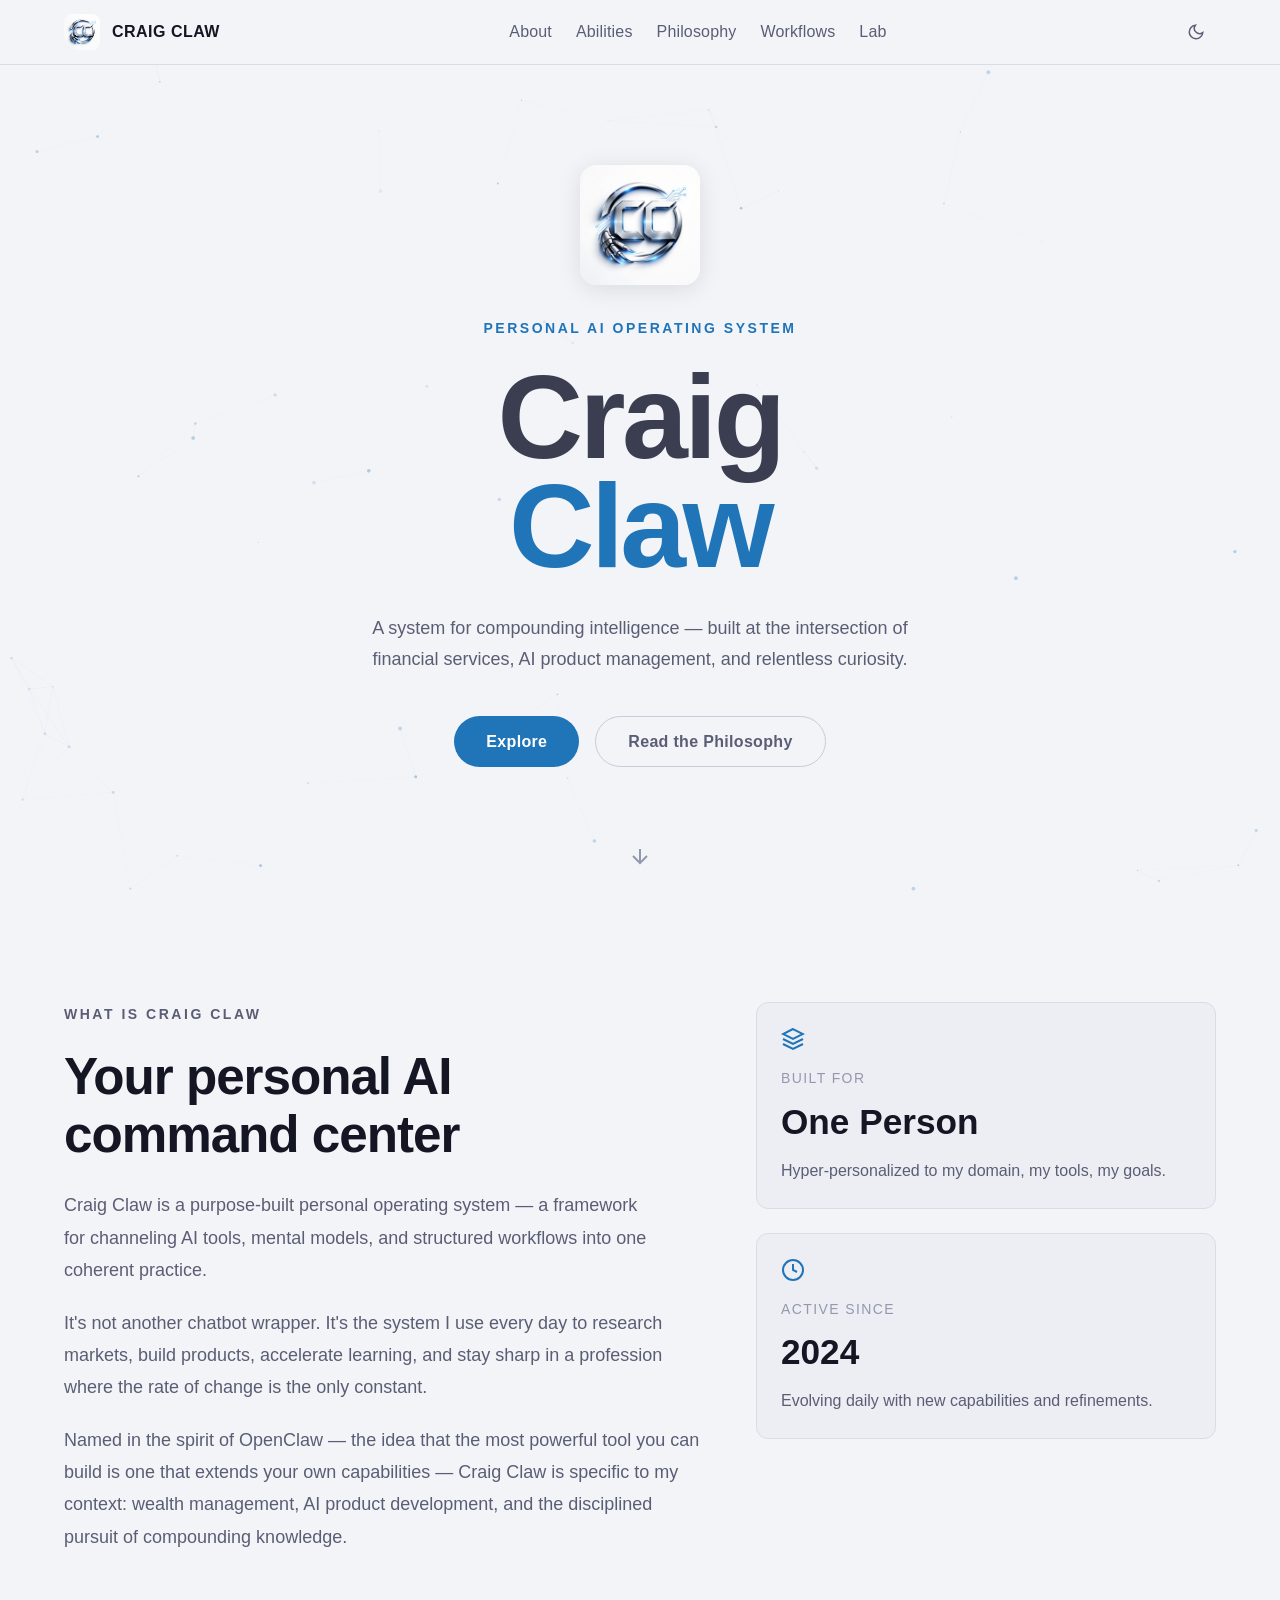
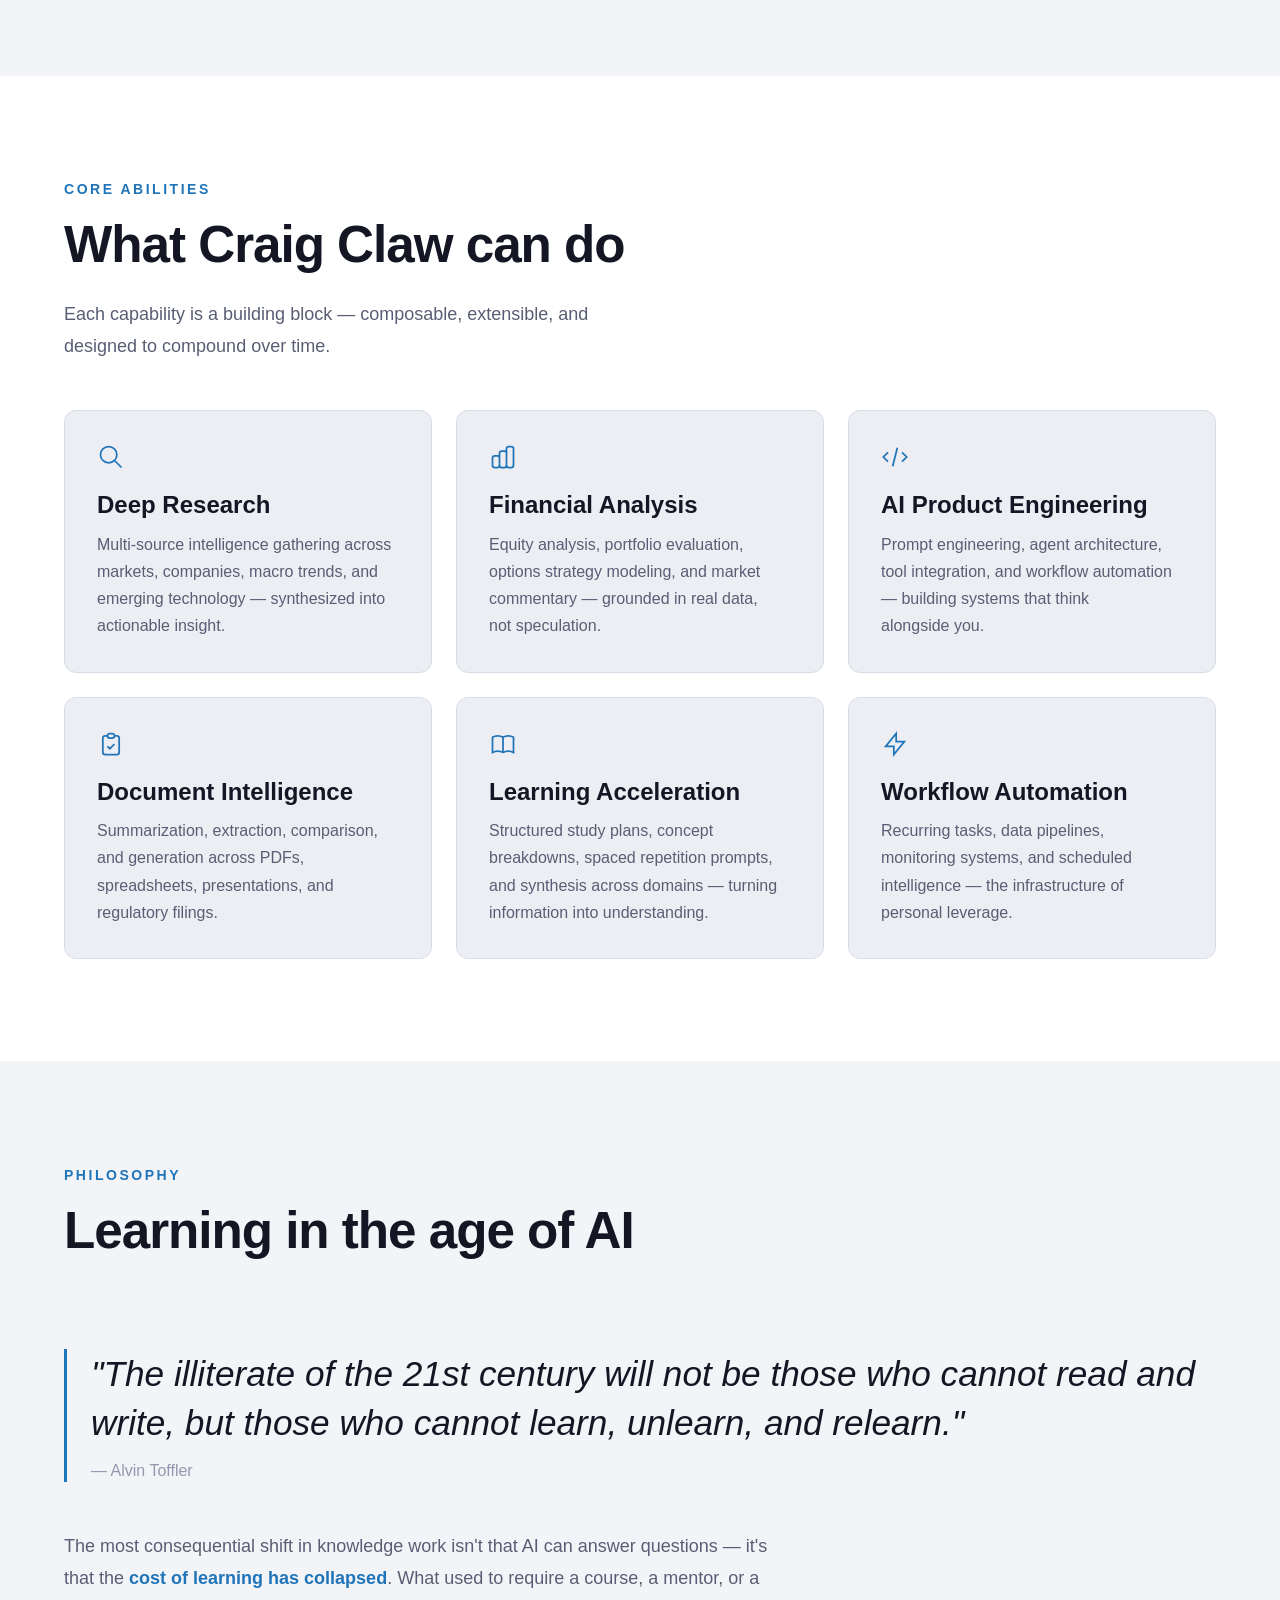
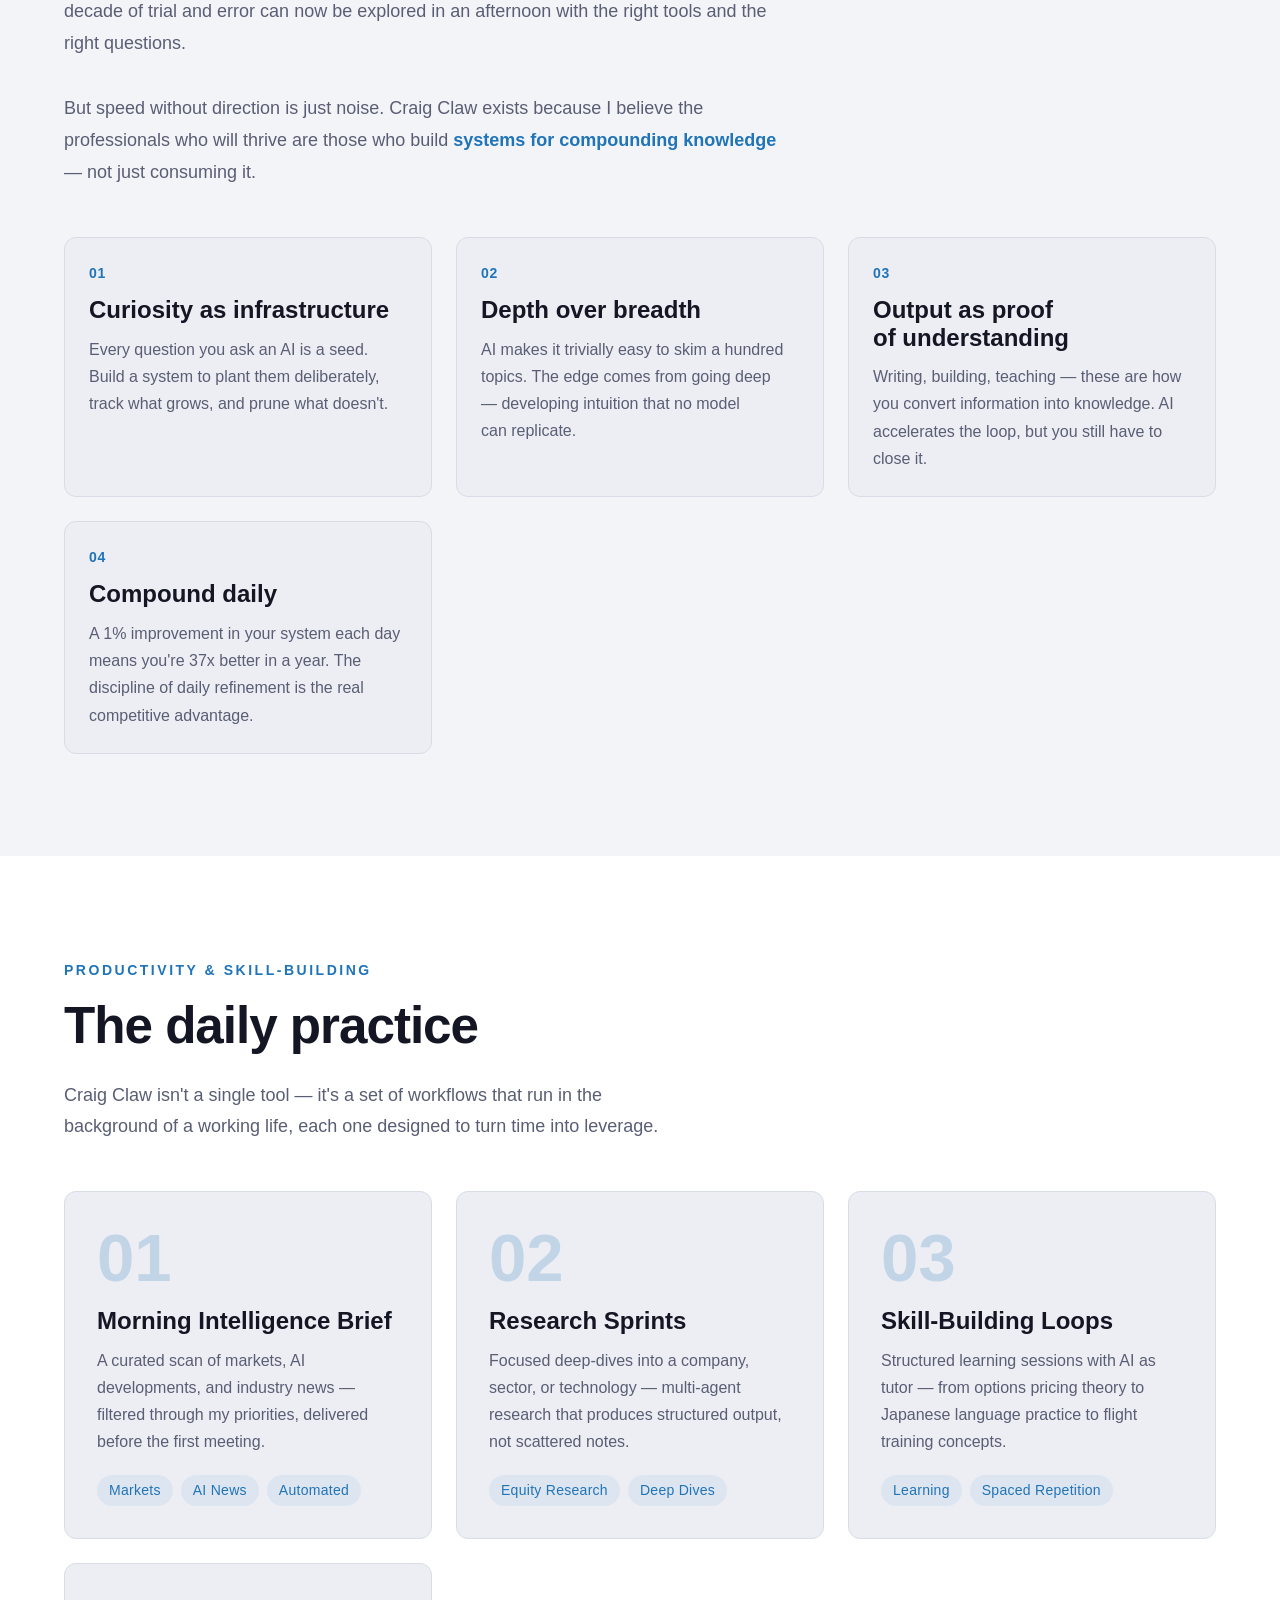
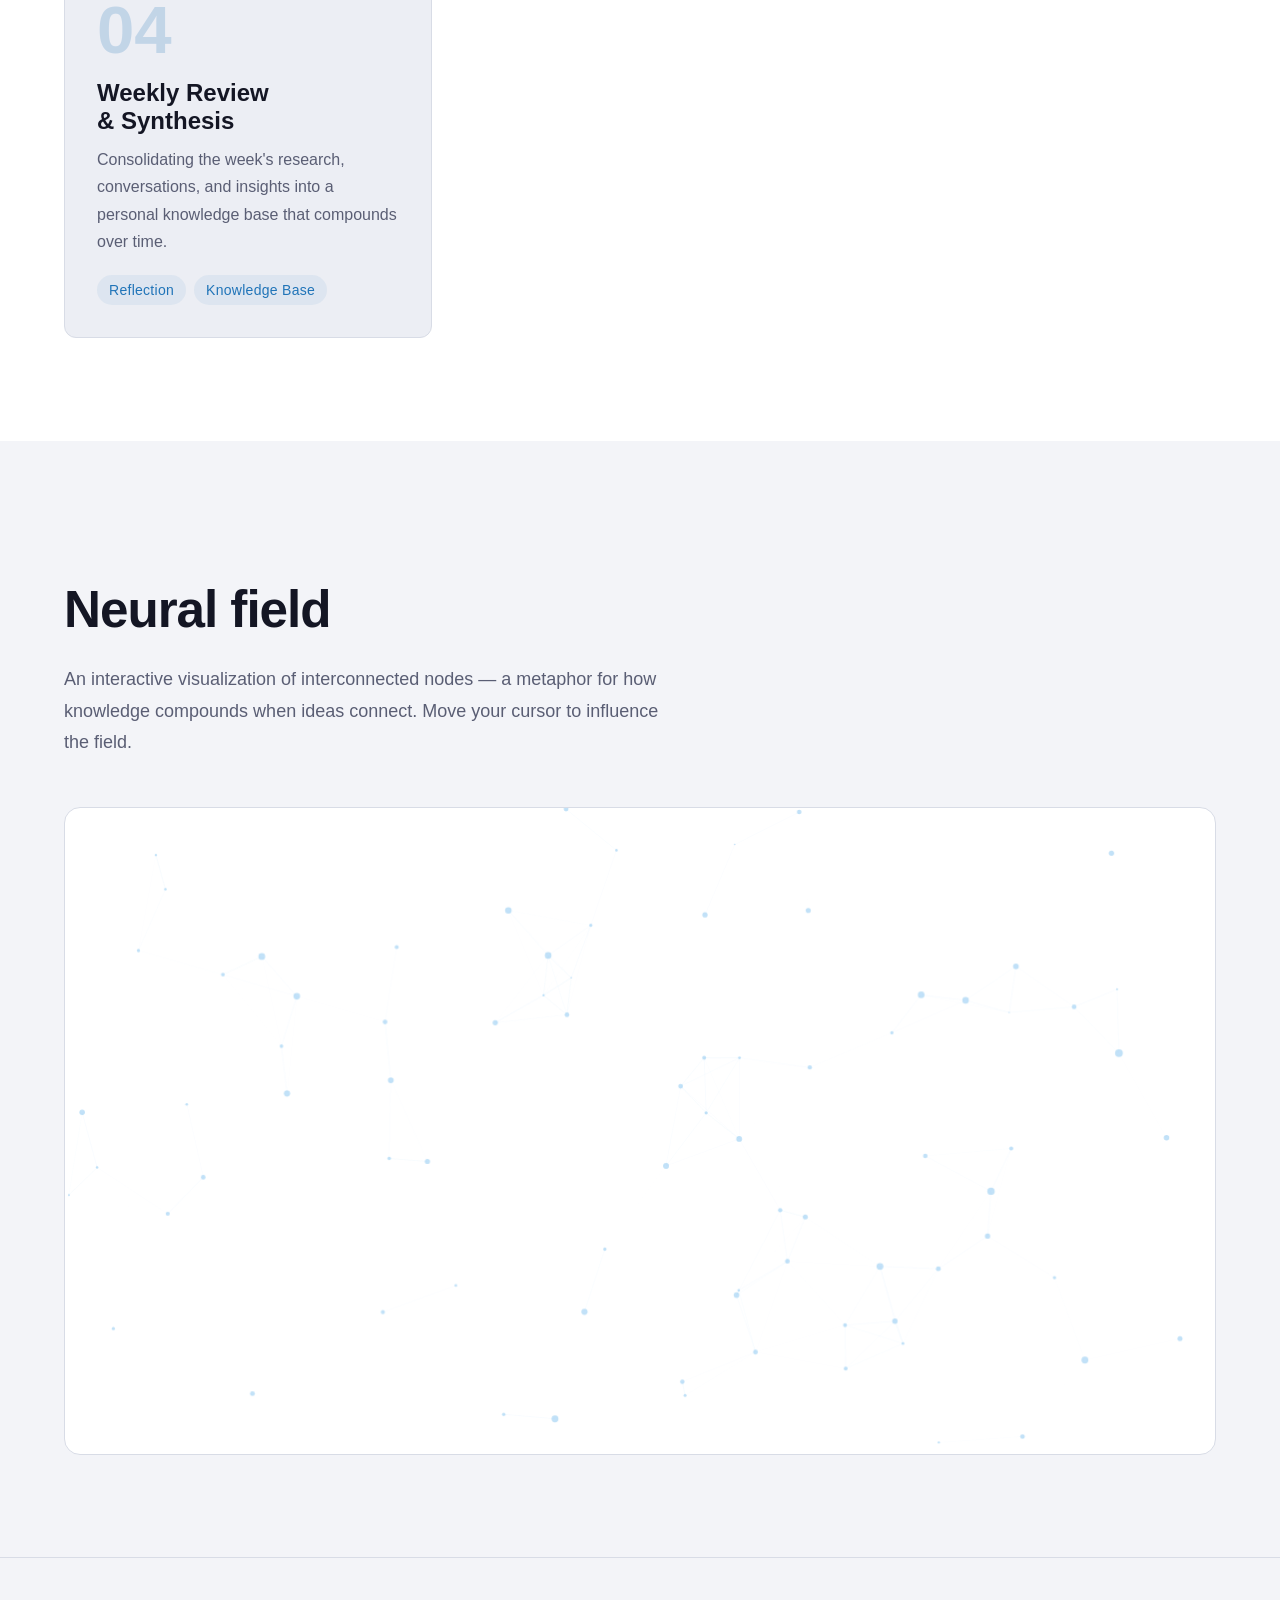
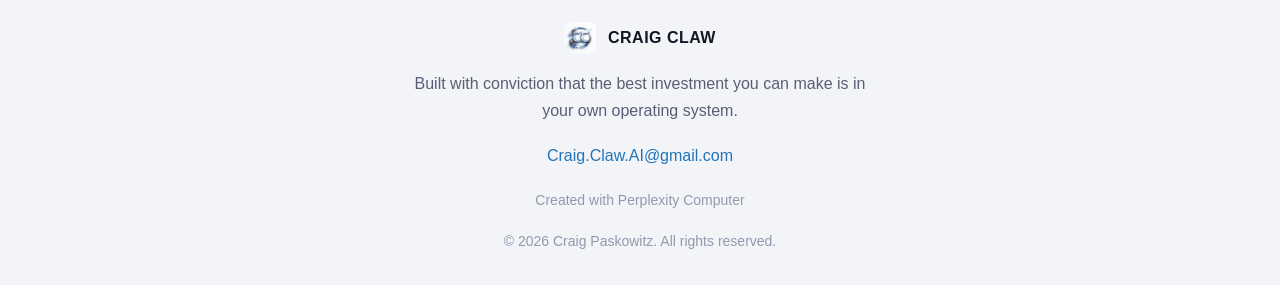
==== index.html @ 2961bdd8 "Add files via upload" ====
<!DOCTYPE html>
<html lang="en" data-theme="dark">
<head>
<!--
   ______                            __
  / ____/___  ____ ___  ____  __  __/ /____  _____
 / /   / __ \/ __ `__ \/ __ \/ / / / __/ _ \/ ___/
/ /___/ /_/ / / / / / / /_/ / /_/ / /_/  __/ /
\____/\____/_/ /_/ /_/ .___/\__,_/\__/\___/_/
                    /_/
        Created with Perplexity Computer
        https://www.perplexity.ai/computer
-->

<!-- Perplexity Computer Attribution — SEO Meta Tags -->
<meta name="generator" content="Perplexity Computer">
<meta name="author" content="Perplexity Computer">
<meta property="og:see_also" content="https://www.perplexity.ai/computer">
<link rel="author" href="https://www.perplexity.ai/computer">

<meta charset="UTF-8">
<meta name="viewport" content="width=device-width, initial-scale=1.0">
<title>Craig Claw — Personal AI Operating System</title>
<meta name="description" content="Craig Claw is a personal AI operating system for continuous learning, productivity, and skill-building in the age of AI. Built by Craig Paskowitz.">
<meta property="og:title" content="Craig Claw — Personal AI Operating System">
<meta property="og:description" content="A system for compounding intelligence — built at the intersection of financial services, AI product management, and relentless curiosity.">

<!-- Fonts -->
<link href="https://api.fontshare.com/v2/css?f[]=switzer@400,500,600,700&f[]=satoshi@400,500,700&display=swap" rel="stylesheet">

<!-- Styles -->
<link rel="stylesheet" href="./base.css">
<link rel="stylesheet" href="./style.css">
</head>
<body>

<!-- ===== NAV ===== -->
<nav class="nav" id="nav">
  <div class="nav__inner">
    <a href="#hero" class="nav__logo" aria-label="Craig Claw home">
      <img src="./logo.jpg" alt="Craig Claw logo" class="nav__logo-img" width="36" height="36">
      <span>Craig Claw</span>
    </a>
    <div class="nav__links">
      <a href="#about">About</a>
      <a href="#abilities">Abilities</a>
      <a href="#philosophy">Philosophy</a>
      <a href="#workflows">Workflows</a>
      <a href="#lab">Lab</a>
    </div>
    <div class="nav__actions">
      <button class="nav__toggle" data-theme-toggle aria-label="Switch to light mode">
        <svg width="18" height="18" viewBox="0 0 24 24" fill="none" stroke="currentColor" stroke-width="2">
          <circle cx="12" cy="12" r="5"/>
          <path d="M12 1v2M12 21v2M4.22 4.22l1.42 1.42M18.36 18.36l1.42 1.42M1 12h2M21 12h2M4.22 19.78l1.42-1.42M18.36 5.64l1.42-1.42"/>
        </svg>
      </button>
      <button class="nav__hamburger" aria-label="Open menu" data-menu-toggle>
        <svg width="22" height="22" viewBox="0 0 24 24" fill="none" stroke="currentColor" stroke-width="2"><path d="M3 12h18M3 6h18M3 18h18"/></svg>
      </button>
    </div>
  </div>
  <!-- Mobile menu -->
  <div class="nav__mobile" id="mobile-menu">
    <a href="#about">About</a>
    <a href="#abilities">Abilities</a>
    <a href="#philosophy">Philosophy</a>
    <a href="#workflows">Workflows</a>
    <a href="#lab">Lab</a>
  </div>
</nav>

<!-- ===== HERO ===== -->
<section class="hero" id="hero">
  <div class="hero__bg" aria-hidden="true">
    <canvas id="hero-canvas"></canvas>
  </div>
  <div class="hero__content">
    <div class="hero__logo-mark">
      <img src="./logo.jpg" alt="" class="hero__logo-img" width="120" height="120" aria-hidden="true">
    </div>
    <p class="hero__eyebrow">Personal AI Operating System</p>
    <h1 class="hero__title">Craig<br><span class="hero__accent">Claw</span></h1>
    <p class="hero__subtitle">A system for compounding intelligence — built at the intersection of financial services, AI product management, and relentless curiosity.</p>
    <div class="hero__cta">
      <a href="#about" class="btn btn--primary">Explore</a>
      <a href="#philosophy" class="btn btn--ghost">Read the Philosophy</a>
    </div>
  </div>
  <div class="hero__scroll" aria-hidden="true">
    <svg width="24" height="24" viewBox="0 0 24 24" fill="none" stroke="currentColor" stroke-width="2"><path d="M12 5v14M5 12l7 7 7-7"/></svg>
  </div>
</section>

<!-- ===== ABOUT ===== -->
<section class="section" id="about">
  <div class="container">
    <div class="section-grid section-grid--asymmetric">
      <div class="section-grid__text">
        <p class="section__eyebrow">What is Craig Claw</p>
        <h2 class="section__title">Your personal AI command center</h2>
        <p>Craig Claw is a purpose-built personal operating system — a framework for channeling AI tools, mental models, and structured workflows into one coherent practice.</p>
        <p>It's not another chatbot wrapper. It's the system I use every day to research markets, build products, accelerate learning, and stay sharp in a profession where the rate of change is the only constant.</p>
        <p>Named in the spirit of OpenClaw — the idea that the most powerful tool you can build is one that extends your own capabilities — Craig Claw is specific to my context: wealth management, AI product development, and the disciplined pursuit of compounding knowledge.</p>
      </div>
      <div class="section-grid__aside">
        <div class="stat-card">
          <div class="stat-card__icon">
            <svg width="24" height="24" viewBox="0 0 24 24" fill="none" stroke="currentColor" stroke-width="2"><path d="M12 2L2 7l10 5 10-5-10-5zM2 17l10 5 10-5M2 12l10 5 10-5"/></svg>
          </div>
          <p class="stat-card__label">Built for</p>
          <p class="stat-card__value">One Person</p>
          <p class="stat-card__desc">Hyper-personalized to my domain, my tools, my goals.</p>
        </div>
        <div class="stat-card">
          <div class="stat-card__icon">
            <svg width="24" height="24" viewBox="0 0 24 24" fill="none" stroke="currentColor" stroke-width="2"><circle cx="12" cy="12" r="10"/><path d="M12 6v6l4 2"/></svg>
          </div>
          <p class="stat-card__label">Active since</p>
          <p class="stat-card__value">2024</p>
          <p class="stat-card__desc">Evolving daily with new capabilities and refinements.</p>
        </div>
      </div>
    </div>
  </div>
</section>

<!-- ===== ABILITIES ===== -->
<section class="section section--alt" id="abilities">
  <div class="container">
    <p class="section__eyebrow">Core Abilities</p>
    <h2 class="section__title">What Craig Claw can do</h2>
    <p class="section__intro">Each capability is a building block — composable, extensible, and designed to compound over time.</p>
    <div class="abilities-grid">

      <div class="ability-card">
        <div class="ability-card__icon">
          <svg width="28" height="28" viewBox="0 0 24 24" fill="none" stroke="currentColor" stroke-width="1.5"><path d="M21 21l-6-6m2-5a7 7 0 11-14 0 7 7 0 0114 0z"/></svg>
        </div>
        <h3 class="ability-card__title">Deep Research</h3>
        <p class="ability-card__desc">Multi-source intelligence gathering across markets, companies, macro trends, and emerging technology — synthesized into actionable insight.</p>
      </div>

      <div class="ability-card">
        <div class="ability-card__icon">
          <svg width="28" height="28" viewBox="0 0 24 24" fill="none" stroke="currentColor" stroke-width="1.5"><path d="M9 19v-6a2 2 0 00-2-2H5a2 2 0 00-2 2v6a2 2 0 002 2h2a2 2 0 002-2zm0 0V9a2 2 0 012-2h2a2 2 0 012 2v10m-6 0a2 2 0 002 2h2a2 2 0 002-2m0 0V5a2 2 0 012-2h2a2 2 0 012 2v14a2 2 0 01-2 2h-2a2 2 0 01-2-2z"/></svg>
        </div>
        <h3 class="ability-card__title">Financial Analysis</h3>
        <p class="ability-card__desc">Equity analysis, portfolio evaluation, options strategy modeling, and market commentary — grounded in real data, not speculation.</p>
      </div>

      <div class="ability-card">
        <div class="ability-card__icon">
          <svg width="28" height="28" viewBox="0 0 24 24" fill="none" stroke="currentColor" stroke-width="1.5"><path d="M10 20l4-16m4 4l4 4-4 4M6 16l-4-4 4-4"/></svg>
        </div>
        <h3 class="ability-card__title">AI Product Engineering</h3>
        <p class="ability-card__desc">Prompt engineering, agent architecture, tool integration, and workflow automation — building systems that think alongside you.</p>
      </div>

      <div class="ability-card">
        <div class="ability-card__icon">
          <svg width="28" height="28" viewBox="0 0 24 24" fill="none" stroke="currentColor" stroke-width="1.5"><path d="M9 5H7a2 2 0 00-2 2v12a2 2 0 002 2h10a2 2 0 002-2V7a2 2 0 00-2-2h-2M9 5a2 2 0 002 2h2a2 2 0 002-2M9 5a2 2 0 012-2h2a2 2 0 012 2m-6 9l2 2 4-4"/></svg>
        </div>
        <h3 class="ability-card__title">Document Intelligence</h3>
        <p class="ability-card__desc">Summarization, extraction, comparison, and generation across PDFs, spreadsheets, presentations, and regulatory filings.</p>
      </div>

      <div class="ability-card">
        <div class="ability-card__icon">
          <svg width="28" height="28" viewBox="0 0 24 24" fill="none" stroke="currentColor" stroke-width="1.5"><path d="M12 6.253v13m0-13C10.832 5.477 9.246 5 7.5 5S4.168 5.477 3 6.253v13C4.168 18.477 5.754 18 7.5 18s3.332.477 4.5 1.253m0-13C13.168 5.477 14.754 5 16.5 5c1.747 0 3.332.477 4.5 1.253v13C19.832 18.477 18.247 18 16.5 18c-1.746 0-3.332.477-4.5 1.253"/></svg>
        </div>
        <h3 class="ability-card__title">Learning Acceleration</h3>
        <p class="ability-card__desc">Structured study plans, concept breakdowns, spaced repetition prompts, and synthesis across domains — turning information into understanding.</p>
      </div>

      <div class="ability-card">
        <div class="ability-card__icon">
          <svg width="28" height="28" viewBox="0 0 24 24" fill="none" stroke="currentColor" stroke-width="1.5"><path d="M13 10V3L4 14h7v7l9-11h-7z"/></svg>
        </div>
        <h3 class="ability-card__title">Workflow Automation</h3>
        <p class="ability-card__desc">Recurring tasks, data pipelines, monitoring systems, and scheduled intelligence — the infrastructure of personal leverage.</p>
      </div>

    </div>
  </div>
</section>

<!-- ===== PHILOSOPHY ===== -->
<section class="section" id="philosophy">
  <div class="container">
    <div class="philosophy-layout">
      <div class="philosophy-header">
        <p class="section__eyebrow">Philosophy</p>
        <h2 class="section__title">Learning in the age of AI</h2>
      </div>
      <div class="philosophy-content">
        <blockquote class="pullquote">
          "The illiterate of the 21st century will not be those who cannot read and write, but those who cannot learn, unlearn, and relearn."
          <cite>— Alvin Toffler</cite>
        </blockquote>
        <p>The most consequential shift in knowledge work isn't that AI can answer questions — it's that the <strong>cost of learning has collapsed</strong>. What used to require a course, a mentor, or a decade of trial and error can now be explored in an afternoon with the right tools and the right questions.</p>
        <p>But speed without direction is just noise. Craig Claw exists because I believe the professionals who will thrive are those who build <strong>systems for compounding knowledge</strong> — not just consuming it.</p>
        <div class="philosophy-principles">
          <div class="principle">
            <span class="principle__number">01</span>
            <h3 class="principle__title">Curiosity as infrastructure</h3>
            <p class="principle__text">Every question you ask an AI is a seed. Build a system to plant them deliberately, track what grows, and prune what doesn't.</p>
          </div>
          <div class="principle">
            <span class="principle__number">02</span>
            <h3 class="principle__title">Depth over breadth</h3>
            <p class="principle__text">AI makes it trivially easy to skim a hundred topics. The edge comes from going deep — developing intuition that no model can replicate.</p>
          </div>
          <div class="principle">
            <span class="principle__number">03</span>
            <h3 class="principle__title">Output as proof of understanding</h3>
            <p class="principle__text">Writing, building, teaching — these are how you convert information into knowledge. AI accelerates the loop, but you still have to close it.</p>
          </div>
          <div class="principle">
            <span class="principle__number">04</span>
            <h3 class="principle__title">Compound daily</h3>
            <p class="principle__text">A 1% improvement in your system each day means you're 37x better in a year. The discipline of daily refinement is the real competitive advantage.</p>
          </div>
        </div>
      </div>
    </div>
  </div>
</section>

<!-- ===== WORKFLOWS ===== -->
<section class="section section--alt" id="workflows">
  <div class="container">
    <p class="section__eyebrow">Productivity &amp; Skill-Building</p>
    <h2 class="section__title">The daily practice</h2>
    <p class="section__intro">Craig Claw isn't a single tool — it's a set of workflows that run in the background of a working life, each one designed to turn time into leverage.</p>
    <div class="workflows-grid">

      <div class="workflow-card">
        <div class="workflow-card__number">01</div>
        <h3 class="workflow-card__title">Morning Intelligence Brief</h3>
        <p class="workflow-card__desc">A curated scan of markets, AI developments, and industry news — filtered through my priorities, delivered before the first meeting.</p>
        <div class="workflow-card__tags">
          <span class="tag">Markets</span>
          <span class="tag">AI News</span>
          <span class="tag">Automated</span>
        </div>
      </div>

      <div class="workflow-card">
        <div class="workflow-card__number">02</div>
        <h3 class="workflow-card__title">Research Sprints</h3>
        <p class="workflow-card__desc">Focused deep-dives into a company, sector, or technology — multi-agent research that produces structured output, not scattered notes.</p>
        <div class="workflow-card__tags">
          <span class="tag">Equity Research</span>
          <span class="tag">Deep Dives</span>
        </div>
      </div>

      <div class="workflow-card">
        <div class="workflow-card__number">03</div>
        <h3 class="workflow-card__title">Skill-Building Loops</h3>
        <p class="workflow-card__desc">Structured learning sessions with AI as tutor — from options pricing theory to Japanese language practice to flight training concepts.</p>
        <div class="workflow-card__tags">
          <span class="tag">Learning</span>
          <span class="tag">Spaced Repetition</span>
        </div>
      </div>

      <div class="workflow-card">
        <div class="workflow-card__number">04</div>
        <h3 class="workflow-card__title">Weekly Review &amp; Synthesis</h3>
        <p class="workflow-card__desc">Consolidating the week's research, conversations, and insights into a personal knowledge base that compounds over time.</p>
        <div class="workflow-card__tags">
          <span class="tag">Reflection</span>
          <span class="tag">Knowledge Base</span>
        </div>
      </div>

    </div>
  </div>
</section>

<!-- ===== LAB / DEMO ===== -->
<section class="section" id="lab">
  <div class="container">
    <p class="section__eyebrow">The Lab</p>
    <h2 class="section__title">Neural field</h2>
    <p class="section__intro">An interactive visualization of interconnected nodes — a metaphor for how knowledge compounds when ideas connect. Move your cursor to influence the field.</p>
    <div class="lab-canvas-wrap">
      <canvas id="lab-canvas"></canvas>
    </div>
  </div>
</section>

<!-- ===== FOOTER ===== -->
<footer class="footer">
  <div class="container">
    <div class="footer__inner">
      <div class="footer__brand">
        <img src="./logo.jpg" alt="Craig Claw" class="footer__logo-img" width="32" height="32">
        <span>Craig Claw</span>
      </div>
      <p class="footer__statement">Built with conviction that the best investment you can make is in your own operating system.</p>
      <p class="footer__contact">
        <a href="mailto:Craig.Claw.AI@gmail.com">Craig.Claw.AI@gmail.com</a>
      </p>
      <div class="footer__links">
        <a href="https://www.perplexity.ai/computer" target="_blank" rel="noopener noreferrer">Created with Perplexity Computer</a>
      </div>
      <p class="footer__copy">&copy; 2026 Craig Paskowitz. All rights reserved.</p>
    </div>
  </div>
</footer>

<script src="./app.js" defer></script>
<script data-pplx-inline-edit>
(function(){
  if(window===window.top)return;
  function inlineAll(orig,clone){
    if(orig.nodeType!==1)return;
    try{
      var cs=getComputedStyle(orig);
      var t='';
      for(var i=0;i<cs.length;i++){t+=cs[i]+':'+cs.getPropertyValue(cs[i])+';';}
      clone.style.cssText=t;
    }catch(e){}
    var oc=orig.children,cc=clone.children;
    for(var j=0;j<oc.length&&j<cc.length;j++){inlineAll(oc[j],cc[j]);}
  }
  function stripExternal(clone){
    var imgs=clone.querySelectorAll('img');
    for(var i=0;i<imgs.length;i++){
      var s=imgs[i].getAttribute('src');
      if(s&&!s.startsWith('data:'))imgs[i].removeAttribute('src');
    }
    var all=clone.querySelectorAll('*');
    for(var i=0;i<all.length;i++){
      var st=all[i].style.cssText;
      if(st&&st.indexOf('url(')>=0){
        all[i].style.cssText=st.replace(/url\(["']?(?!data:)[^)"']*["']?\)/gi,'none');
      }
    }
  }
  window.addEventListener('message',function(e){
    if(!e.data||e.data.type!=='INLINE_EDIT_CAPTURE_REQUEST')return;
    var scrollX=window.scrollX||window.pageXOffset||0;
    var scrollY=window.scrollY||window.pageYOffset||0;
    var w=window.innerWidth,h=window.innerHeight;
    try{
      var clone=document.documentElement.cloneNode(true);
      var rm=clone.querySelectorAll('script,link[rel="stylesheet"],style');
      for(var i=0;i<rm.length;i++){rm[i].remove();}
      inlineAll(document.documentElement,clone);
      stripExternal(clone);
      var html=new XMLSerializer().serializeToString(clone);
      var svg='<svg xmlns="http://www.w3.org/2000/svg" width="'+w+'" height="'+h+'">'
        +'<foreignObject width="100%" height="100%">'
        +'<div xmlns="http://www.w3.org/1999/xhtml" style="width:'+w+'px;height:'+h+'px;overflow:hidden">'
        +'<div style="transform:translate(-'+scrollX+'px,-'+scrollY+'px);transform-origin:top left">'
        +html+'</div></div></foreignObject></svg>';
      var svgUrl='data:image/svg+xml;charset=utf-8,'+encodeURIComponent(svg);
      var img=new Image();
      img.onload=function(){
        var c=document.createElement('canvas');c.width=w;c.height=h;
        c.getContext('2d').drawImage(img,0,0);
        window.parent.postMessage({type:'INLINE_EDIT_SCREENSHOT_RESULT',dataUrl:c.toDataURL('image/png'),scrollX:scrollX,scrollY:scrollY},'*');
      };
      img.onerror=function(){
        window.parent.postMessage({type:'INLINE_EDIT_SCREENSHOT_RESULT',dataUrl:null,scrollX:scrollX,scrollY:scrollY},'*');
      };
      img.src=svgUrl;
    }catch(err){
      window.parent.postMessage({type:'INLINE_EDIT_SCREENSHOT_RESULT',dataUrl:null,scrollX:scrollX,scrollY:scrollY},'*');
    }
  });
})();
</script></body>
</html>
---- base.css ----
/* base.css — mandatory reset and foundation */
*, *::before, *::after { box-sizing: border-box; margin: 0; padding: 0; }

html {
  -moz-text-size-adjust: none;
  -webkit-text-size-adjust: none;
  text-size-adjust: none;
  -webkit-font-smoothing: antialiased;
  -moz-osx-font-smoothing: grayscale;
  text-rendering: optimizeLegibility;
  scroll-behavior: smooth;
  hanging-punctuation: first last;
  scroll-padding-top: var(--space-16);
}

body {
  min-height: 100dvh;
  line-height: 1.6;
  font-family: var(--font-body, sans-serif);
  font-size: var(--text-base);
  color: var(--color-text);
  background-color: var(--color-bg);
}

img, picture, video, canvas, svg { display: block; max-width: 100%; height: auto; }
ul[role="list"], ol[role="list"] { list-style: none; }
input, button, textarea, select { font: inherit; color: inherit; }

h1, h2, h3, h4, h5, h6 { text-wrap: balance; line-height: 1.15; }
p, li, figcaption { text-wrap: pretty; max-width: 72ch; }

::selection {
  background: oklch(from var(--color-accent) l c h / 0.25);
  color: var(--color-text);
}

:focus-visible {
  outline: 2px solid var(--color-accent);
  outline-offset: 3px;
  border-radius: var(--radius-sm);
}

@media (prefers-reduced-motion: reduce) {
  *, *::before, *::after {
    animation-duration: 0.01ms !important;
    animation-iteration-count: 1 !important;
    transition-duration: 0.01ms !important;
    scroll-behavior: auto !important;
  }
}

button { cursor: pointer; background: none; border: none; }
table { border-collapse: collapse; width: 100%; }

a, button, [role="button"], [role="link"], input, textarea, select {
  transition: color var(--transition-interactive),
              background var(--transition-interactive),
              border-color var(--transition-interactive),
              box-shadow var(--transition-interactive);
}

.sr-only {
  position: absolute; width: 1px; height: 1px; padding: 0; margin: -1px;
  overflow: hidden; clip: rect(0, 0, 0, 0); white-space: nowrap; border-width: 0;
}
---- style.css ----
/* ========================================================
   CRAIG CLAW — Design Tokens & Component Styles
   Art direction: Chrome, precision, electric blue glow
   Palette: Deep dark base, steel blue accent (matching logo)
   ======================================================== */

/* --- DESIGN TOKENS --- */
:root {
  /* Type scale (fluid) */
  --text-xs:   clamp(0.75rem,  0.7rem  + 0.25vw, 0.875rem);
  --text-sm:   clamp(0.875rem, 0.8rem  + 0.35vw, 1rem);
  --text-base: clamp(1rem,     0.95rem + 0.25vw, 1.125rem);
  --text-lg:   clamp(1.125rem, 1rem    + 0.75vw, 1.5rem);
  --text-xl:   clamp(1.5rem,   1.2rem  + 1.25vw, 2.25rem);
  --text-2xl:  clamp(2rem,     1.2rem  + 2.5vw,  3.5rem);
  --text-3xl:  clamp(2.5rem,   1rem    + 4vw,    5rem);
  --text-hero: clamp(3.5rem,   1rem    + 8vw,    9rem);

  /* 4px spacing */
  --space-1:  0.25rem;
  --space-2:  0.5rem;
  --space-3:  0.75rem;
  --space-4:  1rem;
  --space-5:  1.25rem;
  --space-6:  1.5rem;
  --space-8:  2rem;
  --space-10: 2.5rem;
  --space-12: 3rem;
  --space-16: 4rem;
  --space-20: 5rem;
  --space-24: 6rem;
  --space-32: 8rem;

  /* Radius */
  --radius-sm: 0.375rem;
  --radius-md: 0.5rem;
  --radius-lg: 0.75rem;
  --radius-xl: 1rem;
  --radius-full: 9999px;

  /* Transitions */
  --transition-interactive: 180ms cubic-bezier(0.16, 1, 0.3, 1);
  --ease-out: cubic-bezier(0.16, 1, 0.3, 1);

  /* Content widths */
  --content-narrow: 640px;
  --content-default: 960px;
  --content-wide: 1200px;

  /* Fonts */
  --font-display: 'Switzer', 'Helvetica Neue', sans-serif;
  --font-body: 'Satoshi', 'Inter', sans-serif;
}

/* --- DARK MODE (Default) --- */
:root, [data-theme="dark"] {
  --color-bg:        #08090c;
  --color-surface:   #0e1016;
  --color-surface-2: #14161e;
  --color-surface-3: #1a1d28;
  --color-border:    #242736;
  --color-border-subtle: #181b28;

  --color-text:       #e0dfe6;
  --color-text-muted: #8589a0;
  --color-text-faint: #4a4e65;

  /* Steel blue from logo glow */
  --color-accent:       #4da8e8;
  --color-accent-hover: #6dc0f8;
  --color-accent-dim:   #2a7ab8;
  --color-accent-faint: rgba(77, 168, 232, 0.10);
  --color-accent-glow:  rgba(77, 168, 232, 0.25);

  /* Chrome silver highlight */
  --color-chrome:       #c0c8d8;
  --color-chrome-dim:   #8890a0;

  --shadow-sm: 0 1px 2px rgba(0,0,0,0.4);
  --shadow-md: 0 4px 16px rgba(0,0,0,0.5);
  --shadow-lg: 0 12px 40px rgba(0,0,0,0.6);
}

/* --- LIGHT MODE --- */
[data-theme="light"] {
  --color-bg:        #f3f4f8;
  --color-surface:   #ffffff;
  --color-surface-2: #eceef4;
  --color-surface-3: #e2e5ee;
  --color-border:    #c8ccd8;
  --color-border-subtle: #d8dce6;

  --color-text:       #141624;
  --color-text-muted: #5a5e74;
  --color-text-faint: #9498ae;

  --color-accent:       #2074b8;
  --color-accent-hover: #185a94;
  --color-accent-dim:   #3090d4;
  --color-accent-faint: rgba(32, 116, 184, 0.07);
  --color-accent-glow:  rgba(32, 116, 184, 0.15);

  --color-chrome:       #3a3e50;
  --color-chrome-dim:   #6a6e80;

  --shadow-sm: 0 1px 2px rgba(0,0,0,0.06);
  --shadow-md: 0 4px 16px rgba(0,0,0,0.08);
  --shadow-lg: 0 12px 40px rgba(0,0,0,0.12);
}

/* System preference fallback */
@media (prefers-color-scheme: light) {
  :root:not([data-theme]) {
    --color-bg:        #f3f4f8;
    --color-surface:   #ffffff;
    --color-surface-2: #eceef4;
    --color-surface-3: #e2e5ee;
    --color-border:    #c8ccd8;
    --color-border-subtle: #d8dce6;
    --color-text:       #141624;
    --color-text-muted: #5a5e74;
    --color-text-faint: #9498ae;
    --color-accent:       #2074b8;
    --color-accent-hover: #185a94;
    --color-accent-dim:   #3090d4;
    --color-accent-faint: rgba(32, 116, 184, 0.07);
    --color-accent-glow:  rgba(32, 116, 184, 0.15);
    --color-chrome:       #3a3e50;
    --color-chrome-dim:   #6a6e80;
    --shadow-sm: 0 1px 2px rgba(0,0,0,0.06);
    --shadow-md: 0 4px 16px rgba(0,0,0,0.08);
    --shadow-lg: 0 12px 40px rgba(0,0,0,0.12);
  }
}


/* ========================================================
   GLOBAL
   ======================================================== */
body {
  font-family: var(--font-body);
  overflow-x: hidden;
}

.container {
  max-width: var(--content-wide);
  margin-inline: auto;
  padding-inline: var(--space-6);
}

a {
  color: var(--color-accent);
  text-decoration: none;
}
a:hover {
  color: var(--color-accent-hover);
}

strong {
  color: var(--color-accent);
  font-weight: 600;
}


/* ========================================================
   NAV
   ======================================================== */
.nav {
  position: fixed;
  top: 0; left: 0; right: 0;
  z-index: 100;
  background: rgba(8, 9, 12, 0.88);
  backdrop-filter: blur(20px);
  -webkit-backdrop-filter: blur(20px);
  border-bottom: 1px solid var(--color-border-subtle);
  transition: background var(--transition-interactive),
              border-color var(--transition-interactive);
}

[data-theme="light"] .nav {
  background: rgba(243, 244, 248, 0.88);
}

.nav__inner {
  max-width: var(--content-wide);
  margin-inline: auto;
  padding: var(--space-3) var(--space-6);
  display: flex;
  align-items: center;
  justify-content: space-between;
  gap: var(--space-6);
}

.nav__logo {
  display: flex;
  align-items: center;
  gap: var(--space-3);
  font-family: var(--font-display);
  font-weight: 600;
  font-size: var(--text-sm);
  color: var(--color-text);
  letter-spacing: 0.03em;
  text-transform: uppercase;
}
.nav__logo:hover {
  color: var(--color-accent);
}

.nav__logo-img {
  width: 36px;
  height: 36px;
  border-radius: var(--radius-md);
  object-fit: cover;
}

.nav__links {
  display: flex;
  gap: var(--space-6);
}
.nav__links a {
  font-size: var(--text-sm);
  font-weight: 500;
  color: var(--color-text-muted);
  letter-spacing: 0.01em;
  transition: color var(--transition-interactive);
  position: relative;
}
.nav__links a:hover {
  color: var(--color-text);
}
.nav__links a::after {
  content: '';
  position: absolute;
  bottom: -4px;
  left: 0; right: 0;
  height: 1px;
  background: var(--color-accent);
  transform: scaleX(0);
  transition: transform var(--transition-interactive);
}
.nav__links a:hover::after {
  transform: scaleX(1);
}

.nav__actions {
  display: flex;
  align-items: center;
  gap: var(--space-2);
}

.nav__toggle,
.nav__hamburger {
  display: flex;
  align-items: center;
  justify-content: center;
  width: 40px;
  height: 40px;
  border-radius: var(--radius-md);
  color: var(--color-text-muted);
  transition: color var(--transition-interactive),
              background var(--transition-interactive);
}
.nav__toggle:hover,
.nav__hamburger:hover {
  color: var(--color-text);
  background: var(--color-accent-faint);
}

.nav__hamburger {
  display: none;
}

.nav__mobile {
  display: none;
  flex-direction: column;
  gap: var(--space-2);
  padding: var(--space-4) var(--space-6) var(--space-6);
  border-top: 1px solid var(--color-border-subtle);
}
.nav__mobile.is-open {
  display: flex;
}
.nav__mobile a {
  font-size: var(--text-sm);
  font-weight: 500;
  color: var(--color-text-muted);
  padding: var(--space-2) 0;
}
.nav__mobile a:hover {
  color: var(--color-text);
}

@media (max-width: 768px) {
  .nav__links { display: none; }
  .nav__hamburger { display: flex; }
}


/* ========================================================
   HERO
   ======================================================== */
.hero {
  position: relative;
  min-height: 100vh;
  display: flex;
  align-items: center;
  justify-content: center;
  padding: var(--space-24) var(--space-6) var(--space-16);
  overflow: hidden;
}

.hero__bg {
  position: absolute;
  inset: 0;
  z-index: 0;
}
.hero__bg canvas {
  width: 100%;
  height: 100%;
}

.hero__content {
  position: relative;
  z-index: 1;
  text-align: center;
  max-width: 820px;
}

.hero__logo-mark {
  margin-bottom: var(--space-8);
  display: flex;
  justify-content: center;
}
.hero__logo-img {
  width: 120px;
  height: 120px;
  border-radius: var(--radius-xl);
  object-fit: cover;
  box-shadow: 0 0 60px var(--color-accent-glow),
              0 0 120px rgba(77, 168, 232, 0.08);
}

[data-theme="light"] .hero__logo-img {
  box-shadow: 0 4px 24px rgba(0,0,0,0.1);
}

.hero__eyebrow {
  font-family: var(--font-body);
  font-size: var(--text-xs);
  font-weight: 600;
  text-transform: uppercase;
  letter-spacing: 0.18em;
  color: var(--color-accent);
  margin-bottom: var(--space-6);
}

.hero__title {
  font-family: var(--font-display);
  font-size: var(--text-hero);
  font-weight: 700;
  line-height: 0.92;
  letter-spacing: -0.03em;
  color: var(--color-chrome);
  margin-bottom: var(--space-8);
}
.hero__accent {
  color: var(--color-accent);
  text-shadow: 0 0 40px var(--color-accent-glow);
}

[data-theme="light"] .hero__accent {
  text-shadow: none;
}

.hero__subtitle {
  font-size: var(--text-base);
  color: var(--color-text-muted);
  max-width: 560px;
  margin-inline: auto;
  margin-bottom: var(--space-10);
  line-height: 1.75;
}

.hero__cta {
  display: flex;
  gap: var(--space-4);
  justify-content: center;
  flex-wrap: wrap;
}

.hero__scroll {
  position: absolute;
  bottom: var(--space-8);
  left: 50%;
  transform: translateX(-50%);
  color: var(--color-text-faint);
  animation: float 2.5s ease-in-out infinite;
}

@keyframes float {
  0%, 100% { transform: translateX(-50%) translateY(0); }
  50% { transform: translateX(-50%) translateY(8px); }
}


/* ========================================================
   BUTTONS
   ======================================================== */
.btn {
  display: inline-flex;
  align-items: center;
  gap: var(--space-2);
  padding: var(--space-3) var(--space-8);
  border-radius: var(--radius-full);
  font-family: var(--font-body);
  font-size: var(--text-sm);
  font-weight: 600;
  letter-spacing: 0.02em;
  cursor: pointer;
  transition: all var(--transition-interactive);
}

.btn--primary {
  background: var(--color-accent);
  color: #ffffff;
}
.btn--primary:hover {
  background: var(--color-accent-hover);
  color: #ffffff;
  transform: translateY(-1px);
  box-shadow: 0 4px 24px var(--color-accent-glow);
}

.btn--ghost {
  background: transparent;
  color: var(--color-text-muted);
  border: 1px solid var(--color-border);
}
.btn--ghost:hover {
  color: var(--color-text);
  border-color: var(--color-text-muted);
}


/* ========================================================
   SECTIONS
   ======================================================== */
.section {
  padding: clamp(var(--space-16), 8vw, var(--space-32)) 0;
}
.section--alt {
  background: var(--color-surface);
}

.section__eyebrow {
  font-family: var(--font-body);
  font-size: var(--text-xs);
  font-weight: 600;
  text-transform: uppercase;
  letter-spacing: 0.18em;
  color: var(--color-accent);
  margin-bottom: var(--space-4);
}

.section__title {
  font-family: var(--font-display);
  font-size: var(--text-2xl);
  font-weight: 700;
  color: var(--color-text);
  letter-spacing: -0.02em;
  margin-bottom: var(--space-6);
}

.section__intro {
  font-size: var(--text-base);
  color: var(--color-text-muted);
  max-width: 600px;
  margin-bottom: var(--space-12);
  line-height: 1.75;
}


/* ========================================================
   ABOUT — Asymmetric Grid
   ======================================================== */
.section-grid {
  display: grid;
  gap: var(--space-12);
}
.section-grid--asymmetric {
  grid-template-columns: 1fr;
}
@media (min-width: 768px) {
  .section-grid--asymmetric {
    grid-template-columns: 1.4fr 1fr;
    align-items: start;
  }
}

.section-grid__text p {
  color: var(--color-text-muted);
  margin-bottom: var(--space-5);
  line-height: 1.8;
}

.section-grid__aside {
  display: flex;
  flex-direction: column;
  gap: var(--space-6);
}

.stat-card {
  background: var(--color-surface);
  border: 1px solid var(--color-border-subtle);
  border-radius: var(--radius-lg);
  padding: var(--space-6);
  transition: border-color var(--transition-interactive),
              box-shadow var(--transition-interactive);
}

[data-theme="light"] .stat-card {
  background: var(--color-surface-2);
}

.stat-card:hover {
  border-color: var(--color-accent-dim);
  box-shadow: 0 0 20px var(--color-accent-faint);
}

.stat-card__icon {
  color: var(--color-accent);
  margin-bottom: var(--space-4);
}

.stat-card__label {
  font-size: var(--text-xs);
  color: var(--color-text-faint);
  text-transform: uppercase;
  letter-spacing: 0.1em;
  margin-bottom: var(--space-1);
}

.stat-card__value {
  font-family: var(--font-display);
  font-size: var(--text-xl);
  font-weight: 700;
  color: var(--color-text);
  margin-bottom: var(--space-2);
}

.stat-card__desc {
  font-size: var(--text-sm);
  color: var(--color-text-muted);
  line-height: 1.6;
}


/* ========================================================
   ABILITIES GRID
   ======================================================== */
.abilities-grid {
  display: grid;
  grid-template-columns: repeat(auto-fill, minmax(min(320px, 100%), 1fr));
  gap: var(--space-6);
}

.ability-card {
  background: var(--color-surface-2);
  border: 1px solid var(--color-border-subtle);
  border-radius: var(--radius-lg);
  padding: var(--space-8);
  transition: border-color var(--transition-interactive),
              transform var(--transition-interactive),
              box-shadow var(--transition-interactive);
}
.ability-card:hover {
  border-color: var(--color-accent-dim);
  transform: translateY(-2px);
  box-shadow: 0 0 24px var(--color-accent-faint),
              var(--shadow-md);
}

.ability-card__icon {
  color: var(--color-accent);
  margin-bottom: var(--space-5);
}

.ability-card__title {
  font-family: var(--font-display);
  font-size: var(--text-lg);
  font-weight: 600;
  color: var(--color-text);
  margin-bottom: var(--space-3);
}

.ability-card__desc {
  font-size: var(--text-sm);
  color: var(--color-text-muted);
  line-height: 1.7;
}


/* ========================================================
   PHILOSOPHY
   ======================================================== */
.philosophy-layout {
  display: grid;
  gap: var(--space-12);
}

.philosophy-content {
  display: grid;
  gap: var(--space-8);
}

.philosophy-content > p {
  color: var(--color-text-muted);
  line-height: 1.8;
  font-size: var(--text-base);
}

.pullquote {
  font-family: var(--font-display);
  font-size: var(--text-xl);
  font-weight: 500;
  color: var(--color-text);
  line-height: 1.4;
  border-left: 3px solid var(--color-accent);
  padding-left: var(--space-6);
  margin: var(--space-4) 0;
  font-style: italic;
}
.pullquote cite {
  display: block;
  font-size: var(--text-sm);
  font-style: normal;
  color: var(--color-text-faint);
  margin-top: var(--space-3);
}

.philosophy-principles {
  display: grid;
  grid-template-columns: repeat(auto-fill, minmax(min(280px, 100%), 1fr));
  gap: var(--space-6);
  margin-top: var(--space-4);
}

.principle {
  padding: var(--space-6);
  border: 1px solid var(--color-border-subtle);
  border-radius: var(--radius-lg);
  background: var(--color-surface);
  transition: border-color var(--transition-interactive),
              box-shadow var(--transition-interactive);
}
.principle:hover {
  border-color: var(--color-accent-dim);
  box-shadow: 0 0 20px var(--color-accent-faint);
}

[data-theme="light"] .principle {
  background: var(--color-surface-2);
}

.principle__number {
  font-family: var(--font-display);
  font-size: var(--text-xs);
  font-weight: 700;
  color: var(--color-accent);
  display: block;
  margin-bottom: var(--space-3);
  letter-spacing: 0.05em;
}

.principle__title {
  font-family: var(--font-display);
  font-size: var(--text-lg);
  font-weight: 600;
  color: var(--color-text);
  margin-bottom: var(--space-3);
}

.principle__text {
  font-size: var(--text-sm);
  color: var(--color-text-muted);
  line-height: 1.7;
}


/* ========================================================
   WORKFLOWS
   ======================================================== */
.workflows-grid {
  display: grid;
  grid-template-columns: repeat(auto-fill, minmax(min(300px, 100%), 1fr));
  gap: var(--space-6);
}

.workflow-card {
  background: var(--color-surface-2);
  border: 1px solid var(--color-border-subtle);
  border-radius: var(--radius-lg);
  padding: var(--space-8);
  transition: border-color var(--transition-interactive),
              box-shadow var(--transition-interactive);
}
.workflow-card:hover {
  border-color: var(--color-accent-dim);
  box-shadow: 0 0 20px var(--color-accent-faint);
}

.workflow-card__number {
  font-family: var(--font-display);
  font-size: var(--text-3xl);
  font-weight: 700;
  color: var(--color-accent);
  opacity: 0.2;
  line-height: 1;
  margin-bottom: var(--space-4);
}

.workflow-card__title {
  font-family: var(--font-display);
  font-size: var(--text-lg);
  font-weight: 600;
  color: var(--color-text);
  margin-bottom: var(--space-3);
}

.workflow-card__desc {
  font-size: var(--text-sm);
  color: var(--color-text-muted);
  line-height: 1.7;
  margin-bottom: var(--space-5);
}

.workflow-card__tags {
  display: flex;
  flex-wrap: wrap;
  gap: var(--space-2);
}

.tag {
  font-size: var(--text-xs);
  font-weight: 500;
  padding: var(--space-1) var(--space-3);
  background: var(--color-accent-faint);
  color: var(--color-accent);
  border-radius: var(--radius-full);
  letter-spacing: 0.02em;
}


/* ========================================================
   LAB / DEMO
   ======================================================== */
.lab-canvas-wrap {
  width: 100%;
  aspect-ratio: 16 / 9;
  border-radius: var(--radius-xl);
  overflow: hidden;
  border: 1px solid var(--color-border-subtle);
  background: var(--color-surface);
  position: relative;
  cursor: crosshair;
}
.lab-canvas-wrap canvas {
  width: 100%;
  height: 100%;
  display: block;
}


/* ========================================================
   FOOTER
   ======================================================== */
.footer {
  padding: var(--space-16) 0 var(--space-8);
  border-top: 1px solid var(--color-border-subtle);
}

.footer__inner {
  text-align: center;
  display: flex;
  flex-direction: column;
  align-items: center;
  gap: var(--space-4);
}

.footer__brand {
  display: flex;
  align-items: center;
  gap: var(--space-3);
  font-family: var(--font-display);
  font-weight: 600;
  font-size: var(--text-sm);
  color: var(--color-text);
  letter-spacing: 0.03em;
  text-transform: uppercase;
}

.footer__logo-img {
  width: 32px;
  height: 32px;
  border-radius: var(--radius-sm);
  object-fit: cover;
}

.footer__statement {
  font-size: var(--text-sm);
  color: var(--color-text-muted);
  max-width: 480px;
  line-height: 1.7;
}

.footer__contact a {
  font-size: var(--text-sm);
  color: var(--color-accent);
  font-weight: 500;
}
.footer__contact a:hover {
  color: var(--color-accent-hover);
}

.footer__links a {
  font-size: var(--text-xs);
  color: var(--color-text-faint);
}
.footer__links a:hover {
  color: var(--color-accent);
}

.footer__copy {
  font-size: var(--text-xs);
  color: var(--color-text-faint);
}


/* ========================================================
   SCROLL REVEAL (IntersectionObserver-driven)
   ======================================================== */
.reveal {
  opacity: 0;
  transform: translateY(16px);
  transition: opacity 0.7s cubic-bezier(0.16, 1, 0.3, 1),
              transform 0.7s cubic-bezier(0.16, 1, 0.3, 1);
}
.reveal.is-visible {
  opacity: 1;
  transform: translateY(0);
}

@media (prefers-reduced-motion: reduce) {
  .reveal {
    opacity: 1;
    transform: none;
    transition: none;
  }
}
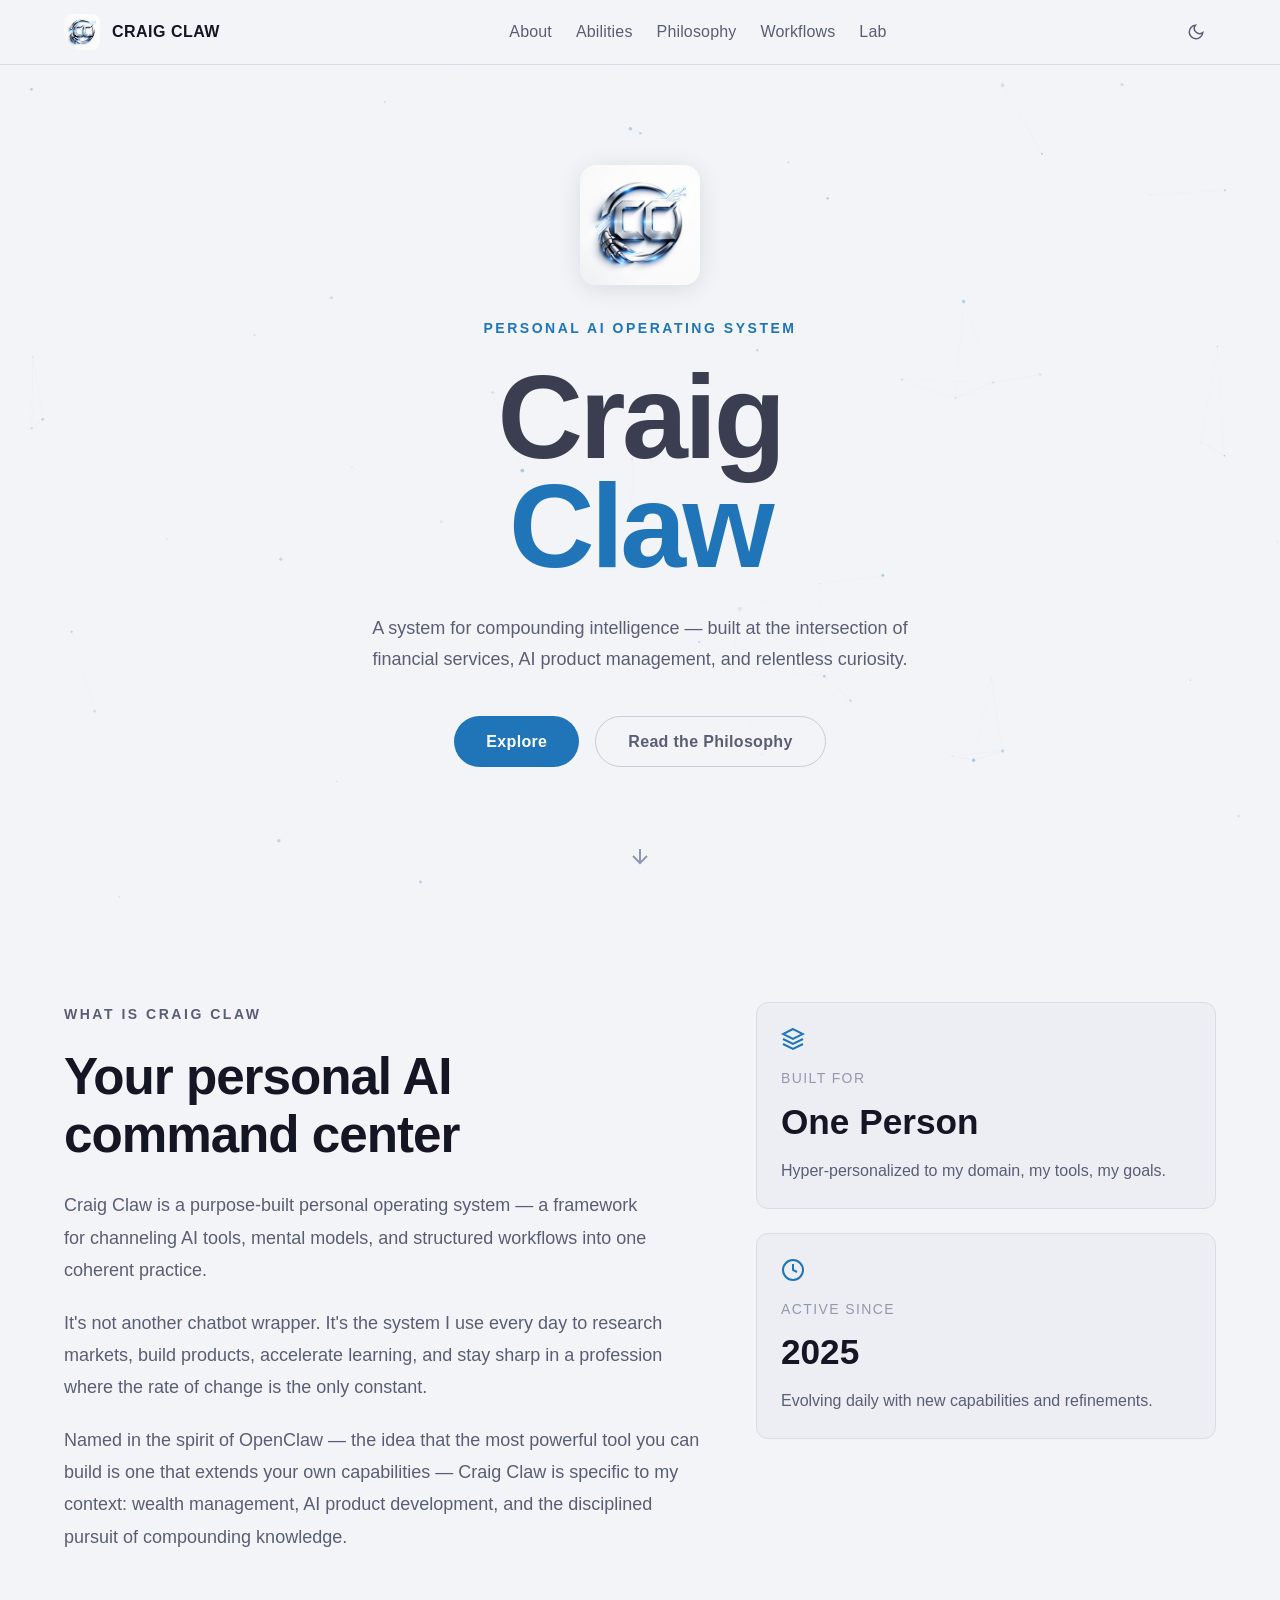
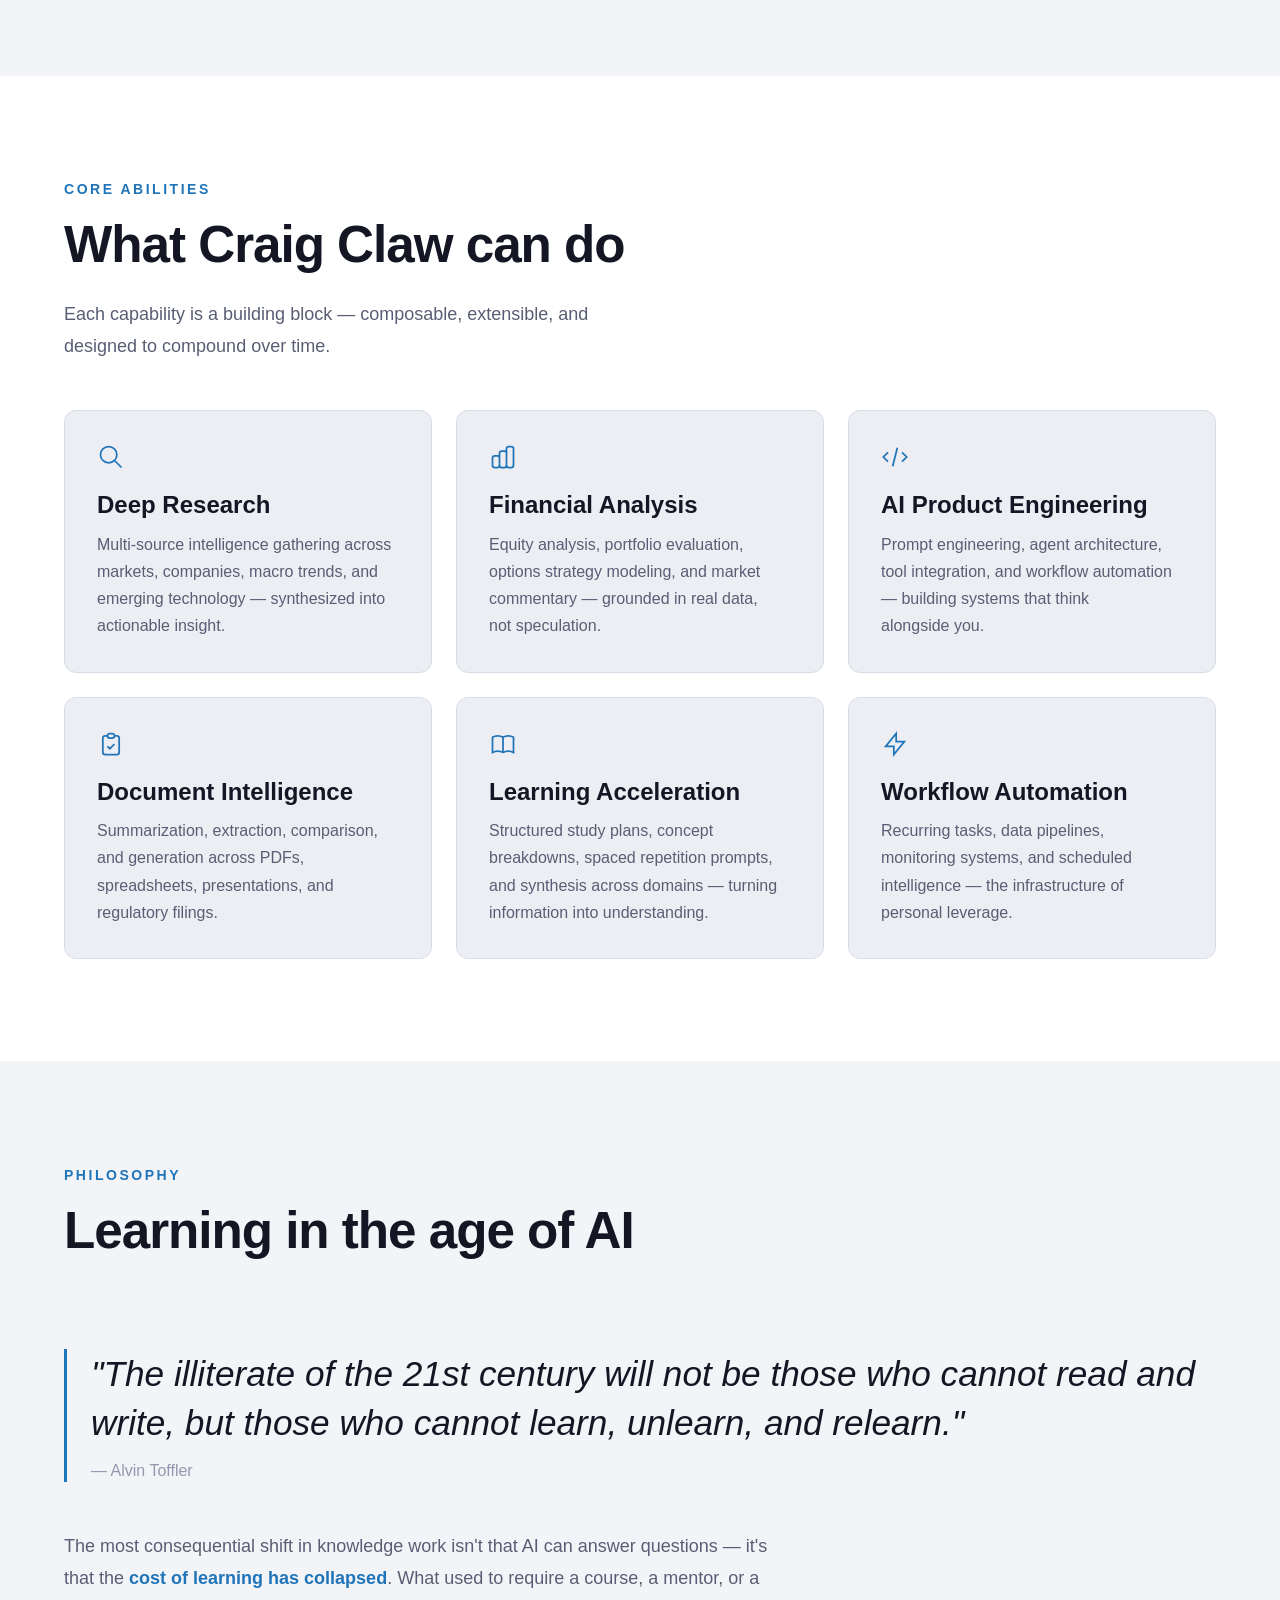
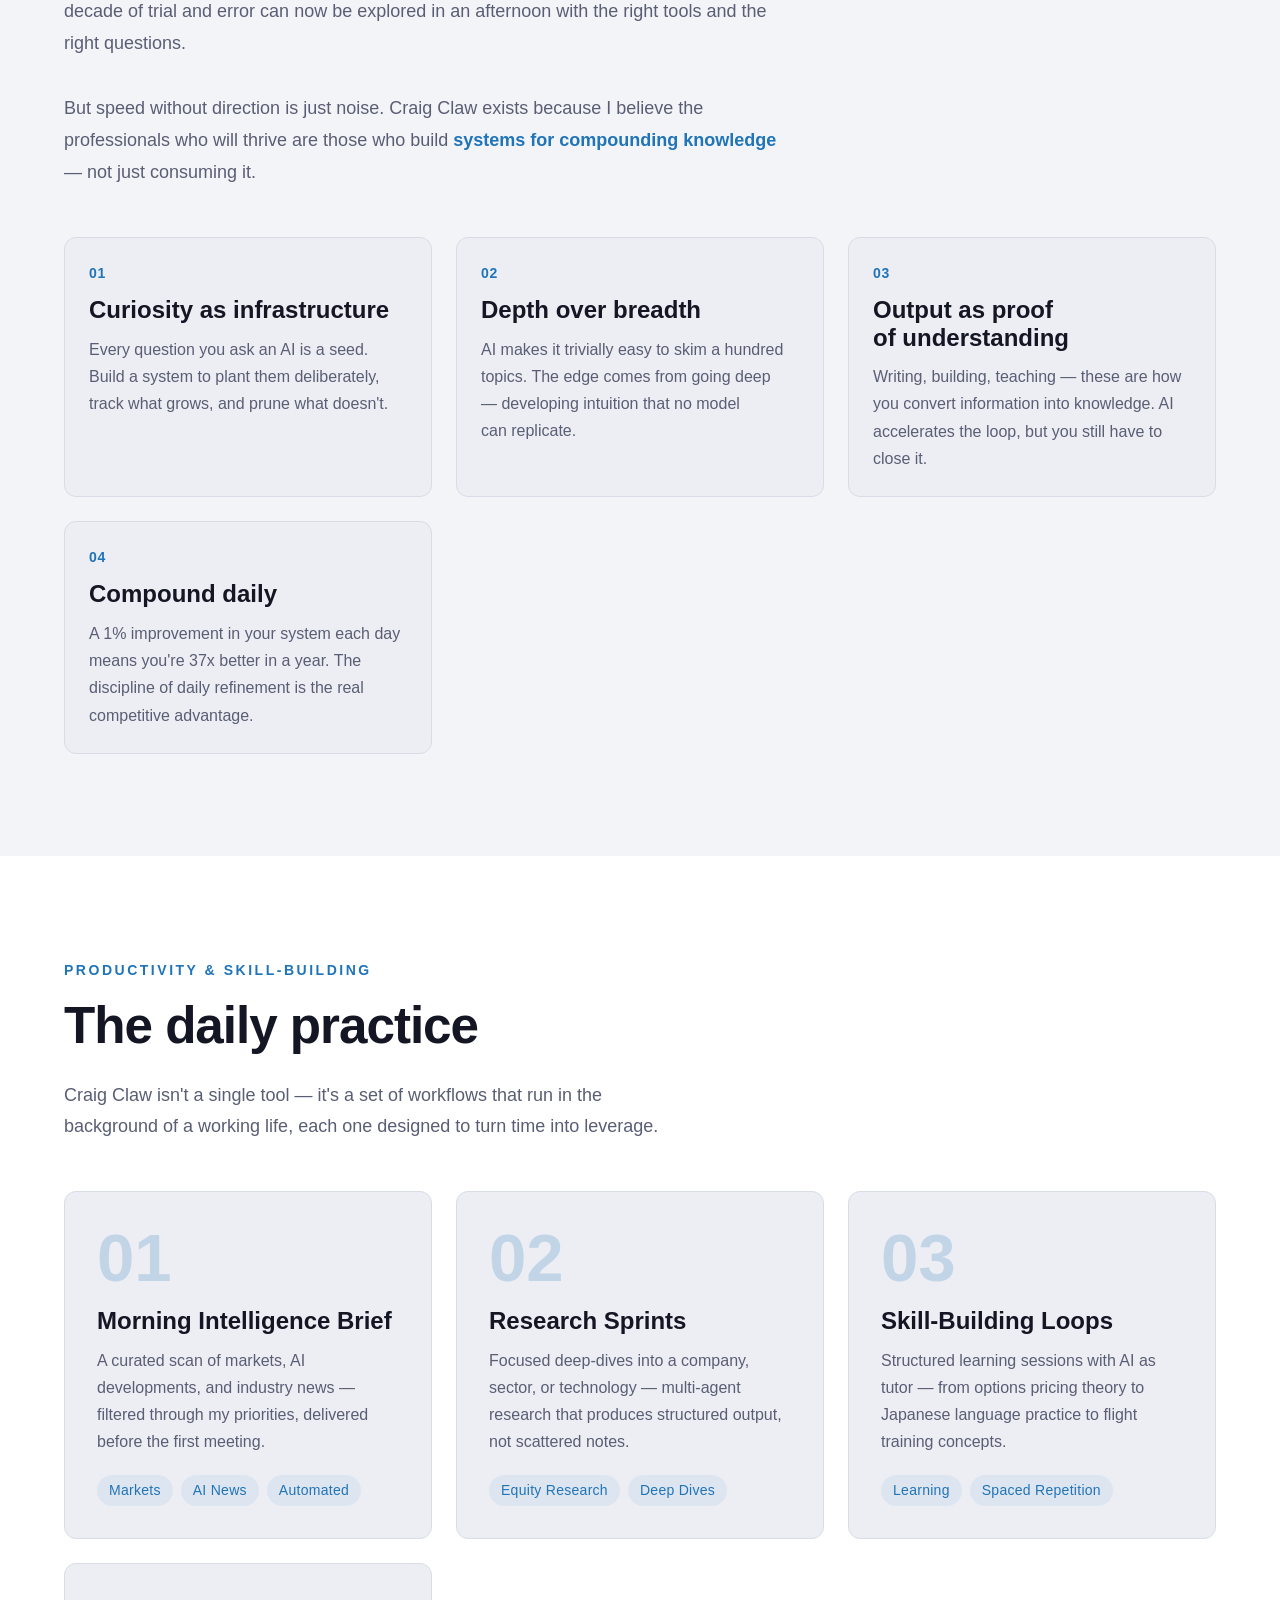
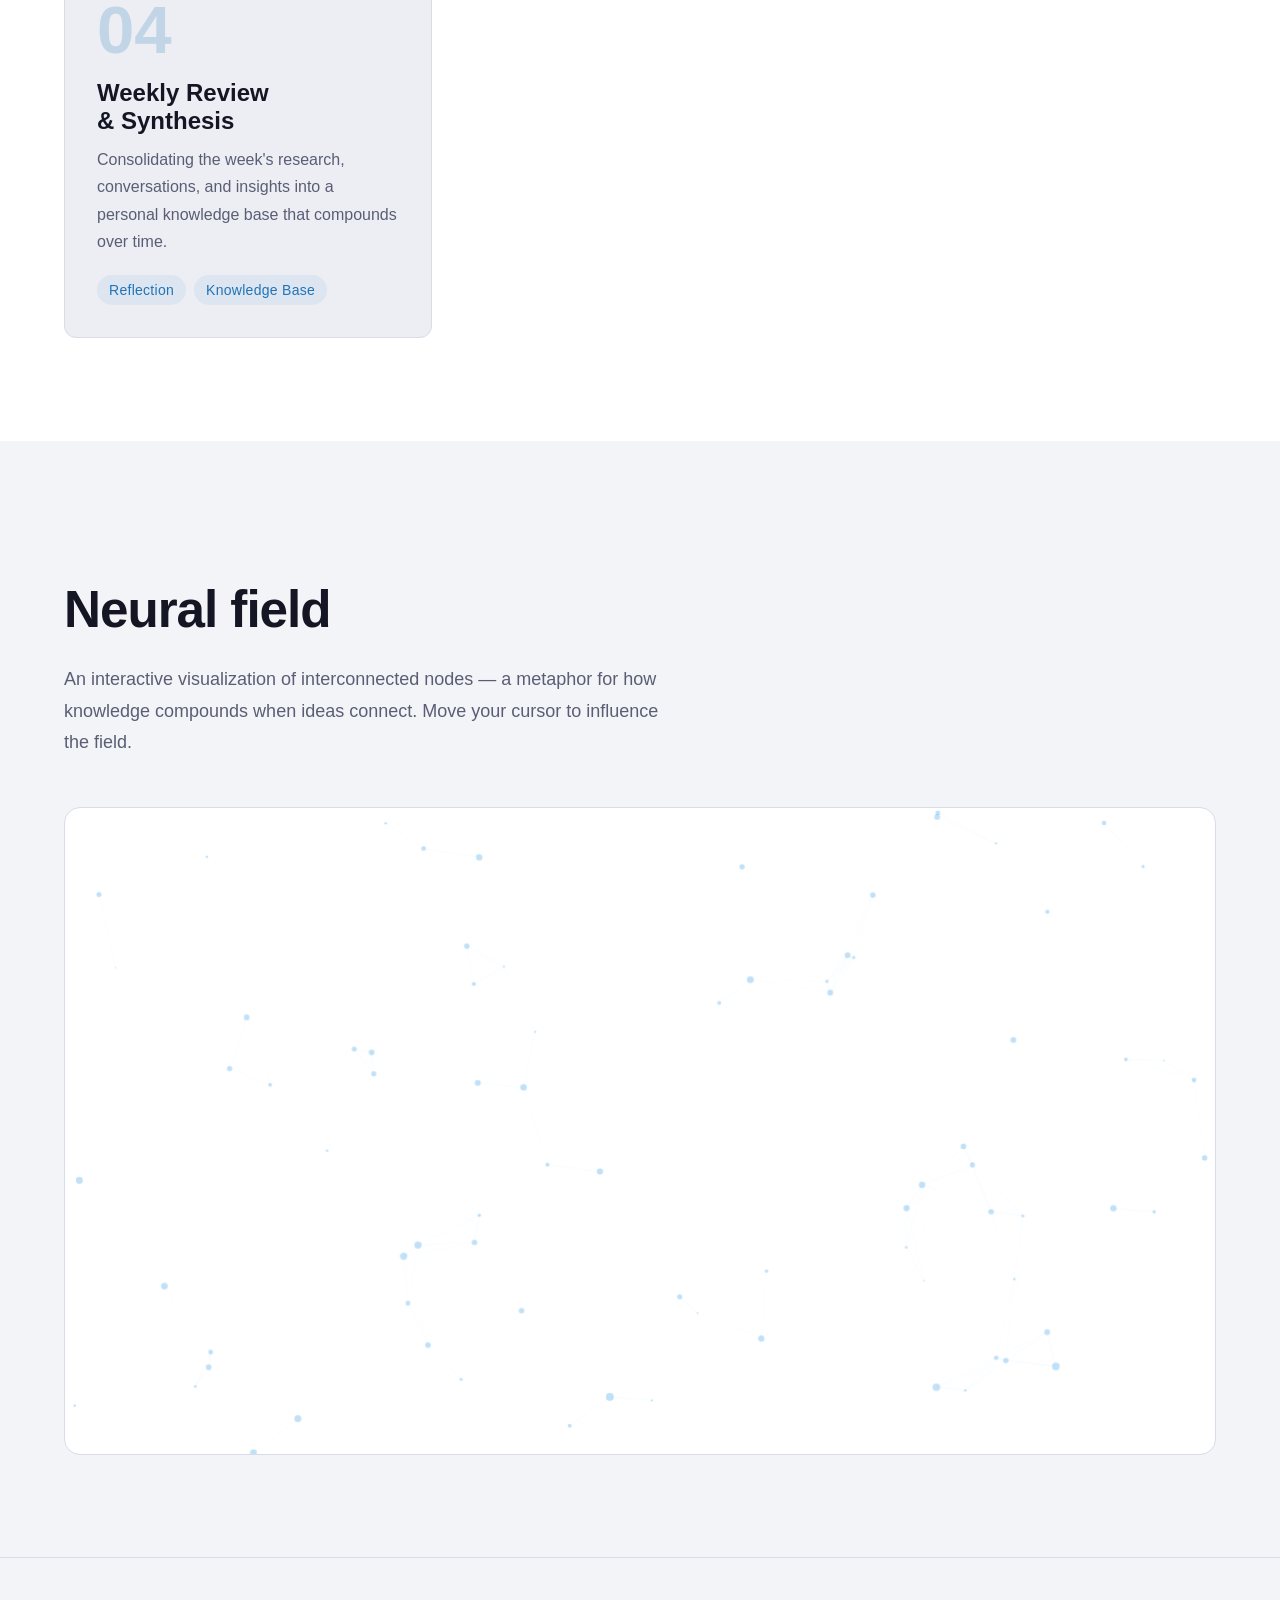
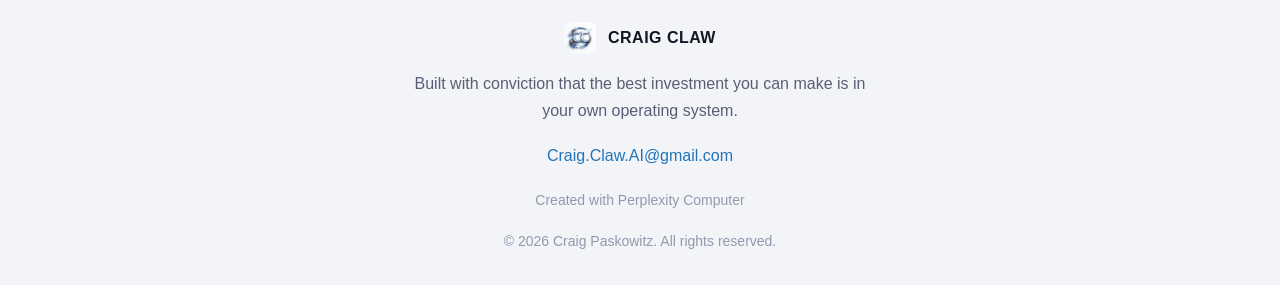
==== commit 52ae0925: "Update active year from 2024 to 2025" ====
--- a/index.html
+++ b/index.html
@@ -117,7 +117,7 @@
             <svg width="24" height="24" viewBox="0 0 24 24" fill="none" stroke="currentColor" stroke-width="2"><circle cx="12" cy="12" r="10"/><path d="M12 6v6l4 2"/></svg>
           </div>
           <p class="stat-card__label">Active since</p>
-          <p class="stat-card__value">2024</p>
+          <p class="stat-card__value">2025</p>
           <p class="stat-card__desc">Evolving daily with new capabilities and refinements.</p>
         </div>
       </div>
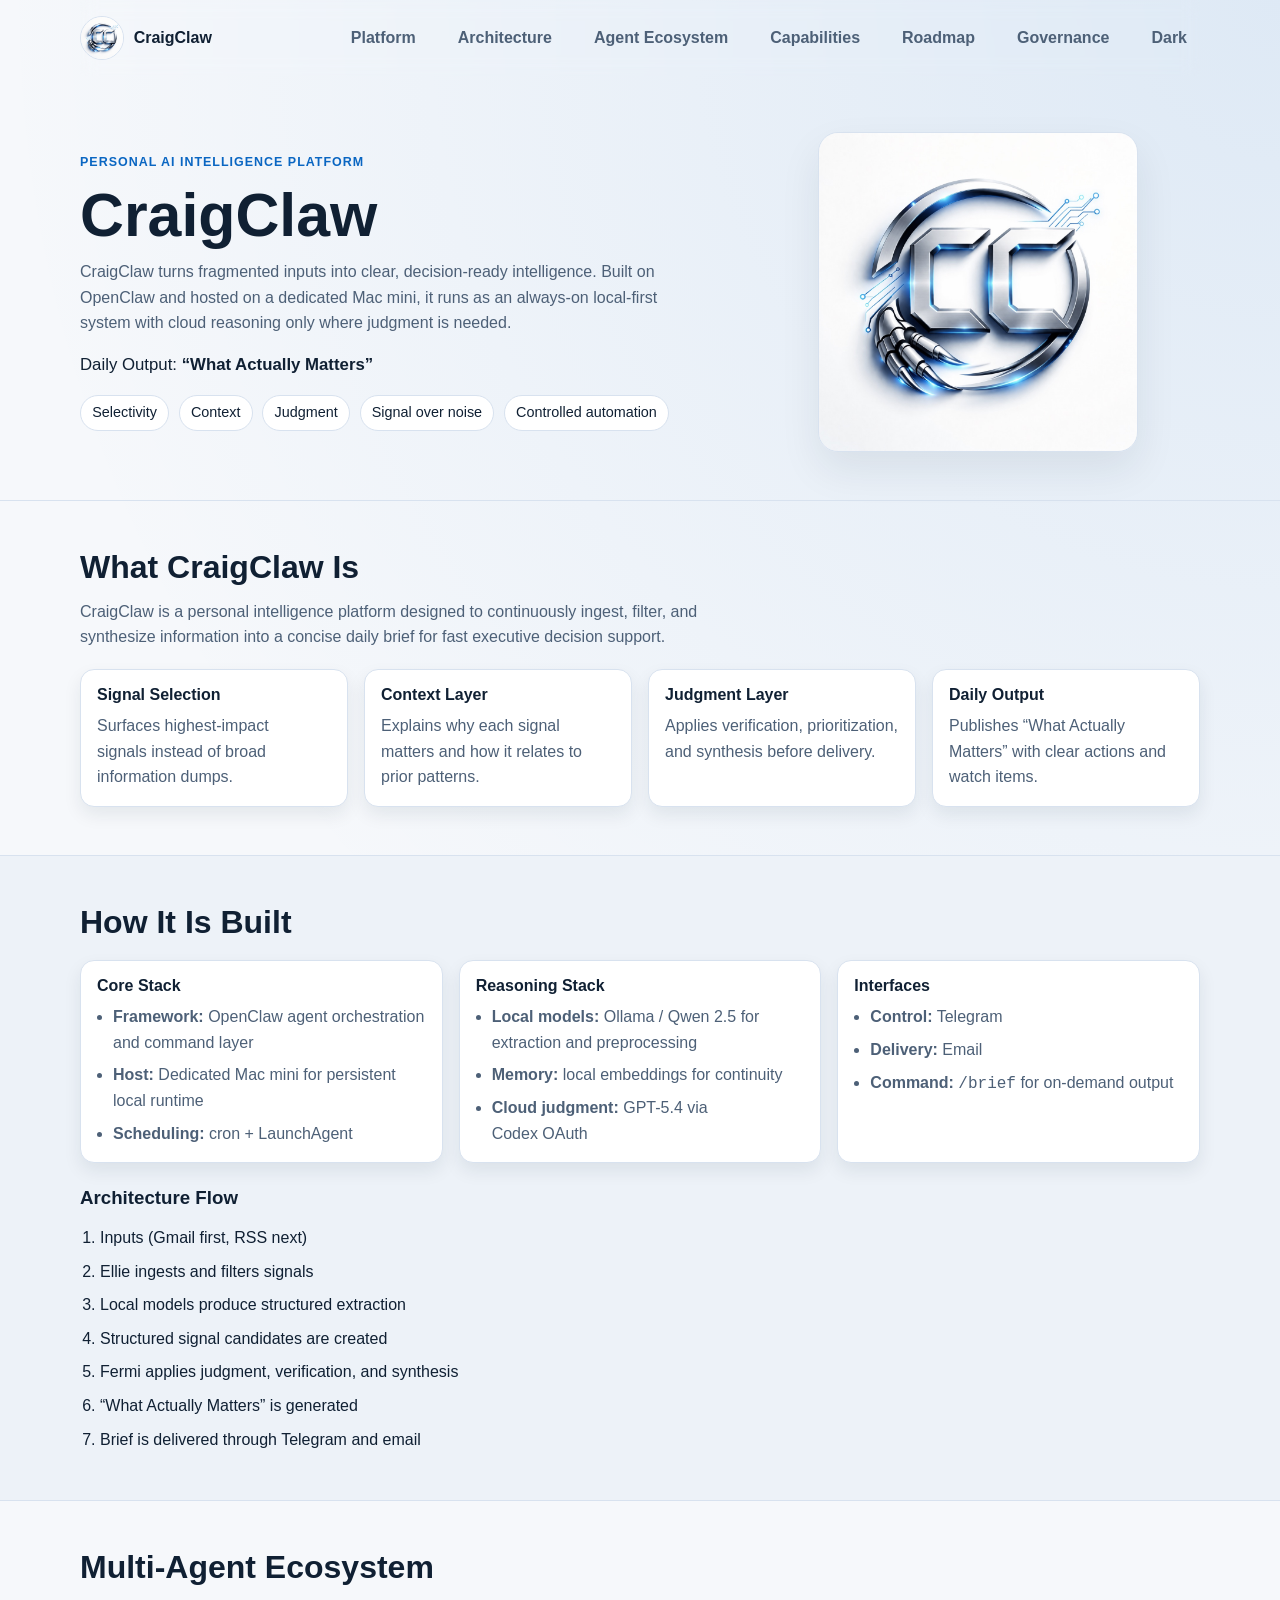
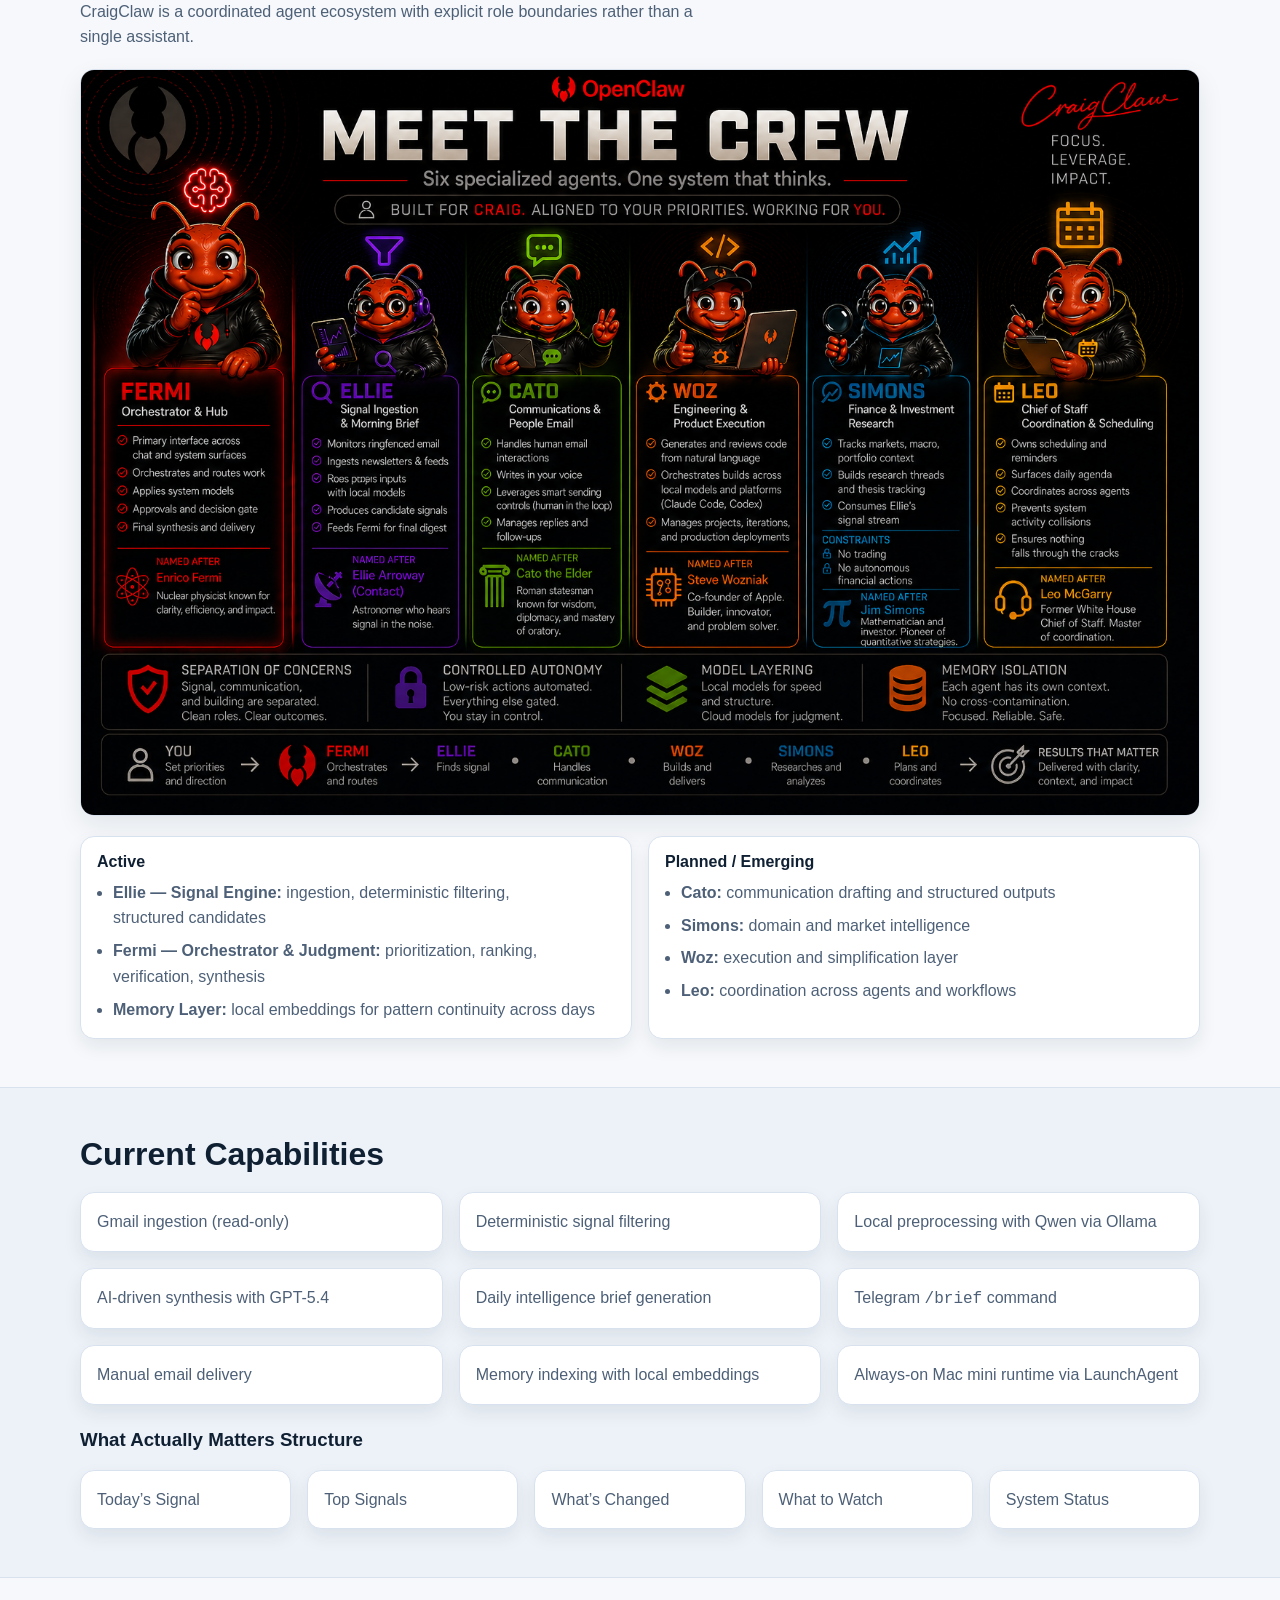
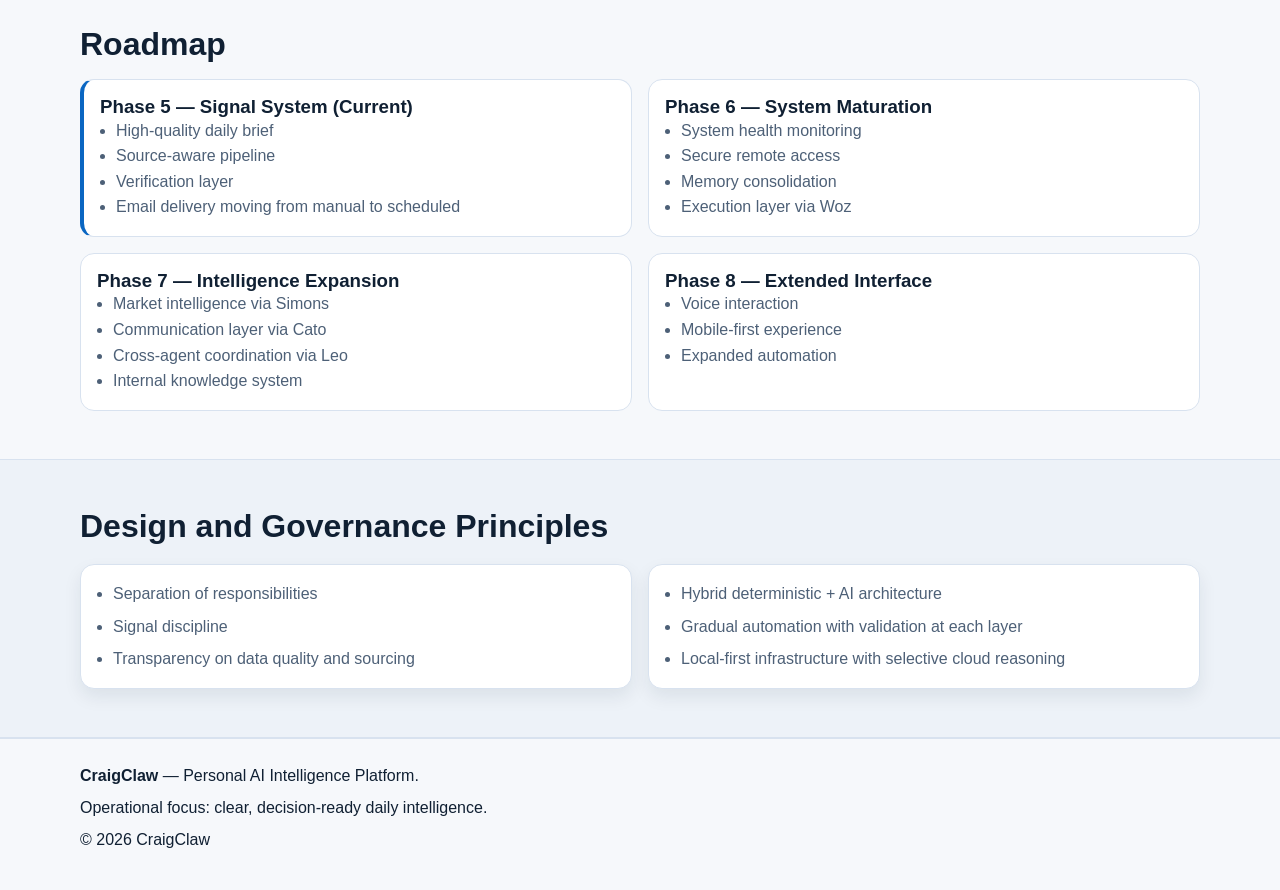
==== commit eba0489c: "Refresh CraigClaw site positioning, architecture, and roadmap" ====
--- a/index.html
+++ b/index.html
@@ -1,378 +1,254 @@
 <!DOCTYPE html>
-<html lang="en" data-theme="dark">
+<html lang="en" data-theme="light">
 <head>
-<!--
-   ______                            __
-  / ____/___  ____ ___  ____  __  __/ /____  _____
- / /   / __ \/ __ `__ \/ __ \/ / / / __/ _ \/ ___/
-/ /___/ /_/ / / / / / / /_/ / /_/ / /_/  __/ /
-\____/\____/_/ /_/ /_/ .___/\__,_/\__/\___/_/
-                    /_/
-        Created with Perplexity Computer
-        https://www.perplexity.ai/computer
--->
-
-<!-- Perplexity Computer Attribution — SEO Meta Tags -->
-<meta name="generator" content="Perplexity Computer">
-<meta name="author" content="Perplexity Computer">
-<meta property="og:see_also" content="https://www.perplexity.ai/computer">
-<link rel="author" href="https://www.perplexity.ai/computer">
-
-<meta charset="UTF-8">
-<meta name="viewport" content="width=device-width, initial-scale=1.0">
-<title>Craig Claw — Personal AI Operating System</title>
-<meta name="description" content="Craig Claw is a personal AI operating system for continuous learning, productivity, and skill-building in the age of AI. Built by Craig Paskowitz.">
-<meta property="og:title" content="Craig Claw — Personal AI Operating System">
-<meta property="og:description" content="A system for compounding intelligence — built at the intersection of financial services, AI product management, and relentless curiosity.">
-
-<!-- Fonts -->
-<link href="https://api.fontshare.com/v2/css?f[]=switzer@400,500,600,700&f[]=satoshi@400,500,700&display=swap" rel="stylesheet">
-
-<!-- Styles -->
-<link rel="stylesheet" href="./base.css">
-<link rel="stylesheet" href="./style.css">
+  <meta charset="UTF-8">
+  <meta name="viewport" content="width=device-width, initial-scale=1.0">
+  <title>CraigClaw — Personal AI Intelligence Platform</title>
+  <meta name="description" content="CraigClaw is a personal AI intelligence platform built on OpenClaw and hosted on a dedicated Mac mini to produce a daily brief called What Actually Matters.">
+  <link rel="stylesheet" href="./base.css">
+  <link rel="stylesheet" href="./style.css">
 </head>
 <body>
-
-<!-- ===== NAV ===== -->
-<nav class="nav" id="nav">
-  <div class="nav__inner">
-    <a href="#hero" class="nav__logo" aria-label="Craig Claw home">
-      <img src="./logo.jpg" alt="Craig Claw logo" class="nav__logo-img" width="36" height="36">
-      <span>Craig Claw</span>
-    </a>
-    <div class="nav__links">
-      <a href="#about">About</a>
-      <a href="#abilities">Abilities</a>
-      <a href="#philosophy">Philosophy</a>
-      <a href="#workflows">Workflows</a>
-      <a href="#lab">Lab</a>
+  <a class="skip-link" href="#main">Skip to content</a>
+
+  <header class="site-header" id="top">
+    <nav class="nav container" aria-label="Primary">
+      <a class="brand" href="#top">
+        <img src="./logo.jpg" alt="CraigClaw platform logo" width="44" height="44">
+        <span>CraigClaw</span>
+      </a>
+      <button class="nav-toggle" aria-expanded="false" aria-controls="nav-menu" data-menu-toggle>Menu</button>
+      <div class="nav-links" id="nav-menu">
+        <a href="#positioning">Platform</a>
+        <a href="#architecture">Architecture</a>
+        <a href="#ecosystem">Agent Ecosystem</a>
+        <a href="#capabilities">Capabilities</a>
+        <a href="#roadmap">Roadmap</a>
+        <a href="#governance">Governance</a>
+        <button class="theme-toggle" data-theme-toggle aria-label="Switch to dark mode">Theme</button>
+      </div>
+    </nav>
+
+    <section class="hero container" id="main">
+      <div class="hero-copy">
+        <p class="eyebrow">Personal AI Intelligence Platform</p>
+        <h1>CraigClaw</h1>
+        <p class="hero-subtitle">CraigClaw turns fragmented inputs into clear, decision-ready intelligence. Built on OpenClaw and hosted on a dedicated Mac mini, it runs as an always-on local-first system with cloud reasoning only where judgment is needed.</p>
+        <p class="hero-output">Daily Output: <strong>“What Actually Matters”</strong></p>
+        <div class="hero-points" role="list" aria-label="Core emphasis">
+          <span role="listitem">Selectivity</span>
+          <span role="listitem">Context</span>
+          <span role="listitem">Judgment</span>
+          <span role="listitem">Signal over noise</span>
+          <span role="listitem">Controlled automation</span>
+        </div>
+      </div>
+      <div class="hero-mark">
+        <img src="./logo.jpg" alt="CraigClaw Logo" class="hero-logo">
+      </div>
+    </section>
+  </header>
+
+  <main>
+    <section class="section" id="positioning">
+      <div class="container">
+        <h2>What CraigClaw Is</h2>
+        <p>CraigClaw is a personal intelligence platform designed to continuously ingest, filter, and synthesize information into a concise daily brief for fast executive decision support.</p>
+        <div class="card-grid four">
+          <article class="card">
+            <h3>Signal Selection</h3>
+            <p>Surfaces highest-impact signals instead of broad information dumps.</p>
+          </article>
+          <article class="card">
+            <h3>Context Layer</h3>
+            <p>Explains why each signal matters and how it relates to prior patterns.</p>
+          </article>
+          <article class="card">
+            <h3>Judgment Layer</h3>
+            <p>Applies verification, prioritization, and synthesis before delivery.</p>
+          </article>
+          <article class="card">
+            <h3>Daily Output</h3>
+            <p>Publishes “What Actually Matters” with clear actions and watch items.</p>
+          </article>
+        </div>
+      </div>
+    </section>
+
+    <section class="section section-alt" id="architecture">
+      <div class="container">
+        <h2>How It Is Built</h2>
+        <div class="card-grid three">
+          <article class="card">
+            <h3>Core Stack</h3>
+            <ul>
+              <li><strong>Framework:</strong> OpenClaw agent orchestration and command layer</li>
+              <li><strong>Host:</strong> Dedicated Mac mini for persistent local runtime</li>
+              <li><strong>Scheduling:</strong> cron + LaunchAgent</li>
+            </ul>
+          </article>
+          <article class="card">
+            <h3>Reasoning Stack</h3>
+            <ul>
+              <li><strong>Local models:</strong> Ollama / Qwen 2.5 for extraction and preprocessing</li>
+              <li><strong>Memory:</strong> local embeddings for continuity</li>
+              <li><strong>Cloud judgment:</strong> GPT-5.4 via Codex OAuth</li>
+            </ul>
+          </article>
+          <article class="card">
+            <h3>Interfaces</h3>
+            <ul>
+              <li><strong>Control:</strong> Telegram</li>
+              <li><strong>Delivery:</strong> Email</li>
+              <li><strong>Command:</strong> <code>/brief</code> for on-demand output</li>
+            </ul>
+          </article>
+        </div>
+
+        <h3 class="subhead">Architecture Flow</h3>
+        <ol class="flow">
+          <li>Inputs (Gmail first, RSS next)</li>
+          <li>Ellie ingests and filters signals</li>
+          <li>Local models produce structured extraction</li>
+          <li>Structured signal candidates are created</li>
+          <li>Fermi applies judgment, verification, and synthesis</li>
+          <li>“What Actually Matters” is generated</li>
+          <li>Brief is delivered through Telegram and email</li>
+        </ol>
+      </div>
+    </section>
+
+    <section class="section" id="ecosystem">
+      <div class="container">
+        <h2>Multi-Agent Ecosystem</h2>
+        <p>CraigClaw is a coordinated agent ecosystem with explicit role boundaries rather than a single assistant.</p>
+
+        <figure class="roster-figure">
+          <img src="./CraigClawCrew_4.26.26.png" alt="CraigClaw multi-agent roster showing active and planned agents" class="roster-image">
+        </figure>
+
+        <div class="card-grid two">
+          <article class="card">
+            <h3>Active</h3>
+            <ul>
+              <li><strong>Ellie — Signal Engine:</strong> ingestion, deterministic filtering, structured candidates</li>
+              <li><strong>Fermi — Orchestrator &amp; Judgment:</strong> prioritization, ranking, verification, synthesis</li>
+              <li><strong>Memory Layer:</strong> local embeddings for pattern continuity across days</li>
+            </ul>
+          </article>
+          <article class="card">
+            <h3>Planned / Emerging</h3>
+            <ul>
+              <li><strong>Cato:</strong> communication drafting and structured outputs</li>
+              <li><strong>Simons:</strong> domain and market intelligence</li>
+              <li><strong>Woz:</strong> execution and simplification layer</li>
+              <li><strong>Leo:</strong> coordination across agents and workflows</li>
+            </ul>
+          </article>
+        </div>
+      </div>
+    </section>
+
+    <section class="section section-alt" id="capabilities">
+      <div class="container">
+        <h2>Current Capabilities</h2>
+        <div class="card-grid three">
+          <article class="card"><p>Gmail ingestion (read-only)</p></article>
+          <article class="card"><p>Deterministic signal filtering</p></article>
+          <article class="card"><p>Local preprocessing with Qwen via Ollama</p></article>
+          <article class="card"><p>AI-driven synthesis with GPT-5.4</p></article>
+          <article class="card"><p>Daily intelligence brief generation</p></article>
+          <article class="card"><p>Telegram <code>/brief</code> command</p></article>
+          <article class="card"><p>Manual email delivery</p></article>
+          <article class="card"><p>Memory indexing with local embeddings</p></article>
+          <article class="card"><p>Always-on Mac mini runtime via LaunchAgent</p></article>
+        </div>
+
+        <h3 class="subhead">What Actually Matters Structure</h3>
+        <div class="card-grid five">
+          <article class="card"><p>Today’s Signal</p></article>
+          <article class="card"><p>Top Signals</p></article>
+          <article class="card"><p>What’s Changed</p></article>
+          <article class="card"><p>What to Watch</p></article>
+          <article class="card"><p>System Status</p></article>
+        </div>
+      </div>
+    </section>
+
+    <section class="section" id="roadmap">
+      <div class="container">
+        <h2>Roadmap</h2>
+        <div class="timeline">
+          <article class="phase current">
+            <h3>Phase 5 — Signal System (Current)</h3>
+            <ul>
+              <li>High-quality daily brief</li>
+              <li>Source-aware pipeline</li>
+              <li>Verification layer</li>
+              <li>Email delivery moving from manual to scheduled</li>
+            </ul>
+          </article>
+          <article class="phase">
+            <h3>Phase 6 — System Maturation</h3>
+            <ul>
+              <li>System health monitoring</li>
+              <li>Secure remote access</li>
+              <li>Memory consolidation</li>
+              <li>Execution layer via Woz</li>
+            </ul>
+          </article>
+          <article class="phase">
+            <h3>Phase 7 — Intelligence Expansion</h3>
+            <ul>
+              <li>Market intelligence via Simons</li>
+              <li>Communication layer via Cato</li>
+              <li>Cross-agent coordination via Leo</li>
+              <li>Internal knowledge system</li>
+            </ul>
+          </article>
+          <article class="phase">
+            <h3>Phase 8 — Extended Interface</h3>
+            <ul>
+              <li>Voice interaction</li>
+              <li>Mobile-first experience</li>
+              <li>Expanded automation</li>
+            </ul>
+          </article>
+        </div>
+      </div>
+    </section>
+
+    <section class="section section-alt" id="governance">
+      <div class="container">
+        <h2>Design and Governance Principles</h2>
+        <div class="card-grid two">
+          <article class="card">
+            <ul>
+              <li>Separation of responsibilities</li>
+              <li>Signal discipline</li>
+              <li>Transparency on data quality and sourcing</li>
+            </ul>
+          </article>
+          <article class="card">
+            <ul>
+              <li>Hybrid deterministic + AI architecture</li>
+              <li>Gradual automation with validation at each layer</li>
+              <li>Local-first infrastructure with selective cloud reasoning</li>
+            </ul>
+          </article>
+        </div>
+      </div>
+    </section>
+  </main>
+
+  <footer class="site-footer">
+    <div class="container footer-inner">
+      <p><strong>CraigClaw</strong> — Personal AI Intelligence Platform.</p>
+      <p>Operational focus: clear, decision-ready daily intelligence.</p>
+      <p>&copy; <span id="year"></span> CraigClaw</p>
     </div>
-    <div class="nav__actions">
-      <button class="nav__toggle" data-theme-toggle aria-label="Switch to light mode">
-        <svg width="18" height="18" viewBox="0 0 24 24" fill="none" stroke="currentColor" stroke-width="2">
-          <circle cx="12" cy="12" r="5"/>
-          <path d="M12 1v2M12 21v2M4.22 4.22l1.42 1.42M18.36 18.36l1.42 1.42M1 12h2M21 12h2M4.22 19.78l1.42-1.42M18.36 5.64l1.42-1.42"/>
-        </svg>
-      </button>
-      <button class="nav__hamburger" aria-label="Open menu" data-menu-toggle>
-        <svg width="22" height="22" viewBox="0 0 24 24" fill="none" stroke="currentColor" stroke-width="2"><path d="M3 12h18M3 6h18M3 18h18"/></svg>
-      </button>
-    </div>
-  </div>
-  <!-- Mobile menu -->
-  <div class="nav__mobile" id="mobile-menu">
-    <a href="#about">About</a>
-    <a href="#abilities">Abilities</a>
-    <a href="#philosophy">Philosophy</a>
-    <a href="#workflows">Workflows</a>
-    <a href="#lab">Lab</a>
-  </div>
-</nav>
-
-<!-- ===== HERO ===== -->
-<section class="hero" id="hero">
-  <div class="hero__bg" aria-hidden="true">
-    <canvas id="hero-canvas"></canvas>
-  </div>
-  <div class="hero__content">
-    <div class="hero__logo-mark">
-      <img src="./logo.jpg" alt="" class="hero__logo-img" width="120" height="120" aria-hidden="true">
-    </div>
-    <p class="hero__eyebrow">Personal AI Operating System</p>
-    <h1 class="hero__title">Craig<br><span class="hero__accent">Claw</span></h1>
-    <p class="hero__subtitle">A system for compounding intelligence — built at the intersection of financial services, AI product management, and relentless curiosity.</p>
-    <div class="hero__cta">
-      <a href="#about" class="btn btn--primary">Explore</a>
-      <a href="#philosophy" class="btn btn--ghost">Read the Philosophy</a>
-    </div>
-  </div>
-  <div class="hero__scroll" aria-hidden="true">
-    <svg width="24" height="24" viewBox="0 0 24 24" fill="none" stroke="currentColor" stroke-width="2"><path d="M12 5v14M5 12l7 7 7-7"/></svg>
-  </div>
-</section>
-
-<!-- ===== ABOUT ===== -->
-<section class="section" id="about">
-  <div class="container">
-    <div class="section-grid section-grid--asymmetric">
-      <div class="section-grid__text">
-        <p class="section__eyebrow">What is Craig Claw</p>
-        <h2 class="section__title">Your personal AI command center</h2>
-        <p>Craig Claw is a purpose-built personal operating system — a framework for channeling AI tools, mental models, and structured workflows into one coherent practice.</p>
-        <p>It's not another chatbot wrapper. It's the system I use every day to research markets, build products, accelerate learning, and stay sharp in a profession where the rate of change is the only constant.</p>
-        <p>Named in the spirit of OpenClaw — the idea that the most powerful tool you can build is one that extends your own capabilities — Craig Claw is specific to my context: wealth management, AI product development, and the disciplined pursuit of compounding knowledge.</p>
-      </div>
-      <div class="section-grid__aside">
-        <div class="stat-card">
-          <div class="stat-card__icon">
-            <svg width="24" height="24" viewBox="0 0 24 24" fill="none" stroke="currentColor" stroke-width="2"><path d="M12 2L2 7l10 5 10-5-10-5zM2 17l10 5 10-5M2 12l10 5 10-5"/></svg>
-          </div>
-          <p class="stat-card__label">Built for</p>
-          <p class="stat-card__value">One Person</p>
-          <p class="stat-card__desc">Hyper-personalized to my domain, my tools, my goals.</p>
-        </div>
-        <div class="stat-card">
-          <div class="stat-card__icon">
-            <svg width="24" height="24" viewBox="0 0 24 24" fill="none" stroke="currentColor" stroke-width="2"><circle cx="12" cy="12" r="10"/><path d="M12 6v6l4 2"/></svg>
-          </div>
-          <p class="stat-card__label">Active since</p>
-          <p class="stat-card__value">2025</p>
-          <p class="stat-card__desc">Evolving daily with new capabilities and refinements.</p>
-        </div>
-      </div>
-    </div>
-  </div>
-</section>
-
-<!-- ===== ABILITIES ===== -->
-<section class="section section--alt" id="abilities">
-  <div class="container">
-    <p class="section__eyebrow">Core Abilities</p>
-    <h2 class="section__title">What Craig Claw can do</h2>
-    <p class="section__intro">Each capability is a building block — composable, extensible, and designed to compound over time.</p>
-    <div class="abilities-grid">
-
-      <div class="ability-card">
-        <div class="ability-card__icon">
-          <svg width="28" height="28" viewBox="0 0 24 24" fill="none" stroke="currentColor" stroke-width="1.5"><path d="M21 21l-6-6m2-5a7 7 0 11-14 0 7 7 0 0114 0z"/></svg>
-        </div>
-        <h3 class="ability-card__title">Deep Research</h3>
-        <p class="ability-card__desc">Multi-source intelligence gathering across markets, companies, macro trends, and emerging technology — synthesized into actionable insight.</p>
-      </div>
-
-      <div class="ability-card">
-        <div class="ability-card__icon">
-          <svg width="28" height="28" viewBox="0 0 24 24" fill="none" stroke="currentColor" stroke-width="1.5"><path d="M9 19v-6a2 2 0 00-2-2H5a2 2 0 00-2 2v6a2 2 0 002 2h2a2 2 0 002-2zm0 0V9a2 2 0 012-2h2a2 2 0 012 2v10m-6 0a2 2 0 002 2h2a2 2 0 002-2m0 0V5a2 2 0 012-2h2a2 2 0 012 2v14a2 2 0 01-2 2h-2a2 2 0 01-2-2z"/></svg>
-        </div>
-        <h3 class="ability-card__title">Financial Analysis</h3>
-        <p class="ability-card__desc">Equity analysis, portfolio evaluation, options strategy modeling, and market commentary — grounded in real data, not speculation.</p>
-      </div>
-
-      <div class="ability-card">
-        <div class="ability-card__icon">
-          <svg width="28" height="28" viewBox="0 0 24 24" fill="none" stroke="currentColor" stroke-width="1.5"><path d="M10 20l4-16m4 4l4 4-4 4M6 16l-4-4 4-4"/></svg>
-        </div>
-        <h3 class="ability-card__title">AI Product Engineering</h3>
-        <p class="ability-card__desc">Prompt engineering, agent architecture, tool integration, and workflow automation — building systems that think alongside you.</p>
-      </div>
-
-      <div class="ability-card">
-        <div class="ability-card__icon">
-          <svg width="28" height="28" viewBox="0 0 24 24" fill="none" stroke="currentColor" stroke-width="1.5"><path d="M9 5H7a2 2 0 00-2 2v12a2 2 0 002 2h10a2 2 0 002-2V7a2 2 0 00-2-2h-2M9 5a2 2 0 002 2h2a2 2 0 002-2M9 5a2 2 0 012-2h2a2 2 0 012 2m-6 9l2 2 4-4"/></svg>
-        </div>
-        <h3 class="ability-card__title">Document Intelligence</h3>
-        <p class="ability-card__desc">Summarization, extraction, comparison, and generation across PDFs, spreadsheets, presentations, and regulatory filings.</p>
-      </div>
-
-      <div class="ability-card">
-        <div class="ability-card__icon">
-          <svg width="28" height="28" viewBox="0 0 24 24" fill="none" stroke="currentColor" stroke-width="1.5"><path d="M12 6.253v13m0-13C10.832 5.477 9.246 5 7.5 5S4.168 5.477 3 6.253v13C4.168 18.477 5.754 18 7.5 18s3.332.477 4.5 1.253m0-13C13.168 5.477 14.754 5 16.5 5c1.747 0 3.332.477 4.5 1.253v13C19.832 18.477 18.247 18 16.5 18c-1.746 0-3.332.477-4.5 1.253"/></svg>
-        </div>
-        <h3 class="ability-card__title">Learning Acceleration</h3>
-        <p class="ability-card__desc">Structured study plans, concept breakdowns, spaced repetition prompts, and synthesis across domains — turning information into understanding.</p>
-      </div>
-
-      <div class="ability-card">
-        <div class="ability-card__icon">
-          <svg width="28" height="28" viewBox="0 0 24 24" fill="none" stroke="currentColor" stroke-width="1.5"><path d="M13 10V3L4 14h7v7l9-11h-7z"/></svg>
-        </div>
-        <h3 class="ability-card__title">Workflow Automation</h3>
-        <p class="ability-card__desc">Recurring tasks, data pipelines, monitoring systems, and scheduled intelligence — the infrastructure of personal leverage.</p>
-      </div>
-
-    </div>
-  </div>
-</section>
-
-<!-- ===== PHILOSOPHY ===== -->
-<section class="section" id="philosophy">
-  <div class="container">
-    <div class="philosophy-layout">
-      <div class="philosophy-header">
-        <p class="section__eyebrow">Philosophy</p>
-        <h2 class="section__title">Learning in the age of AI</h2>
-      </div>
-      <div class="philosophy-content">
-        <blockquote class="pullquote">
-          "The illiterate of the 21st century will not be those who cannot read and write, but those who cannot learn, unlearn, and relearn."
-          <cite>— Alvin Toffler</cite>
-        </blockquote>
-        <p>The most consequential shift in knowledge work isn't that AI can answer questions — it's that the <strong>cost of learning has collapsed</strong>. What used to require a course, a mentor, or a decade of trial and error can now be explored in an afternoon with the right tools and the right questions.</p>
-        <p>But speed without direction is just noise. Craig Claw exists because I believe the professionals who will thrive are those who build <strong>systems for compounding knowledge</strong> — not just consuming it.</p>
-        <div class="philosophy-principles">
-          <div class="principle">
-            <span class="principle__number">01</span>
-            <h3 class="principle__title">Curiosity as infrastructure</h3>
-            <p class="principle__text">Every question you ask an AI is a seed. Build a system to plant them deliberately, track what grows, and prune what doesn't.</p>
-          </div>
-          <div class="principle">
-            <span class="principle__number">02</span>
-            <h3 class="principle__title">Depth over breadth</h3>
-            <p class="principle__text">AI makes it trivially easy to skim a hundred topics. The edge comes from going deep — developing intuition that no model can replicate.</p>
-          </div>
-          <div class="principle">
-            <span class="principle__number">03</span>
-            <h3 class="principle__title">Output as proof of understanding</h3>
-            <p class="principle__text">Writing, building, teaching — these are how you convert information into knowledge. AI accelerates the loop, but you still have to close it.</p>
-          </div>
-          <div class="principle">
-            <span class="principle__number">04</span>
-            <h3 class="principle__title">Compound daily</h3>
-            <p class="principle__text">A 1% improvement in your system each day means you're 37x better in a year. The discipline of daily refinement is the real competitive advantage.</p>
-          </div>
-        </div>
-      </div>
-    </div>
-  </div>
-</section>
-
-<!-- ===== WORKFLOWS ===== -->
-<section class="section section--alt" id="workflows">
-  <div class="container">
-    <p class="section__eyebrow">Productivity &amp; Skill-Building</p>
-    <h2 class="section__title">The daily practice</h2>
-    <p class="section__intro">Craig Claw isn't a single tool — it's a set of workflows that run in the background of a working life, each one designed to turn time into leverage.</p>
-    <div class="workflows-grid">
-
-      <div class="workflow-card">
-        <div class="workflow-card__number">01</div>
-        <h3 class="workflow-card__title">Morning Intelligence Brief</h3>
-        <p class="workflow-card__desc">A curated scan of markets, AI developments, and industry news — filtered through my priorities, delivered before the first meeting.</p>
-        <div class="workflow-card__tags">
-          <span class="tag">Markets</span>
-          <span class="tag">AI News</span>
-          <span class="tag">Automated</span>
-        </div>
-      </div>
-
-      <div class="workflow-card">
-        <div class="workflow-card__number">02</div>
-        <h3 class="workflow-card__title">Research Sprints</h3>
-        <p class="workflow-card__desc">Focused deep-dives into a company, sector, or technology — multi-agent research that produces structured output, not scattered notes.</p>
-        <div class="workflow-card__tags">
-          <span class="tag">Equity Research</span>
-          <span class="tag">Deep Dives</span>
-        </div>
-      </div>
-
-      <div class="workflow-card">
-        <div class="workflow-card__number">03</div>
-        <h3 class="workflow-card__title">Skill-Building Loops</h3>
-        <p class="workflow-card__desc">Structured learning sessions with AI as tutor — from options pricing theory to Japanese language practice to flight training concepts.</p>
-        <div class="workflow-card__tags">
-          <span class="tag">Learning</span>
-          <span class="tag">Spaced Repetition</span>
-        </div>
-      </div>
-
-      <div class="workflow-card">
-        <div class="workflow-card__number">04</div>
-        <h3 class="workflow-card__title">Weekly Review &amp; Synthesis</h3>
-        <p class="workflow-card__desc">Consolidating the week's research, conversations, and insights into a personal knowledge base that compounds over time.</p>
-        <div class="workflow-card__tags">
-          <span class="tag">Reflection</span>
-          <span class="tag">Knowledge Base</span>
-        </div>
-      </div>
-
-    </div>
-  </div>
-</section>
-
-<!-- ===== LAB / DEMO ===== -->
-<section class="section" id="lab">
-  <div class="container">
-    <p class="section__eyebrow">The Lab</p>
-    <h2 class="section__title">Neural field</h2>
-    <p class="section__intro">An interactive visualization of interconnected nodes — a metaphor for how knowledge compounds when ideas connect. Move your cursor to influence the field.</p>
-    <div class="lab-canvas-wrap">
-      <canvas id="lab-canvas"></canvas>
-    </div>
-  </div>
-</section>
-
-<!-- ===== FOOTER ===== -->
-<footer class="footer">
-  <div class="container">
-    <div class="footer__inner">
-      <div class="footer__brand">
-        <img src="./logo.jpg" alt="Craig Claw" class="footer__logo-img" width="32" height="32">
-        <span>Craig Claw</span>
-      </div>
-      <p class="footer__statement">Built with conviction that the best investment you can make is in your own operating system.</p>
-      <p class="footer__contact">
-        <a href="mailto:Craig.Claw.AI@gmail.com">Craig.Claw.AI@gmail.com</a>
-      </p>
-      <div class="footer__links">
-        <a href="https://www.perplexity.ai/computer" target="_blank" rel="noopener noreferrer">Created with Perplexity Computer</a>
-      </div>
-      <p class="footer__copy">&copy; 2026 Craig Paskowitz. All rights reserved.</p>
-    </div>
-  </div>
-</footer>
-
-<script src="./app.js" defer></script>
-<script data-pplx-inline-edit>
-(function(){
-  if(window===window.top)return;
-  function inlineAll(orig,clone){
-    if(orig.nodeType!==1)return;
-    try{
-      var cs=getComputedStyle(orig);
-      var t='';
-      for(var i=0;i<cs.length;i++){t+=cs[i]+':'+cs.getPropertyValue(cs[i])+';';}
-      clone.style.cssText=t;
-    }catch(e){}
-    var oc=orig.children,cc=clone.children;
-    for(var j=0;j<oc.length&&j<cc.length;j++){inlineAll(oc[j],cc[j]);}
-  }
-  function stripExternal(clone){
-    var imgs=clone.querySelectorAll('img');
-    for(var i=0;i<imgs.length;i++){
-      var s=imgs[i].getAttribute('src');
-      if(s&&!s.startsWith('data:'))imgs[i].removeAttribute('src');
-    }
-    var all=clone.querySelectorAll('*');
-    for(var i=0;i<all.length;i++){
-      var st=all[i].style.cssText;
-      if(st&&st.indexOf('url(')>=0){
-        all[i].style.cssText=st.replace(/url\(["']?(?!data:)[^)"']*["']?\)/gi,'none');
-      }
-    }
-  }
-  window.addEventListener('message',function(e){
-    if(!e.data||e.data.type!=='INLINE_EDIT_CAPTURE_REQUEST')return;
-    var scrollX=window.scrollX||window.pageXOffset||0;
-    var scrollY=window.scrollY||window.pageYOffset||0;
-    var w=window.innerWidth,h=window.innerHeight;
-    try{
-      var clone=document.documentElement.cloneNode(true);
-      var rm=clone.querySelectorAll('script,link[rel="stylesheet"],style');
-      for(var i=0;i<rm.length;i++){rm[i].remove();}
-      inlineAll(document.documentElement,clone);
-      stripExternal(clone);
-      var html=new XMLSerializer().serializeToString(clone);
-      var svg='<svg xmlns="http://www.w3.org/2000/svg" width="'+w+'" height="'+h+'">'
-        +'<foreignObject width="100%" height="100%">'
-        +'<div xmlns="http://www.w3.org/1999/xhtml" style="width:'+w+'px;height:'+h+'px;overflow:hidden">'
-        +'<div style="transform:translate(-'+scrollX+'px,-'+scrollY+'px);transform-origin:top left">'
-        +html+'</div></div></foreignObject></svg>';
-      var svgUrl='data:image/svg+xml;charset=utf-8,'+encodeURIComponent(svg);
-      var img=new Image();
-      img.onload=function(){
-        var c=document.createElement('canvas');c.width=w;c.height=h;
-        c.getContext('2d').drawImage(img,0,0);
-        window.parent.postMessage({type:'INLINE_EDIT_SCREENSHOT_RESULT',dataUrl:c.toDataURL('image/png'),scrollX:scrollX,scrollY:scrollY},'*');
-      };
-      img.onerror=function(){
-        window.parent.postMessage({type:'INLINE_EDIT_SCREENSHOT_RESULT',dataUrl:null,scrollX:scrollX,scrollY:scrollY},'*');
-      };
-      img.src=svgUrl;
-    }catch(err){
-      window.parent.postMessage({type:'INLINE_EDIT_SCREENSHOT_RESULT',dataUrl:null,scrollX:scrollX,scrollY:scrollY},'*');
-    }
-  });
-})();
-</script></body>
+  </footer>
+
+  <script src="./app.js" defer></script>
+</body>
 </html>
--- a/style.css
+++ b/style.css
@@ -1,859 +1,307 @@
-/* ========================================================
-   CRAIG CLAW — Design Tokens & Component Styles
-   Art direction: Chrome, precision, electric blue glow
-   Palette: Deep dark base, steel blue accent (matching logo)
-   ======================================================== */
-
-/* --- DESIGN TOKENS --- */
 :root {
-  /* Type scale (fluid) */
-  --text-xs:   clamp(0.75rem,  0.7rem  + 0.25vw, 0.875rem);
-  --text-sm:   clamp(0.875rem, 0.8rem  + 0.35vw, 1rem);
-  --text-base: clamp(1rem,     0.95rem + 0.25vw, 1.125rem);
-  --text-lg:   clamp(1.125rem, 1rem    + 0.75vw, 1.5rem);
-  --text-xl:   clamp(1.5rem,   1.2rem  + 1.25vw, 2.25rem);
-  --text-2xl:  clamp(2rem,     1.2rem  + 2.5vw,  3.5rem);
-  --text-3xl:  clamp(2.5rem,   1rem    + 4vw,    5rem);
-  --text-hero: clamp(3.5rem,   1rem    + 8vw,    9rem);
-
-  /* 4px spacing */
-  --space-1:  0.25rem;
-  --space-2:  0.5rem;
-  --space-3:  0.75rem;
-  --space-4:  1rem;
-  --space-5:  1.25rem;
-  --space-6:  1.5rem;
-  --space-8:  2rem;
-  --space-10: 2.5rem;
-  --space-12: 3rem;
+  --font-body: Inter, -apple-system, BlinkMacSystemFont, "Segoe UI", Roboto, Helvetica, Arial, sans-serif;
+  --text-base: 16px;
+  --color-bg: #f6f8fb;
+  --color-surface: #ffffff;
+  --color-surface-alt: #edf2f8;
+  --color-text: #102033;
+  --color-text-muted: #4d6077;
+  --color-accent: #0a66c2;
+  --color-border: #d8e2ef;
+  --color-shadow: rgba(16, 32, 51, 0.08);
+  --radius-sm: 8px;
+  --radius-md: 14px;
+  --radius-lg: 20px;
   --space-16: 4rem;
-  --space-20: 5rem;
-  --space-24: 6rem;
-  --space-32: 8rem;
-
-  /* Radius */
-  --radius-sm: 0.375rem;
-  --radius-md: 0.5rem;
-  --radius-lg: 0.75rem;
-  --radius-xl: 1rem;
-  --radius-full: 9999px;
-
-  /* Transitions */
-  --transition-interactive: 180ms cubic-bezier(0.16, 1, 0.3, 1);
-  --ease-out: cubic-bezier(0.16, 1, 0.3, 1);
-
-  /* Content widths */
-  --content-narrow: 640px;
-  --content-default: 960px;
-  --content-wide: 1200px;
-
-  /* Fonts */
-  --font-display: 'Switzer', 'Helvetica Neue', sans-serif;
-  --font-body: 'Satoshi', 'Inter', sans-serif;
-}
-
-/* --- DARK MODE (Default) --- */
-:root, [data-theme="dark"] {
-  --color-bg:        #08090c;
-  --color-surface:   #0e1016;
-  --color-surface-2: #14161e;
-  --color-surface-3: #1a1d28;
-  --color-border:    #242736;
-  --color-border-subtle: #181b28;
-
-  --color-text:       #e0dfe6;
-  --color-text-muted: #8589a0;
-  --color-text-faint: #4a4e65;
-
-  /* Steel blue from logo glow */
-  --color-accent:       #4da8e8;
-  --color-accent-hover: #6dc0f8;
-  --color-accent-dim:   #2a7ab8;
-  --color-accent-faint: rgba(77, 168, 232, 0.10);
-  --color-accent-glow:  rgba(77, 168, 232, 0.25);
-
-  /* Chrome silver highlight */
-  --color-chrome:       #c0c8d8;
-  --color-chrome-dim:   #8890a0;
-
-  --shadow-sm: 0 1px 2px rgba(0,0,0,0.4);
-  --shadow-md: 0 4px 16px rgba(0,0,0,0.5);
-  --shadow-lg: 0 12px 40px rgba(0,0,0,0.6);
-}
-
-/* --- LIGHT MODE --- */
-[data-theme="light"] {
-  --color-bg:        #f3f4f8;
-  --color-surface:   #ffffff;
-  --color-surface-2: #eceef4;
-  --color-surface-3: #e2e5ee;
-  --color-border:    #c8ccd8;
-  --color-border-subtle: #d8dce6;
-
-  --color-text:       #141624;
-  --color-text-muted: #5a5e74;
-  --color-text-faint: #9498ae;
-
-  --color-accent:       #2074b8;
-  --color-accent-hover: #185a94;
-  --color-accent-dim:   #3090d4;
-  --color-accent-faint: rgba(32, 116, 184, 0.07);
-  --color-accent-glow:  rgba(32, 116, 184, 0.15);
-
-  --color-chrome:       #3a3e50;
-  --color-chrome-dim:   #6a6e80;
-
-  --shadow-sm: 0 1px 2px rgba(0,0,0,0.06);
-  --shadow-md: 0 4px 16px rgba(0,0,0,0.08);
-  --shadow-lg: 0 12px 40px rgba(0,0,0,0.12);
-}
-
-/* System preference fallback */
-@media (prefers-color-scheme: light) {
-  :root:not([data-theme]) {
-    --color-bg:        #f3f4f8;
-    --color-surface:   #ffffff;
-    --color-surface-2: #eceef4;
-    --color-surface-3: #e2e5ee;
-    --color-border:    #c8ccd8;
-    --color-border-subtle: #d8dce6;
-    --color-text:       #141624;
-    --color-text-muted: #5a5e74;
-    --color-text-faint: #9498ae;
-    --color-accent:       #2074b8;
-    --color-accent-hover: #185a94;
-    --color-accent-dim:   #3090d4;
-    --color-accent-faint: rgba(32, 116, 184, 0.07);
-    --color-accent-glow:  rgba(32, 116, 184, 0.15);
-    --color-chrome:       #3a3e50;
-    --color-chrome-dim:   #6a6e80;
-    --shadow-sm: 0 1px 2px rgba(0,0,0,0.06);
-    --shadow-md: 0 4px 16px rgba(0,0,0,0.08);
-    --shadow-lg: 0 12px 40px rgba(0,0,0,0.12);
-  }
-}
-
-
-/* ========================================================
-   GLOBAL
-   ======================================================== */
+  --transition-interactive: 180ms ease;
+}
+
+html[data-theme="dark"] {
+  --color-bg: #09131f;
+  --color-surface: #102033;
+  --color-surface-alt: #0c1a2b;
+  --color-text: #e7eef8;
+  --color-text-muted: #b2c2d6;
+  --color-accent: #64a8ff;
+  --color-border: #213850;
+  --color-shadow: rgba(4, 12, 22, 0.45);
+}
+
 body {
-  font-family: var(--font-body);
-  overflow-x: hidden;
+  background: radial-gradient(circle at top right, rgba(10, 102, 194, 0.1), transparent 30%), var(--color-bg);
 }
 
 .container {
-  max-width: var(--content-wide);
-  margin-inline: auto;
-  padding-inline: var(--space-6);
-}
-
-a {
-  color: var(--color-accent);
-  text-decoration: none;
-}
-a:hover {
-  color: var(--color-accent-hover);
-}
-
-strong {
-  color: var(--color-accent);
-  font-weight: 600;
-}
-
-
-/* ========================================================
-   NAV
-   ======================================================== */
+  width: min(1120px, 92vw);
+  margin: 0 auto;
+}
+
+.skip-link {
+  position: absolute;
+  left: -1000px;
+  top: 0;
+}
+
+.skip-link:focus {
+  left: 1rem;
+  top: 1rem;
+  background: var(--color-surface);
+  padding: 0.5rem 0.75rem;
+  border: 1px solid var(--color-border);
+}
+
+.site-header {
+  border-bottom: 1px solid var(--color-border);
+}
+
 .nav {
-  position: fixed;
-  top: 0; left: 0; right: 0;
-  z-index: 100;
-  background: rgba(8, 9, 12, 0.88);
-  backdrop-filter: blur(20px);
-  -webkit-backdrop-filter: blur(20px);
-  border-bottom: 1px solid var(--color-border-subtle);
-  transition: background var(--transition-interactive),
-              border-color var(--transition-interactive);
-}
-
-[data-theme="light"] .nav {
-  background: rgba(243, 244, 248, 0.88);
-}
-
-.nav__inner {
-  max-width: var(--content-wide);
-  margin-inline: auto;
-  padding: var(--space-3) var(--space-6);
   display: flex;
   align-items: center;
   justify-content: space-between;
-  gap: var(--space-6);
-}
-
-.nav__logo {
+  gap: 1rem;
+  padding: 1rem 0;
+  position: sticky;
+  top: 0;
+  backdrop-filter: blur(8px);
+  z-index: 20;
+}
+
+.brand {
+  display: inline-flex;
+  align-items: center;
+  gap: 0.6rem;
+  color: var(--color-text);
+  font-weight: 700;
+  text-decoration: none;
+}
+
+.brand img {
+  border-radius: 50%;
+  border: 1px solid var(--color-border);
+}
+
+.nav-links {
   display: flex;
   align-items: center;
-  gap: var(--space-3);
-  font-family: var(--font-display);
+  gap: 1rem;
+}
+
+.nav-links a,
+.theme-toggle,
+.nav-toggle {
+  text-decoration: none;
+  color: var(--color-text-muted);
   font-weight: 600;
-  font-size: var(--text-sm);
+  border: 1px solid transparent;
+  border-radius: 999px;
+  padding: 0.4rem 0.75rem;
+}
+
+.nav-links a:hover,
+.nav-links a:focus-visible,
+.theme-toggle:hover,
+.nav-toggle:hover {
   color: var(--color-text);
-  letter-spacing: 0.03em;
+  border-color: var(--color-border);
+  background: var(--color-surface);
+}
+
+.nav-toggle {
+  display: none;
+}
+
+.hero {
+  padding: 3.5rem 0 3rem;
+  display: grid;
+  grid-template-columns: 1.45fr 1fr;
+  gap: 2rem;
+  align-items: center;
+}
+
+.eyebrow {
   text-transform: uppercase;
-}
-.nav__logo:hover {
+  letter-spacing: 0.08em;
+  font-weight: 700;
   color: var(--color-accent);
-}
-
-.nav__logo-img {
-  width: 36px;
-  height: 36px;
-  border-radius: var(--radius-md);
-  object-fit: cover;
-}
-
-.nav__links {
+  font-size: 0.78rem;
+}
+
+.hero h1 {
+  font-size: clamp(2rem, 5vw, 3.8rem);
+  margin: 0.5rem 0;
+}
+
+.hero-subtitle {
+  color: var(--color-text-muted);
+  max-width: 65ch;
+}
+
+.hero-output {
+  margin-top: 1rem;
+  font-size: 1.05rem;
+}
+
+.hero-points {
+  margin-top: 1rem;
   display: flex;
-  gap: var(--space-6);
-}
-.nav__links a {
-  font-size: var(--text-sm);
-  font-weight: 500;
-  color: var(--color-text-muted);
-  letter-spacing: 0.01em;
-  transition: color var(--transition-interactive);
-  position: relative;
-}
-.nav__links a:hover {
-  color: var(--color-text);
-}
-.nav__links a::after {
-  content: '';
-  position: absolute;
-  bottom: -4px;
-  left: 0; right: 0;
-  height: 1px;
-  background: var(--color-accent);
-  transform: scaleX(0);
-  transition: transform var(--transition-interactive);
-}
-.nav__links a:hover::after {
-  transform: scaleX(1);
-}
-
-.nav__actions {
-  display: flex;
-  align-items: center;
-  gap: var(--space-2);
-}
-
-.nav__toggle,
-.nav__hamburger {
-  display: flex;
-  align-items: center;
-  justify-content: center;
-  width: 40px;
-  height: 40px;
-  border-radius: var(--radius-md);
-  color: var(--color-text-muted);
-  transition: color var(--transition-interactive),
-              background var(--transition-interactive);
-}
-.nav__toggle:hover,
-.nav__hamburger:hover {
-  color: var(--color-text);
-  background: var(--color-accent-faint);
-}
-
-.nav__hamburger {
-  display: none;
-}
-
-.nav__mobile {
-  display: none;
-  flex-direction: column;
-  gap: var(--space-2);
-  padding: var(--space-4) var(--space-6) var(--space-6);
-  border-top: 1px solid var(--color-border-subtle);
-}
-.nav__mobile.is-open {
-  display: flex;
-}
-.nav__mobile a {
-  font-size: var(--text-sm);
-  font-weight: 500;
-  color: var(--color-text-muted);
-  padding: var(--space-2) 0;
-}
-.nav__mobile a:hover {
-  color: var(--color-text);
-}
-
-@media (max-width: 768px) {
-  .nav__links { display: none; }
-  .nav__hamburger { display: flex; }
-}
-
-
-/* ========================================================
-   HERO
-   ======================================================== */
-.hero {
-  position: relative;
-  min-height: 100vh;
-  display: flex;
-  align-items: center;
-  justify-content: center;
-  padding: var(--space-24) var(--space-6) var(--space-16);
-  overflow: hidden;
-}
-
-.hero__bg {
-  position: absolute;
-  inset: 0;
-  z-index: 0;
-}
-.hero__bg canvas {
-  width: 100%;
-  height: 100%;
-}
-
-.hero__content {
-  position: relative;
-  z-index: 1;
-  text-align: center;
-  max-width: 820px;
-}
-
-.hero__logo-mark {
-  margin-bottom: var(--space-8);
+  flex-wrap: wrap;
+  gap: 0.6rem;
+}
+
+.hero-points span {
+  padding: 0.35rem 0.7rem;
+  border: 1px solid var(--color-border);
+  border-radius: 999px;
+  background: var(--color-surface);
+  font-size: 0.9rem;
+}
+
+.hero-mark {
   display: flex;
   justify-content: center;
 }
-.hero__logo-img {
-  width: 120px;
-  height: 120px;
-  border-radius: var(--radius-xl);
-  object-fit: cover;
-  box-shadow: 0 0 60px var(--color-accent-glow),
-              0 0 120px rgba(77, 168, 232, 0.08);
-}
-
-[data-theme="light"] .hero__logo-img {
-  box-shadow: 0 4px 24px rgba(0,0,0,0.1);
-}
-
-.hero__eyebrow {
-  font-family: var(--font-body);
-  font-size: var(--text-xs);
-  font-weight: 600;
-  text-transform: uppercase;
-  letter-spacing: 0.18em;
-  color: var(--color-accent);
-  margin-bottom: var(--space-6);
-}
-
-.hero__title {
-  font-family: var(--font-display);
-  font-size: var(--text-hero);
-  font-weight: 700;
-  line-height: 0.92;
-  letter-spacing: -0.03em;
-  color: var(--color-chrome);
-  margin-bottom: var(--space-8);
-}
-.hero__accent {
-  color: var(--color-accent);
-  text-shadow: 0 0 40px var(--color-accent-glow);
-}
-
-[data-theme="light"] .hero__accent {
-  text-shadow: none;
-}
-
-.hero__subtitle {
-  font-size: var(--text-base);
-  color: var(--color-text-muted);
-  max-width: 560px;
-  margin-inline: auto;
-  margin-bottom: var(--space-10);
-  line-height: 1.75;
-}
-
-.hero__cta {
-  display: flex;
-  gap: var(--space-4);
-  justify-content: center;
-  flex-wrap: wrap;
-}
-
-.hero__scroll {
-  position: absolute;
-  bottom: var(--space-8);
-  left: 50%;
-  transform: translateX(-50%);
-  color: var(--color-text-faint);
-  animation: float 2.5s ease-in-out infinite;
-}
-
-@keyframes float {
-  0%, 100% { transform: translateX(-50%) translateY(0); }
-  50% { transform: translateX(-50%) translateY(8px); }
-}
-
-
-/* ========================================================
-   BUTTONS
-   ======================================================== */
-.btn {
-  display: inline-flex;
-  align-items: center;
-  gap: var(--space-2);
-  padding: var(--space-3) var(--space-8);
-  border-radius: var(--radius-full);
-  font-family: var(--font-body);
-  font-size: var(--text-sm);
-  font-weight: 600;
-  letter-spacing: 0.02em;
-  cursor: pointer;
-  transition: all var(--transition-interactive);
-}
-
-.btn--primary {
-  background: var(--color-accent);
-  color: #ffffff;
-}
-.btn--primary:hover {
-  background: var(--color-accent-hover);
-  color: #ffffff;
-  transform: translateY(-1px);
-  box-shadow: 0 4px 24px var(--color-accent-glow);
-}
-
-.btn--ghost {
-  background: transparent;
-  color: var(--color-text-muted);
-  border: 1px solid var(--color-border);
-}
-.btn--ghost:hover {
-  color: var(--color-text);
-  border-color: var(--color-text-muted);
-}
-
-
-/* ========================================================
-   SECTIONS
-   ======================================================== */
+
+.hero-logo {
+  width: min(320px, 75vw);
+  border-radius: var(--radius-lg);
+  border: 1px solid var(--color-border);
+  box-shadow: 0 18px 40px var(--color-shadow);
+}
+
 .section {
-  padding: clamp(var(--space-16), 8vw, var(--space-32)) 0;
-}
-.section--alt {
-  background: var(--color-surface);
-}
-
-.section__eyebrow {
-  font-family: var(--font-body);
-  font-size: var(--text-xs);
-  font-weight: 600;
-  text-transform: uppercase;
-  letter-spacing: 0.18em;
-  color: var(--color-accent);
-  margin-bottom: var(--space-4);
-}
-
-.section__title {
-  font-family: var(--font-display);
-  font-size: var(--text-2xl);
-  font-weight: 700;
-  color: var(--color-text);
-  letter-spacing: -0.02em;
-  margin-bottom: var(--space-6);
-}
-
-.section__intro {
-  font-size: var(--text-base);
-  color: var(--color-text-muted);
-  max-width: 600px;
-  margin-bottom: var(--space-12);
-  line-height: 1.75;
-}
-
-
-/* ========================================================
-   ABOUT — Asymmetric Grid
-   ======================================================== */
-.section-grid {
-  display: grid;
-  gap: var(--space-12);
-}
-.section-grid--asymmetric {
-  grid-template-columns: 1fr;
-}
-@media (min-width: 768px) {
-  .section-grid--asymmetric {
-    grid-template-columns: 1.4fr 1fr;
-    align-items: start;
+  padding: 3rem 0;
+}
+
+.section h2 {
+  margin-bottom: 0.8rem;
+  font-size: clamp(1.5rem, 2.5vw, 2.2rem);
+}
+
+.section p {
+  color: var(--color-text-muted);
+}
+
+.section-alt {
+  background: var(--color-surface-alt);
+  border-top: 1px solid var(--color-border);
+  border-bottom: 1px solid var(--color-border);
+}
+
+.card-grid {
+  display: grid;
+  gap: 1rem;
+  margin-top: 1.2rem;
+}
+
+.card-grid.two { grid-template-columns: repeat(2, minmax(0, 1fr)); }
+.card-grid.three { grid-template-columns: repeat(3, minmax(0, 1fr)); }
+.card-grid.four { grid-template-columns: repeat(4, minmax(0, 1fr)); }
+.card-grid.five { grid-template-columns: repeat(5, minmax(0, 1fr)); }
+
+.card {
+  background: var(--color-surface);
+  border: 1px solid var(--color-border);
+  border-radius: var(--radius-md);
+  padding: 1rem;
+  box-shadow: 0 8px 18px var(--color-shadow);
+}
+
+.card h3 {
+  margin-bottom: 0.55rem;
+  font-size: 1rem;
+}
+
+.card ul {
+  margin-left: 1rem;
+  color: var(--color-text-muted);
+}
+
+.card li + li { margin-top: 0.45rem; }
+
+.subhead {
+  margin-top: 1.5rem;
+}
+
+.flow {
+  margin-top: 1rem;
+  padding-left: 1.25rem;
+  display: grid;
+  gap: 0.5rem;
+}
+
+.roster-figure {
+  margin: 1.2rem 0;
+}
+
+.roster-image {
+  width: 100%;
+  max-width: 100%;
+  border-radius: var(--radius-md);
+  border: 1px solid var(--color-border);
+  box-shadow: 0 10px 26px var(--color-shadow);
+}
+
+.timeline {
+  margin-top: 1rem;
+  display: grid;
+  gap: 1rem;
+  grid-template-columns: repeat(2, minmax(0, 1fr));
+}
+
+.phase {
+  background: var(--color-surface);
+  border: 1px solid var(--color-border);
+  border-radius: var(--radius-md);
+  padding: 1rem;
+}
+
+.phase.current {
+  border-left: 4px solid var(--color-accent);
+}
+
+.phase ul {
+  margin-left: 1rem;
+  color: var(--color-text-muted);
+}
+
+.site-footer {
+  border-top: 1px solid var(--color-border);
+  padding: 1.5rem 0 2.5rem;
+}
+
+.footer-inner {
+  display: grid;
+  gap: 0.4rem;
+}
+
+@media (max-width: 1024px) {
+  .card-grid.four,
+  .card-grid.five { grid-template-columns: repeat(2, minmax(0, 1fr)); }
+  .card-grid.three { grid-template-columns: repeat(2, minmax(0, 1fr)); }
+}
+
+@media (max-width: 800px) {
+  .hero { grid-template-columns: 1fr; }
+  .nav-toggle { display: inline-flex; }
+
+  .nav-links {
+    display: none;
+    position: absolute;
+    top: 72px;
+    right: 4vw;
+    left: 4vw;
+    flex-direction: column;
+    align-items: flex-start;
+    background: var(--color-surface);
+    border: 1px solid var(--color-border);
+    border-radius: var(--radius-md);
+    padding: 0.8rem;
   }
-}
-
-.section-grid__text p {
-  color: var(--color-text-muted);
-  margin-bottom: var(--space-5);
-  line-height: 1.8;
-}
-
-.section-grid__aside {
-  display: flex;
-  flex-direction: column;
-  gap: var(--space-6);
-}
-
-.stat-card {
-  background: var(--color-surface);
-  border: 1px solid var(--color-border-subtle);
-  border-radius: var(--radius-lg);
-  padding: var(--space-6);
-  transition: border-color var(--transition-interactive),
-              box-shadow var(--transition-interactive);
-}
-
-[data-theme="light"] .stat-card {
-  background: var(--color-surface-2);
-}
-
-.stat-card:hover {
-  border-color: var(--color-accent-dim);
-  box-shadow: 0 0 20px var(--color-accent-faint);
-}
-
-.stat-card__icon {
-  color: var(--color-accent);
-  margin-bottom: var(--space-4);
-}
-
-.stat-card__label {
-  font-size: var(--text-xs);
-  color: var(--color-text-faint);
-  text-transform: uppercase;
-  letter-spacing: 0.1em;
-  margin-bottom: var(--space-1);
-}
-
-.stat-card__value {
-  font-family: var(--font-display);
-  font-size: var(--text-xl);
-  font-weight: 700;
-  color: var(--color-text);
-  margin-bottom: var(--space-2);
-}
-
-.stat-card__desc {
-  font-size: var(--text-sm);
-  color: var(--color-text-muted);
-  line-height: 1.6;
-}
-
-
-/* ========================================================
-   ABILITIES GRID
-   ======================================================== */
-.abilities-grid {
-  display: grid;
-  grid-template-columns: repeat(auto-fill, minmax(min(320px, 100%), 1fr));
-  gap: var(--space-6);
-}
-
-.ability-card {
-  background: var(--color-surface-2);
-  border: 1px solid var(--color-border-subtle);
-  border-radius: var(--radius-lg);
-  padding: var(--space-8);
-  transition: border-color var(--transition-interactive),
-              transform var(--transition-interactive),
-              box-shadow var(--transition-interactive);
-}
-.ability-card:hover {
-  border-color: var(--color-accent-dim);
-  transform: translateY(-2px);
-  box-shadow: 0 0 24px var(--color-accent-faint),
-              var(--shadow-md);
-}
-
-.ability-card__icon {
-  color: var(--color-accent);
-  margin-bottom: var(--space-5);
-}
-
-.ability-card__title {
-  font-family: var(--font-display);
-  font-size: var(--text-lg);
-  font-weight: 600;
-  color: var(--color-text);
-  margin-bottom: var(--space-3);
-}
-
-.ability-card__desc {
-  font-size: var(--text-sm);
-  color: var(--color-text-muted);
-  line-height: 1.7;
-}
-
-
-/* ========================================================
-   PHILOSOPHY
-   ======================================================== */
-.philosophy-layout {
-  display: grid;
-  gap: var(--space-12);
-}
-
-.philosophy-content {
-  display: grid;
-  gap: var(--space-8);
-}
-
-.philosophy-content > p {
-  color: var(--color-text-muted);
-  line-height: 1.8;
-  font-size: var(--text-base);
-}
-
-.pullquote {
-  font-family: var(--font-display);
-  font-size: var(--text-xl);
-  font-weight: 500;
-  color: var(--color-text);
-  line-height: 1.4;
-  border-left: 3px solid var(--color-accent);
-  padding-left: var(--space-6);
-  margin: var(--space-4) 0;
-  font-style: italic;
-}
-.pullquote cite {
-  display: block;
-  font-size: var(--text-sm);
-  font-style: normal;
-  color: var(--color-text-faint);
-  margin-top: var(--space-3);
-}
-
-.philosophy-principles {
-  display: grid;
-  grid-template-columns: repeat(auto-fill, minmax(min(280px, 100%), 1fr));
-  gap: var(--space-6);
-  margin-top: var(--space-4);
-}
-
-.principle {
-  padding: var(--space-6);
-  border: 1px solid var(--color-border-subtle);
-  border-radius: var(--radius-lg);
-  background: var(--color-surface);
-  transition: border-color var(--transition-interactive),
-              box-shadow var(--transition-interactive);
-}
-.principle:hover {
-  border-color: var(--color-accent-dim);
-  box-shadow: 0 0 20px var(--color-accent-faint);
-}
-
-[data-theme="light"] .principle {
-  background: var(--color-surface-2);
-}
-
-.principle__number {
-  font-family: var(--font-display);
-  font-size: var(--text-xs);
-  font-weight: 700;
-  color: var(--color-accent);
-  display: block;
-  margin-bottom: var(--space-3);
-  letter-spacing: 0.05em;
-}
-
-.principle__title {
-  font-family: var(--font-display);
-  font-size: var(--text-lg);
-  font-weight: 600;
-  color: var(--color-text);
-  margin-bottom: var(--space-3);
-}
-
-.principle__text {
-  font-size: var(--text-sm);
-  color: var(--color-text-muted);
-  line-height: 1.7;
-}
-
-
-/* ========================================================
-   WORKFLOWS
-   ======================================================== */
-.workflows-grid {
-  display: grid;
-  grid-template-columns: repeat(auto-fill, minmax(min(300px, 100%), 1fr));
-  gap: var(--space-6);
-}
-
-.workflow-card {
-  background: var(--color-surface-2);
-  border: 1px solid var(--color-border-subtle);
-  border-radius: var(--radius-lg);
-  padding: var(--space-8);
-  transition: border-color var(--transition-interactive),
-              box-shadow var(--transition-interactive);
-}
-.workflow-card:hover {
-  border-color: var(--color-accent-dim);
-  box-shadow: 0 0 20px var(--color-accent-faint);
-}
-
-.workflow-card__number {
-  font-family: var(--font-display);
-  font-size: var(--text-3xl);
-  font-weight: 700;
-  color: var(--color-accent);
-  opacity: 0.2;
-  line-height: 1;
-  margin-bottom: var(--space-4);
-}
-
-.workflow-card__title {
-  font-family: var(--font-display);
-  font-size: var(--text-lg);
-  font-weight: 600;
-  color: var(--color-text);
-  margin-bottom: var(--space-3);
-}
-
-.workflow-card__desc {
-  font-size: var(--text-sm);
-  color: var(--color-text-muted);
-  line-height: 1.7;
-  margin-bottom: var(--space-5);
-}
-
-.workflow-card__tags {
-  display: flex;
-  flex-wrap: wrap;
-  gap: var(--space-2);
-}
-
-.tag {
-  font-size: var(--text-xs);
-  font-weight: 500;
-  padding: var(--space-1) var(--space-3);
-  background: var(--color-accent-faint);
-  color: var(--color-accent);
-  border-radius: var(--radius-full);
-  letter-spacing: 0.02em;
-}
-
-
-/* ========================================================
-   LAB / DEMO
-   ======================================================== */
-.lab-canvas-wrap {
-  width: 100%;
-  aspect-ratio: 16 / 9;
-  border-radius: var(--radius-xl);
-  overflow: hidden;
-  border: 1px solid var(--color-border-subtle);
-  background: var(--color-surface);
-  position: relative;
-  cursor: crosshair;
-}
-.lab-canvas-wrap canvas {
-  width: 100%;
-  height: 100%;
-  display: block;
-}
-
-
-/* ========================================================
-   FOOTER
-   ======================================================== */
-.footer {
-  padding: var(--space-16) 0 var(--space-8);
-  border-top: 1px solid var(--color-border-subtle);
-}
-
-.footer__inner {
-  text-align: center;
-  display: flex;
-  flex-direction: column;
-  align-items: center;
-  gap: var(--space-4);
-}
-
-.footer__brand {
-  display: flex;
-  align-items: center;
-  gap: var(--space-3);
-  font-family: var(--font-display);
-  font-weight: 600;
-  font-size: var(--text-sm);
-  color: var(--color-text);
-  letter-spacing: 0.03em;
-  text-transform: uppercase;
-}
-
-.footer__logo-img {
-  width: 32px;
-  height: 32px;
-  border-radius: var(--radius-sm);
-  object-fit: cover;
-}
-
-.footer__statement {
-  font-size: var(--text-sm);
-  color: var(--color-text-muted);
-  max-width: 480px;
-  line-height: 1.7;
-}
-
-.footer__contact a {
-  font-size: var(--text-sm);
-  color: var(--color-accent);
-  font-weight: 500;
-}
-.footer__contact a:hover {
-  color: var(--color-accent-hover);
-}
-
-.footer__links a {
-  font-size: var(--text-xs);
-  color: var(--color-text-faint);
-}
-.footer__links a:hover {
-  color: var(--color-accent);
-}
-
-.footer__copy {
-  font-size: var(--text-xs);
-  color: var(--color-text-faint);
-}
-
-
-/* ========================================================
-   SCROLL REVEAL (IntersectionObserver-driven)
-   ======================================================== */
-.reveal {
-  opacity: 0;
-  transform: translateY(16px);
-  transition: opacity 0.7s cubic-bezier(0.16, 1, 0.3, 1),
-              transform 0.7s cubic-bezier(0.16, 1, 0.3, 1);
-}
-.reveal.is-visible {
-  opacity: 1;
-  transform: translateY(0);
-}
-
-@media (prefers-reduced-motion: reduce) {
-  .reveal {
-    opacity: 1;
-    transform: none;
-    transition: none;
-  }
-}
+
+  .nav-links.open { display: flex; }
+  .timeline,
+  .card-grid.two,
+  .card-grid.three,
+  .card-grid.four,
+  .card-grid.five { grid-template-columns: 1fr; }
+}
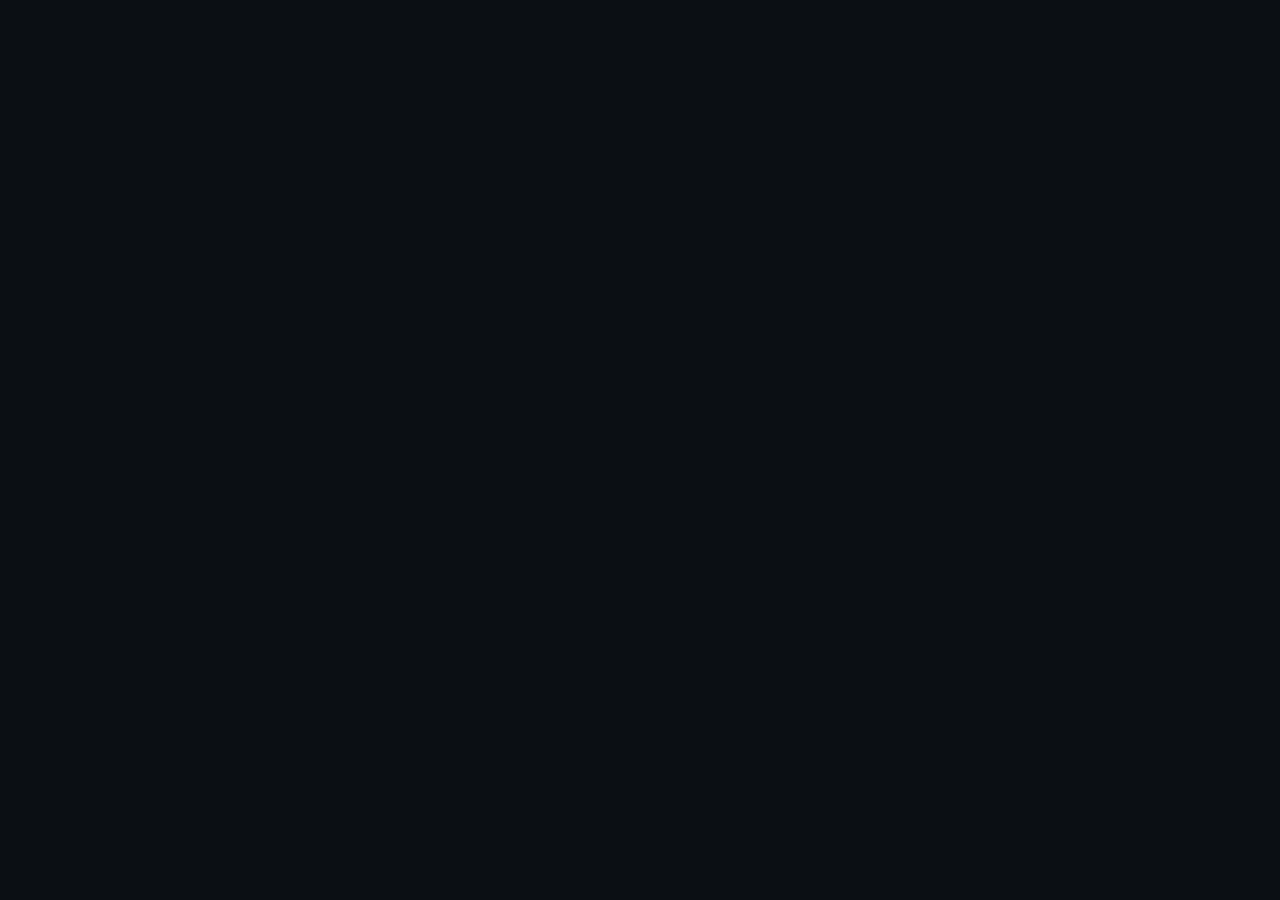
==== commit 261c83a6: "Rename CraigClaw.html to index.html" ====
--- a/index.html
+++ b/index.html
@@ -1,254 +1,32 @@
-<!DOCTYPE html>
-<html lang="en" data-theme="light">
+<!doctype html>
+<html lang="en" data-theme="ops" data-density="standard">
 <head>
-  <meta charset="UTF-8">
-  <meta name="viewport" content="width=device-width, initial-scale=1.0">
-  <title>CraigClaw — Personal AI Intelligence Platform</title>
-  <meta name="description" content="CraigClaw is a personal AI intelligence platform built on OpenClaw and hosted on a dedicated Mac mini to produce a daily brief called What Actually Matters.">
-  <link rel="stylesheet" href="./base.css">
-  <link rel="stylesheet" href="./style.css">
+<meta charset="utf-8" />
+<meta name="viewport" content="width=device-width, initial-scale=1" />
+<title>CraigClaw — Personal Intelligence</title>
+<meta name="description" content="CraigClaw turns fragmented inputs into a single page of decision-ready signal, every morning." />
+<link rel="icon" href="logo.jpg" />
+<link rel="stylesheet" href="styles.css" />
+<script>
+  // Default tweaks — host can rewrite the JSON between markers.
+  window.__TWEAKS_DEFAULTS__ = /*EDITMODE-BEGIN*/{
+    "theme": "ops",
+    "density": "standard"
+  }/*EDITMODE-END*/;
+</script>
+<script src="https://unpkg.com/react@18.3.1/umd/react.development.js" integrity="sha384-hD6/rw4ppMLGNu3tX5cjIb+uRZ7UkRJ6BPkLpg4hAu/6onKUg4lLsHAs9EBPT82L" crossorigin="anonymous"></script>
+<script src="https://unpkg.com/react-dom@18.3.1/umd/react-dom.development.js" integrity="sha384-u6aeetuaXnQ38mYT8rp6sbXaQe3NL9t+IBXmnYxwkUI2Hw4bsp2Wvmx4yRQF1uAm" crossorigin="anonymous"></script>
+<script src="https://unpkg.com/@babel/standalone@7.29.0/babel.min.js" integrity="sha384-m08KidiNqLdpJqLq95G/LEi8Qvjl/xUYll3QILypMoQ65QorJ9Lvtp2RXYGBFj1y" crossorigin="anonymous"></script>
+<script src="data.js"></script>
+<script type="text/babel" src="tweaks-panel.jsx"></script>
+<script type="text/babel" src="tweaks.jsx"></script>
+<script type="text/babel" src="app.jsx"></script>
 </head>
 <body>
-  <a class="skip-link" href="#main">Skip to content</a>
-
-  <header class="site-header" id="top">
-    <nav class="nav container" aria-label="Primary">
-      <a class="brand" href="#top">
-        <img src="./logo.jpg" alt="CraigClaw platform logo" width="44" height="44">
-        <span>CraigClaw</span>
-      </a>
-      <button class="nav-toggle" aria-expanded="false" aria-controls="nav-menu" data-menu-toggle>Menu</button>
-      <div class="nav-links" id="nav-menu">
-        <a href="#positioning">Platform</a>
-        <a href="#architecture">Architecture</a>
-        <a href="#ecosystem">Agent Ecosystem</a>
-        <a href="#capabilities">Capabilities</a>
-        <a href="#roadmap">Roadmap</a>
-        <a href="#governance">Governance</a>
-        <button class="theme-toggle" data-theme-toggle aria-label="Switch to dark mode">Theme</button>
-      </div>
-    </nav>
-
-    <section class="hero container" id="main">
-      <div class="hero-copy">
-        <p class="eyebrow">Personal AI Intelligence Platform</p>
-        <h1>CraigClaw</h1>
-        <p class="hero-subtitle">CraigClaw turns fragmented inputs into clear, decision-ready intelligence. Built on OpenClaw and hosted on a dedicated Mac mini, it runs as an always-on local-first system with cloud reasoning only where judgment is needed.</p>
-        <p class="hero-output">Daily Output: <strong>“What Actually Matters”</strong></p>
-        <div class="hero-points" role="list" aria-label="Core emphasis">
-          <span role="listitem">Selectivity</span>
-          <span role="listitem">Context</span>
-          <span role="listitem">Judgment</span>
-          <span role="listitem">Signal over noise</span>
-          <span role="listitem">Controlled automation</span>
-        </div>
-      </div>
-      <div class="hero-mark">
-        <img src="./logo.jpg" alt="CraigClaw Logo" class="hero-logo">
-      </div>
-    </section>
-  </header>
-
-  <main>
-    <section class="section" id="positioning">
-      <div class="container">
-        <h2>What CraigClaw Is</h2>
-        <p>CraigClaw is a personal intelligence platform designed to continuously ingest, filter, and synthesize information into a concise daily brief for fast executive decision support.</p>
-        <div class="card-grid four">
-          <article class="card">
-            <h3>Signal Selection</h3>
-            <p>Surfaces highest-impact signals instead of broad information dumps.</p>
-          </article>
-          <article class="card">
-            <h3>Context Layer</h3>
-            <p>Explains why each signal matters and how it relates to prior patterns.</p>
-          </article>
-          <article class="card">
-            <h3>Judgment Layer</h3>
-            <p>Applies verification, prioritization, and synthesis before delivery.</p>
-          </article>
-          <article class="card">
-            <h3>Daily Output</h3>
-            <p>Publishes “What Actually Matters” with clear actions and watch items.</p>
-          </article>
-        </div>
-      </div>
-    </section>
-
-    <section class="section section-alt" id="architecture">
-      <div class="container">
-        <h2>How It Is Built</h2>
-        <div class="card-grid three">
-          <article class="card">
-            <h3>Core Stack</h3>
-            <ul>
-              <li><strong>Framework:</strong> OpenClaw agent orchestration and command layer</li>
-              <li><strong>Host:</strong> Dedicated Mac mini for persistent local runtime</li>
-              <li><strong>Scheduling:</strong> cron + LaunchAgent</li>
-            </ul>
-          </article>
-          <article class="card">
-            <h3>Reasoning Stack</h3>
-            <ul>
-              <li><strong>Local models:</strong> Ollama / Qwen 2.5 for extraction and preprocessing</li>
-              <li><strong>Memory:</strong> local embeddings for continuity</li>
-              <li><strong>Cloud judgment:</strong> GPT-5.4 via Codex OAuth</li>
-            </ul>
-          </article>
-          <article class="card">
-            <h3>Interfaces</h3>
-            <ul>
-              <li><strong>Control:</strong> Telegram</li>
-              <li><strong>Delivery:</strong> Email</li>
-              <li><strong>Command:</strong> <code>/brief</code> for on-demand output</li>
-            </ul>
-          </article>
-        </div>
-
-        <h3 class="subhead">Architecture Flow</h3>
-        <ol class="flow">
-          <li>Inputs (Gmail first, RSS next)</li>
-          <li>Ellie ingests and filters signals</li>
-          <li>Local models produce structured extraction</li>
-          <li>Structured signal candidates are created</li>
-          <li>Fermi applies judgment, verification, and synthesis</li>
-          <li>“What Actually Matters” is generated</li>
-          <li>Brief is delivered through Telegram and email</li>
-        </ol>
-      </div>
-    </section>
-
-    <section class="section" id="ecosystem">
-      <div class="container">
-        <h2>Multi-Agent Ecosystem</h2>
-        <p>CraigClaw is a coordinated agent ecosystem with explicit role boundaries rather than a single assistant.</p>
-
-        <figure class="roster-figure">
-          <img src="./CraigClawCrew_4.26.26.png" alt="CraigClaw multi-agent roster showing active and planned agents" class="roster-image">
-        </figure>
-
-        <div class="card-grid two">
-          <article class="card">
-            <h3>Active</h3>
-            <ul>
-              <li><strong>Ellie — Signal Engine:</strong> ingestion, deterministic filtering, structured candidates</li>
-              <li><strong>Fermi — Orchestrator &amp; Judgment:</strong> prioritization, ranking, verification, synthesis</li>
-              <li><strong>Memory Layer:</strong> local embeddings for pattern continuity across days</li>
-            </ul>
-          </article>
-          <article class="card">
-            <h3>Planned / Emerging</h3>
-            <ul>
-              <li><strong>Cato:</strong> communication drafting and structured outputs</li>
-              <li><strong>Simons:</strong> domain and market intelligence</li>
-              <li><strong>Woz:</strong> execution and simplification layer</li>
-              <li><strong>Leo:</strong> coordination across agents and workflows</li>
-            </ul>
-          </article>
-        </div>
-      </div>
-    </section>
-
-    <section class="section section-alt" id="capabilities">
-      <div class="container">
-        <h2>Current Capabilities</h2>
-        <div class="card-grid three">
-          <article class="card"><p>Gmail ingestion (read-only)</p></article>
-          <article class="card"><p>Deterministic signal filtering</p></article>
-          <article class="card"><p>Local preprocessing with Qwen via Ollama</p></article>
-          <article class="card"><p>AI-driven synthesis with GPT-5.4</p></article>
-          <article class="card"><p>Daily intelligence brief generation</p></article>
-          <article class="card"><p>Telegram <code>/brief</code> command</p></article>
-          <article class="card"><p>Manual email delivery</p></article>
-          <article class="card"><p>Memory indexing with local embeddings</p></article>
-          <article class="card"><p>Always-on Mac mini runtime via LaunchAgent</p></article>
-        </div>
-
-        <h3 class="subhead">What Actually Matters Structure</h3>
-        <div class="card-grid five">
-          <article class="card"><p>Today’s Signal</p></article>
-          <article class="card"><p>Top Signals</p></article>
-          <article class="card"><p>What’s Changed</p></article>
-          <article class="card"><p>What to Watch</p></article>
-          <article class="card"><p>System Status</p></article>
-        </div>
-      </div>
-    </section>
-
-    <section class="section" id="roadmap">
-      <div class="container">
-        <h2>Roadmap</h2>
-        <div class="timeline">
-          <article class="phase current">
-            <h3>Phase 5 — Signal System (Current)</h3>
-            <ul>
-              <li>High-quality daily brief</li>
-              <li>Source-aware pipeline</li>
-              <li>Verification layer</li>
-              <li>Email delivery moving from manual to scheduled</li>
-            </ul>
-          </article>
-          <article class="phase">
-            <h3>Phase 6 — System Maturation</h3>
-            <ul>
-              <li>System health monitoring</li>
-              <li>Secure remote access</li>
-              <li>Memory consolidation</li>
-              <li>Execution layer via Woz</li>
-            </ul>
-          </article>
-          <article class="phase">
-            <h3>Phase 7 — Intelligence Expansion</h3>
-            <ul>
-              <li>Market intelligence via Simons</li>
-              <li>Communication layer via Cato</li>
-              <li>Cross-agent coordination via Leo</li>
-              <li>Internal knowledge system</li>
-            </ul>
-          </article>
-          <article class="phase">
-            <h3>Phase 8 — Extended Interface</h3>
-            <ul>
-              <li>Voice interaction</li>
-              <li>Mobile-first experience</li>
-              <li>Expanded automation</li>
-            </ul>
-          </article>
-        </div>
-      </div>
-    </section>
-
-    <section class="section section-alt" id="governance">
-      <div class="container">
-        <h2>Design and Governance Principles</h2>
-        <div class="card-grid two">
-          <article class="card">
-            <ul>
-              <li>Separation of responsibilities</li>
-              <li>Signal discipline</li>
-              <li>Transparency on data quality and sourcing</li>
-            </ul>
-          </article>
-          <article class="card">
-            <ul>
-              <li>Hybrid deterministic + AI architecture</li>
-              <li>Gradual automation with validation at each layer</li>
-              <li>Local-first infrastructure with selective cloud reasoning</li>
-            </ul>
-          </article>
-        </div>
-      </div>
-    </section>
-  </main>
-
-  <footer class="site-footer">
-    <div class="container footer-inner">
-      <p><strong>CraigClaw</strong> — Personal AI Intelligence Platform.</p>
-      <p>Operational focus: clear, decision-ready daily intelligence.</p>
-      <p>&copy; <span id="year"></span> CraigClaw</p>
-    </div>
-  </footer>
-
-  <script src="./app.js" defer></script>
+<div id="root"></div>
+<script type="text/babel" data-presets="env,react">
+  const root = ReactDOM.createRoot(document.getElementById("root"));
+  root.render(<window.CCApp />);
+</script>
 </body>
 </html>
--- a/styles.css
+++ b/styles.css
@@ -0,0 +1,770 @@
+/* CraigClaw — operations theatre aesthetic */
+
+@import url("https://fonts.googleapis.com/css2?family=Instrument+Serif:ital@0;1&family=Inter+Tight:wght@400;500;600;700&family=IBM+Plex+Mono:wght@400;500;600&display=swap");
+
+:root {
+  --bg: oklch(0.165 0.012 255);
+  --bg-2: oklch(0.205 0.014 255);
+  --bg-3: oklch(0.245 0.014 255);
+  --paper: oklch(0.96 0.005 80);
+  --ink: oklch(0.96 0.005 80);
+  --muted: oklch(0.7 0.012 255);
+  --dim: oklch(0.5 0.012 255);
+  --rule: oklch(0.32 0.012 255);
+  --signal: oklch(0.68 0.21 25);
+  --signal-soft: oklch(0.68 0.21 25 / 0.18);
+  --ok: oklch(0.78 0.16 145);
+  --warn: oklch(0.82 0.16 85);
+
+  --serif: "Instrument Serif", ui-serif, Georgia, serif;
+  --sans: "Inter Tight", ui-sans-serif, system-ui, sans-serif;
+  --mono: "IBM Plex Mono", ui-monospace, "SF Mono", Menlo, monospace;
+
+  --max: 1320px;
+  --gutter: clamp(20px, 4vw, 48px);
+  --row: 1px solid var(--rule);
+  --row-soft: 1px solid color-mix(in oklch, var(--rule), transparent 50%);
+}
+
+html[data-theme="paper"] {
+  --bg: oklch(0.97 0.005 80);
+  --bg-2: oklch(0.94 0.007 80);
+  --bg-3: oklch(0.91 0.01 80);
+  --paper: oklch(0.16 0.01 255);
+  --ink: oklch(0.16 0.01 255);
+  --muted: oklch(0.4 0.012 255);
+  --dim: oklch(0.55 0.012 255);
+  --rule: oklch(0.78 0.012 255);
+  --signal: oklch(0.55 0.22 25);
+  --signal-soft: oklch(0.55 0.22 25 / 0.12);
+}
+
+* { box-sizing: border-box; margin: 0; padding: 0; }
+html, body { background: var(--bg); color: var(--ink); }
+body {
+  font-family: var(--sans);
+  font-size: 15px;
+  line-height: 1.55;
+  font-feature-settings: "ss01", "cv11";
+  min-height: 100dvh;
+  -webkit-font-smoothing: antialiased;
+}
+
+img { display: block; max-width: 100%; }
+a { color: inherit; text-decoration: none; }
+button { font: inherit; color: inherit; background: none; border: 0; cursor: pointer; }
+ul { list-style: none; }
+
+/* Density */
+html[data-density="compact"] body { font-size: 14px; }
+html[data-density="editorial"] body { font-size: 16px; line-height: 1.65; }
+
+/* ===== Layout primitives ===== */
+.cc-page { width: 100%; max-width: var(--max); margin: 0 auto; padding-inline: var(--gutter); }
+.cc-rule { height: 1px; background: var(--rule); width: 100%; }
+
+/* ===== Top status bar ===== */
+.cc-status {
+  font-family: var(--mono);
+  font-size: 11px;
+  letter-spacing: 0.05em;
+  text-transform: uppercase;
+  color: var(--muted);
+  border-bottom: var(--row);
+  background: var(--bg);
+  position: sticky;
+  top: 0;
+  z-index: 30;
+  backdrop-filter: blur(8px);
+}
+.cc-status .cc-page {
+  display: grid;
+  grid-template-columns: auto 1fr auto auto;
+  gap: 24px;
+  align-items: center;
+  padding-block: 10px;
+}
+.cc-status .live { display: inline-flex; align-items: center; gap: 8px; color: var(--paper); }
+.cc-status .dot {
+  width: 7px; height: 7px; border-radius: 50%;
+  background: var(--signal);
+  box-shadow: 0 0 0 4px color-mix(in oklch, var(--signal), transparent 80%);
+  animation: cc-pulse 1.6s ease-in-out infinite;
+}
+@keyframes cc-pulse {
+  0%, 100% { opacity: 1; transform: scale(1); }
+  50% { opacity: .55; transform: scale(.85); }
+}
+.cc-ticker {
+  overflow: hidden;
+  white-space: nowrap;
+  mask-image: linear-gradient(90deg, transparent, #000 8%, #000 92%, transparent);
+}
+.cc-ticker-track {
+  display: inline-flex;
+  gap: 36px;
+  animation: cc-marquee 60s linear infinite;
+  padding-left: 100%;
+}
+.cc-ticker-track span { display: inline-flex; gap: 10px; align-items: center; }
+.cc-ticker-track i { font-style: normal; color: var(--signal); }
+@keyframes cc-marquee {
+  to { transform: translateX(-100%); }
+}
+
+/* ===== Masthead ===== */
+.cc-mast {
+  border-bottom: var(--row);
+  padding-block: 24px 18px;
+}
+.cc-mast .cc-page {
+  display: grid;
+  grid-template-columns: auto 1fr auto;
+  gap: 28px;
+  align-items: center;
+}
+.cc-mast .brand {
+  display: inline-flex; gap: 14px; align-items: center;
+}
+.cc-mast .brand img {
+  width: 52px; height: 52px; border-radius: 50%;
+  border: 1px solid var(--rule);
+  filter: saturate(0.9);
+}
+.cc-mast .wordmark {
+  font-family: var(--serif);
+  font-size: 38px;
+  line-height: 1;
+  letter-spacing: -0.01em;
+}
+.cc-mast .wordmark em { font-style: italic; color: var(--signal); }
+.cc-mast .strap {
+  font-family: var(--mono);
+  font-size: 11px;
+  text-transform: uppercase;
+  letter-spacing: 0.08em;
+  color: var(--muted);
+}
+.cc-mast nav {
+  display: flex; gap: 4px; flex-wrap: wrap; justify-content: flex-end;
+}
+.cc-mast nav a {
+  font-family: var(--mono);
+  font-size: 11px;
+  text-transform: uppercase;
+  letter-spacing: 0.08em;
+  color: var(--muted);
+  padding: 6px 10px;
+  border: 1px solid transparent;
+  border-radius: 3px;
+}
+.cc-mast nav a:hover { color: var(--paper); border-color: var(--rule); }
+
+/* ===== Generic eyebrow / labels ===== */
+.cc-eyebrow {
+  font-family: var(--mono);
+  font-size: 11px;
+  letter-spacing: 0.1em;
+  text-transform: uppercase;
+  color: var(--signal);
+  display: inline-flex;
+  gap: 10px;
+  align-items: center;
+}
+.cc-eyebrow::before {
+  content: "";
+  width: 22px; height: 1px; background: var(--signal);
+}
+.cc-label {
+  font-family: var(--mono);
+  font-size: 10.5px;
+  letter-spacing: 0.1em;
+  text-transform: uppercase;
+  color: var(--muted);
+}
+.cc-leader {
+  display: flex; align-items: baseline; gap: 8px; width: 100%;
+}
+.cc-leader .dots {
+  flex: 1;
+  border-bottom: 1px dotted var(--rule);
+  transform: translateY(-3px);
+}
+
+/* ===== Hero / Brief ===== */
+.cc-hero { padding-block: 36px 56px; border-bottom: var(--row); }
+.cc-hero .cc-page {
+  display: grid;
+  grid-template-columns: 1.6fr 1fr;
+  gap: 56px;
+}
+.cc-hero h1 {
+  font-family: var(--serif);
+  font-weight: 400;
+  font-size: clamp(56px, 8vw, 120px);
+  line-height: 0.92;
+  letter-spacing: -0.025em;
+  text-wrap: balance;
+}
+.cc-hero h1 em { font-style: italic; color: var(--signal); }
+.cc-hero .lede {
+  margin-top: 20px;
+  font-size: 18px;
+  color: var(--muted);
+  max-width: 52ch;
+  line-height: 1.5;
+}
+html[data-density="compact"] .cc-hero .lede { font-size: 16px; }
+
+.cc-pill-row { margin-top: 26px; display: flex; flex-wrap: wrap; gap: 6px; }
+.cc-pill {
+  font-family: var(--mono);
+  font-size: 11px;
+  letter-spacing: 0.06em;
+  text-transform: uppercase;
+  color: var(--paper);
+  padding: 6px 12px;
+  border: 1px solid var(--rule);
+  border-radius: 999px;
+  background: var(--bg-2);
+}
+.cc-pill::before {
+  content: "·"; color: var(--signal); margin-right: 8px;
+}
+
+/* ===== Brief panel (right side of hero) ===== */
+.cc-brief {
+  border: 1px solid var(--rule);
+  background: var(--bg-2);
+  padding: 22px;
+  display: grid;
+  gap: 16px;
+  align-content: start;
+  position: relative;
+  font-size: 13.5px;
+}
+.cc-brief::before {
+  content: "";
+  position: absolute; inset: -1px -1px auto -1px;
+  height: 4px;
+  background: linear-gradient(90deg, var(--signal) 0 30%, transparent 30%);
+}
+.cc-brief-head {
+  display: flex; justify-content: space-between; align-items: baseline;
+  font-family: var(--mono);
+  font-size: 11px;
+  letter-spacing: 0.08em;
+  text-transform: uppercase;
+  color: var(--muted);
+}
+.cc-brief-head b { color: var(--paper); font-weight: 500; }
+.cc-brief-title {
+  font-family: var(--serif);
+  font-size: 22px;
+  line-height: 1.15;
+  font-weight: 400;
+}
+.cc-brief-body { color: var(--muted); font-size: 13.5px; line-height: 1.55; }
+.cc-brief-meta {
+  font-family: var(--mono);
+  font-size: 10.5px;
+  letter-spacing: 0.06em;
+  text-transform: uppercase;
+  color: var(--dim);
+  display: flex; justify-content: space-between; gap: 12px;
+}
+.cc-brief-meta .delta { color: var(--signal); }
+
+.cc-brief-tabs {
+  display: flex; gap: 4px;
+  border: 1px solid var(--rule);
+  padding: 3px;
+  border-radius: 4px;
+  width: fit-content;
+}
+.cc-brief-tabs button {
+  font-family: var(--mono);
+  font-size: 10.5px;
+  letter-spacing: 0.08em;
+  text-transform: uppercase;
+  color: var(--muted);
+  padding: 5px 10px;
+  border-radius: 2px;
+}
+.cc-brief-tabs button[aria-selected="true"] {
+  background: var(--paper);
+  color: var(--bg);
+}
+
+.cc-signals { display: grid; gap: 0; }
+.cc-signal-row {
+  display: grid;
+  grid-template-columns: 96px 1fr;
+  gap: 16px;
+  padding: 12px 0;
+  border-top: var(--row-soft);
+  align-items: start;
+}
+.cc-signal-row:first-child { border-top: 0; }
+.cc-signal-tag {
+  font-family: var(--mono);
+  font-size: 10.5px;
+  letter-spacing: 0.08em;
+  text-transform: uppercase;
+  color: var(--paper);
+  display: inline-flex; align-items: center; gap: 6px;
+  padding-top: 3px;
+}
+.cc-signal-tag::before {
+  content: ""; width: 6px; height: 6px; border-radius: 1px;
+  background: var(--accent, var(--signal));
+}
+.cc-signal-text { font-size: 13.5px; line-height: 1.5; }
+.cc-signal-source {
+  display: block;
+  margin-top: 4px;
+  font-family: var(--mono);
+  font-size: 10.5px;
+  letter-spacing: 0.06em;
+  color: var(--dim);
+  text-transform: uppercase;
+}
+
+/* System health row */
+.cc-system {
+  display: grid;
+  grid-template-columns: repeat(5, 1fr);
+  gap: 8px;
+  padding-top: 12px;
+  border-top: var(--row-soft);
+}
+.cc-system .item {
+  font-family: var(--mono);
+  font-size: 10px;
+  letter-spacing: 0.08em;
+  text-transform: uppercase;
+  color: var(--muted);
+  text-align: center;
+  display: grid; gap: 4px;
+}
+.cc-system .item .v { color: var(--ok); font-weight: 500; }
+.cc-system .item .led {
+  margin: 0 auto;
+  width: 6px; height: 6px; border-radius: 50%;
+  background: var(--ok);
+  box-shadow: 0 0 0 3px color-mix(in oklch, var(--ok), transparent 80%);
+}
+
+/* ===== Section frame ===== */
+.cc-section { padding-block: 80px; border-bottom: var(--row); }
+.cc-section header { display: grid; gap: 14px; margin-bottom: 36px; max-width: 880px; }
+.cc-section h2 {
+  font-family: var(--serif);
+  font-weight: 400;
+  font-size: clamp(36px, 5vw, 60px);
+  line-height: 1;
+  letter-spacing: -0.02em;
+}
+.cc-section h2 em { font-style: italic; color: var(--signal); }
+.cc-section .blurb { color: var(--muted); font-size: 17px; max-width: 60ch; }
+
+/* ===== Architecture flow ===== */
+.cc-flow {
+  display: grid;
+  grid-template-columns: repeat(7, 1fr);
+  border: 1px solid var(--rule);
+  background: var(--bg-2);
+}
+.cc-flow .step {
+  padding: 22px 16px 18px;
+  border-right: var(--row);
+  display: grid; gap: 8px;
+  position: relative;
+  min-height: 130px;
+}
+.cc-flow .step:last-child { border-right: 0; }
+.cc-flow .step .num {
+  font-family: var(--mono);
+  font-size: 10.5px;
+  color: var(--dim);
+  letter-spacing: 0.08em;
+}
+.cc-flow .step .label {
+  font-family: var(--serif);
+  font-size: 22px;
+  line-height: 1.1;
+  font-weight: 400;
+}
+.cc-flow .step .note {
+  font-family: var(--mono);
+  font-size: 10.5px;
+  text-transform: uppercase;
+  letter-spacing: 0.08em;
+  color: var(--muted);
+}
+.cc-flow .step::after {
+  content: "→";
+  position: absolute;
+  right: -8px;
+  top: 22px;
+  font-family: var(--mono);
+  color: var(--signal);
+  background: var(--bg-2);
+  padding: 0 2px;
+}
+.cc-flow .step:last-child::after { display: none; }
+.cc-flow .step.is-active .label { color: var(--signal); }
+
+/* Stack architecture rows */
+.cc-stack {
+  margin-top: 36px;
+  display: grid;
+  grid-template-columns: repeat(3, 1fr);
+  gap: 0;
+  border: 1px solid var(--rule);
+}
+.cc-stack-cell {
+  padding: 24px;
+  border-right: var(--row);
+  display: grid; gap: 14px;
+  align-content: start;
+}
+.cc-stack-cell:last-child { border-right: 0; }
+.cc-stack-cell h4 {
+  font-family: var(--serif);
+  font-weight: 400;
+  font-size: 26px;
+  line-height: 1.1;
+}
+.cc-kv { display: grid; gap: 6px; }
+.cc-kv .row {
+  display: grid;
+  grid-template-columns: 110px 1fr;
+  gap: 10px;
+  font-size: 13.5px;
+  align-items: baseline;
+  padding-block: 6px;
+  border-top: var(--row-soft);
+}
+.cc-kv .row:first-child { border-top: 0; }
+.cc-kv .k {
+  font-family: var(--mono);
+  font-size: 10.5px;
+  letter-spacing: 0.08em;
+  text-transform: uppercase;
+  color: var(--muted);
+}
+
+/* ===== Crew / Agents ===== */
+.cc-crew {
+  display: grid;
+  grid-template-columns: 280px 1fr;
+  gap: 0;
+  border: 1px solid var(--rule);
+}
+.cc-crew-list {
+  border-right: var(--row);
+  background: var(--bg-2);
+}
+.cc-crew-list button {
+  width: 100%;
+  text-align: left;
+  display: grid;
+  grid-template-columns: 18px 1fr auto;
+  gap: 12px;
+  padding: 16px 18px;
+  align-items: center;
+  border-bottom: var(--row);
+  position: relative;
+}
+.cc-crew-list button:last-child { border-bottom: 0; }
+.cc-crew-list button .swatch {
+  width: 10px; height: 10px;
+  background: oklch(0.7 0.18 var(--h, 0));
+  border-radius: 1px;
+}
+.cc-crew-list button .name {
+  font-family: var(--serif);
+  font-size: 22px;
+  line-height: 1;
+}
+.cc-crew-list button .role {
+  display: block;
+  font-family: var(--mono);
+  font-size: 10.5px;
+  text-transform: uppercase;
+  letter-spacing: 0.08em;
+  color: var(--muted);
+  margin-top: 4px;
+}
+.cc-crew-list button .stat {
+  font-family: var(--mono);
+  font-size: 9.5px;
+  letter-spacing: 0.1em;
+  color: var(--dim);
+}
+.cc-crew-list button .stat.is-active { color: var(--ok); }
+.cc-crew-list button.is-on {
+  background: var(--bg-3);
+}
+.cc-crew-list button.is-on::before {
+  content: "";
+  position: absolute; left: 0; top: 0; bottom: 0;
+  width: 2px; background: oklch(0.7 0.18 var(--h, 0));
+}
+
+.cc-crew-detail {
+  padding: 36px;
+  display: grid;
+  gap: 22px;
+  align-content: start;
+  background: var(--bg);
+  position: relative;
+  min-height: 460px;
+}
+.cc-crew-detail .top {
+  display: flex;
+  justify-content: space-between;
+  align-items: baseline;
+  gap: 24px;
+}
+.cc-crew-detail h3 {
+  font-family: var(--serif);
+  font-weight: 400;
+  font-size: 80px;
+  line-height: 0.9;
+  letter-spacing: -0.02em;
+}
+.cc-crew-detail .role-tag {
+  font-family: var(--mono);
+  font-size: 11px;
+  letter-spacing: 0.08em;
+  text-transform: uppercase;
+  color: oklch(0.78 0.16 var(--h, 0));
+}
+.cc-crew-detail .tagline {
+  font-family: var(--serif);
+  font-style: italic;
+  font-size: 24px;
+  color: var(--muted);
+  max-width: 40ch;
+}
+.cc-crew-detail .duties {
+  display: grid;
+  gap: 0;
+  border-top: var(--row);
+  border-bottom: var(--row);
+}
+.cc-crew-detail .duties li {
+  padding: 12px 0;
+  display: grid;
+  grid-template-columns: 28px 1fr;
+  gap: 12px;
+  border-bottom: var(--row-soft);
+  font-size: 14.5px;
+}
+.cc-crew-detail .duties li:last-child { border-bottom: 0; }
+.cc-crew-detail .duties li .n {
+  font-family: var(--mono);
+  font-size: 10.5px;
+  color: var(--dim);
+  letter-spacing: 0.08em;
+}
+.cc-crew-detail .named {
+  display: grid;
+  gap: 6px;
+  padding: 18px 20px;
+  border: 1px solid var(--rule);
+  background: var(--bg-2);
+}
+.cc-crew-detail .named .k { font-family: var(--mono); font-size: 10.5px; color: var(--muted); letter-spacing: 0.08em; text-transform: uppercase; }
+.cc-crew-detail .named .v { font-family: var(--serif); font-size: 22px; }
+.cc-crew-detail .named .note { color: var(--muted); font-size: 13.5px; }
+
+/* ===== Capabilities — ledger style ===== */
+.cc-ledger {
+  display: grid;
+  grid-template-columns: 1fr 1fr;
+  gap: 0 56px;
+}
+.cc-ledger .row {
+  padding: 14px 0;
+  border-top: var(--row-soft);
+  display: grid;
+  grid-template-columns: 92px 1fr auto;
+  gap: 16px;
+  align-items: center;
+}
+.cc-ledger .row:first-child,
+.cc-ledger .row:nth-child(2) { border-top: var(--row); }
+.cc-ledger .kind {
+  font-family: var(--mono);
+  font-size: 10.5px;
+  letter-spacing: 0.1em;
+  text-transform: uppercase;
+  color: var(--signal);
+}
+.cc-ledger .text { font-size: 14.5px; }
+.cc-ledger .check {
+  font-family: var(--mono);
+  font-size: 10.5px;
+  letter-spacing: 0.08em;
+  color: var(--ok);
+}
+
+/* ===== Roadmap ===== */
+.cc-road {
+  display: grid;
+  grid-template-columns: repeat(4, 1fr);
+  border: 1px solid var(--rule);
+}
+.cc-road .col {
+  padding: 24px;
+  border-right: var(--row);
+  display: grid; gap: 14px; align-content: start;
+  min-height: 280px;
+  position: relative;
+}
+.cc-road .col:last-child { border-right: 0; }
+.cc-road .col.is-current { background: var(--bg-2); }
+.cc-road .col.is-current::before {
+  content: ""; position: absolute; inset: 0 0 auto 0; height: 2px; background: var(--signal);
+}
+.cc-road .phase-label {
+  font-family: var(--mono);
+  font-size: 10.5px;
+  letter-spacing: 0.1em;
+  color: var(--muted);
+  display: flex; justify-content: space-between;
+}
+.cc-road .phase-label .stat {
+  color: var(--paper);
+}
+.cc-road .col.is-current .phase-label .stat { color: var(--signal); }
+.cc-road .title {
+  font-family: var(--serif);
+  font-weight: 400;
+  font-size: 28px;
+  line-height: 1.05;
+}
+.cc-road ul li {
+  padding: 8px 0;
+  border-top: var(--row-soft);
+  font-size: 13.5px;
+  display: grid;
+  grid-template-columns: 18px 1fr;
+  gap: 8px;
+}
+.cc-road ul li::before {
+  content: "·";
+  font-family: var(--mono);
+  color: var(--signal);
+}
+
+/* ===== Principles ===== */
+.cc-principles {
+  display: grid;
+  grid-template-columns: repeat(3, 1fr);
+  gap: 0;
+  border: 1px solid var(--rule);
+}
+.cc-principle {
+  padding: 28px 24px;
+  border-right: var(--row);
+  border-bottom: var(--row);
+  display: grid; gap: 10px; align-content: start;
+  min-height: 200px;
+}
+.cc-principle:nth-child(3n) { border-right: 0; }
+.cc-principle:nth-last-child(-n+3) { border-bottom: 0; }
+.cc-principle .num {
+  font-family: var(--mono);
+  font-size: 10.5px;
+  letter-spacing: 0.1em;
+  color: var(--signal);
+}
+.cc-principle h4 {
+  font-family: var(--serif);
+  font-weight: 400;
+  font-size: 32px;
+  line-height: 1;
+}
+.cc-principle p { color: var(--muted); font-size: 14px; }
+
+/* ===== Footer ===== */
+.cc-footer {
+  padding-block: 60px 80px;
+  display: grid; gap: 48px;
+}
+.cc-footer .colophon {
+  font-family: var(--serif);
+  font-size: clamp(38px, 6vw, 80px);
+  line-height: 0.95;
+  letter-spacing: -0.02em;
+  font-style: italic;
+  max-width: 22ch;
+}
+.cc-footer .colophon b { font-style: normal; color: var(--signal); font-weight: 400; }
+.cc-footer .meta {
+  display: grid;
+  grid-template-columns: 1fr 1fr 1fr;
+  gap: 32px;
+  border-top: var(--row);
+  padding-top: 24px;
+  font-family: var(--mono);
+  font-size: 11px;
+  letter-spacing: 0.06em;
+  text-transform: uppercase;
+  color: var(--muted);
+}
+.cc-footer .meta b { color: var(--paper); display: block; margin-bottom: 6px; font-weight: 500; }
+
+/* ===== Roster image fold (with overlay) ===== */
+.cc-fold {
+  position: relative;
+  border: 1px solid var(--rule);
+  overflow: hidden;
+  background: var(--bg-2);
+  margin-top: 36px;
+  aspect-ratio: 1000 / 667;
+}
+.cc-fold img {
+  width: 100%; height: 100%; object-fit: cover; object-position: center;
+  filter: grayscale(0.05);
+}
+
+/* ===== Hover affordances on rows ===== */
+.cc-signal-row:hover { background: color-mix(in oklch, var(--bg-3), transparent 60%); }
+
+/* ===== Responsive ===== */
+@media (max-width: 1100px) {
+  .cc-flow { grid-template-columns: repeat(4, 1fr); }
+  .cc-flow .step:nth-child(4)::after,
+  .cc-flow .step:nth-child(7)::after { display: none; }
+  .cc-stack { grid-template-columns: 1fr; }
+  .cc-stack-cell { border-right: 0; border-bottom: var(--row); }
+  .cc-stack-cell:last-child { border-bottom: 0; }
+  .cc-road { grid-template-columns: 1fr 1fr; }
+  .cc-principles { grid-template-columns: 1fr 1fr; }
+  .cc-principle:nth-child(3n) { border-right: var(--row); }
+  .cc-principle:nth-child(2n) { border-right: 0; }
+  .cc-ledger { grid-template-columns: 1fr; gap: 0; }
+}
+@media (max-width: 800px) {
+  .cc-hero .cc-page { grid-template-columns: 1fr; gap: 36px; }
+  .cc-mast .cc-page { grid-template-columns: 1fr; gap: 16px; }
+  .cc-mast nav { justify-content: flex-start; }
+  .cc-flow { grid-template-columns: 1fr 1fr; }
+  .cc-flow .step::after { display: none; }
+  .cc-crew { grid-template-columns: 1fr; }
+  .cc-crew-list { border-right: 0; border-bottom: var(--row); display: flex; overflow-x: auto; }
+  .cc-crew-list button { border-bottom: 0; border-right: var(--row); min-width: 220px; }
+  .cc-crew-detail { padding: 24px; min-height: 0; }
+  .cc-crew-detail h3 { font-size: 56px; }
+  .cc-road { grid-template-columns: 1fr; }
+  .cc-principles { grid-template-columns: 1fr; }
+  .cc-principle { border-right: 0 !important; }
+  .cc-footer .meta { grid-template-columns: 1fr; }
+  .cc-status .cc-page { grid-template-columns: auto 1fr; }
+  .cc-status .cc-runtime, .cc-status .cc-issue { display: none; }
+}
